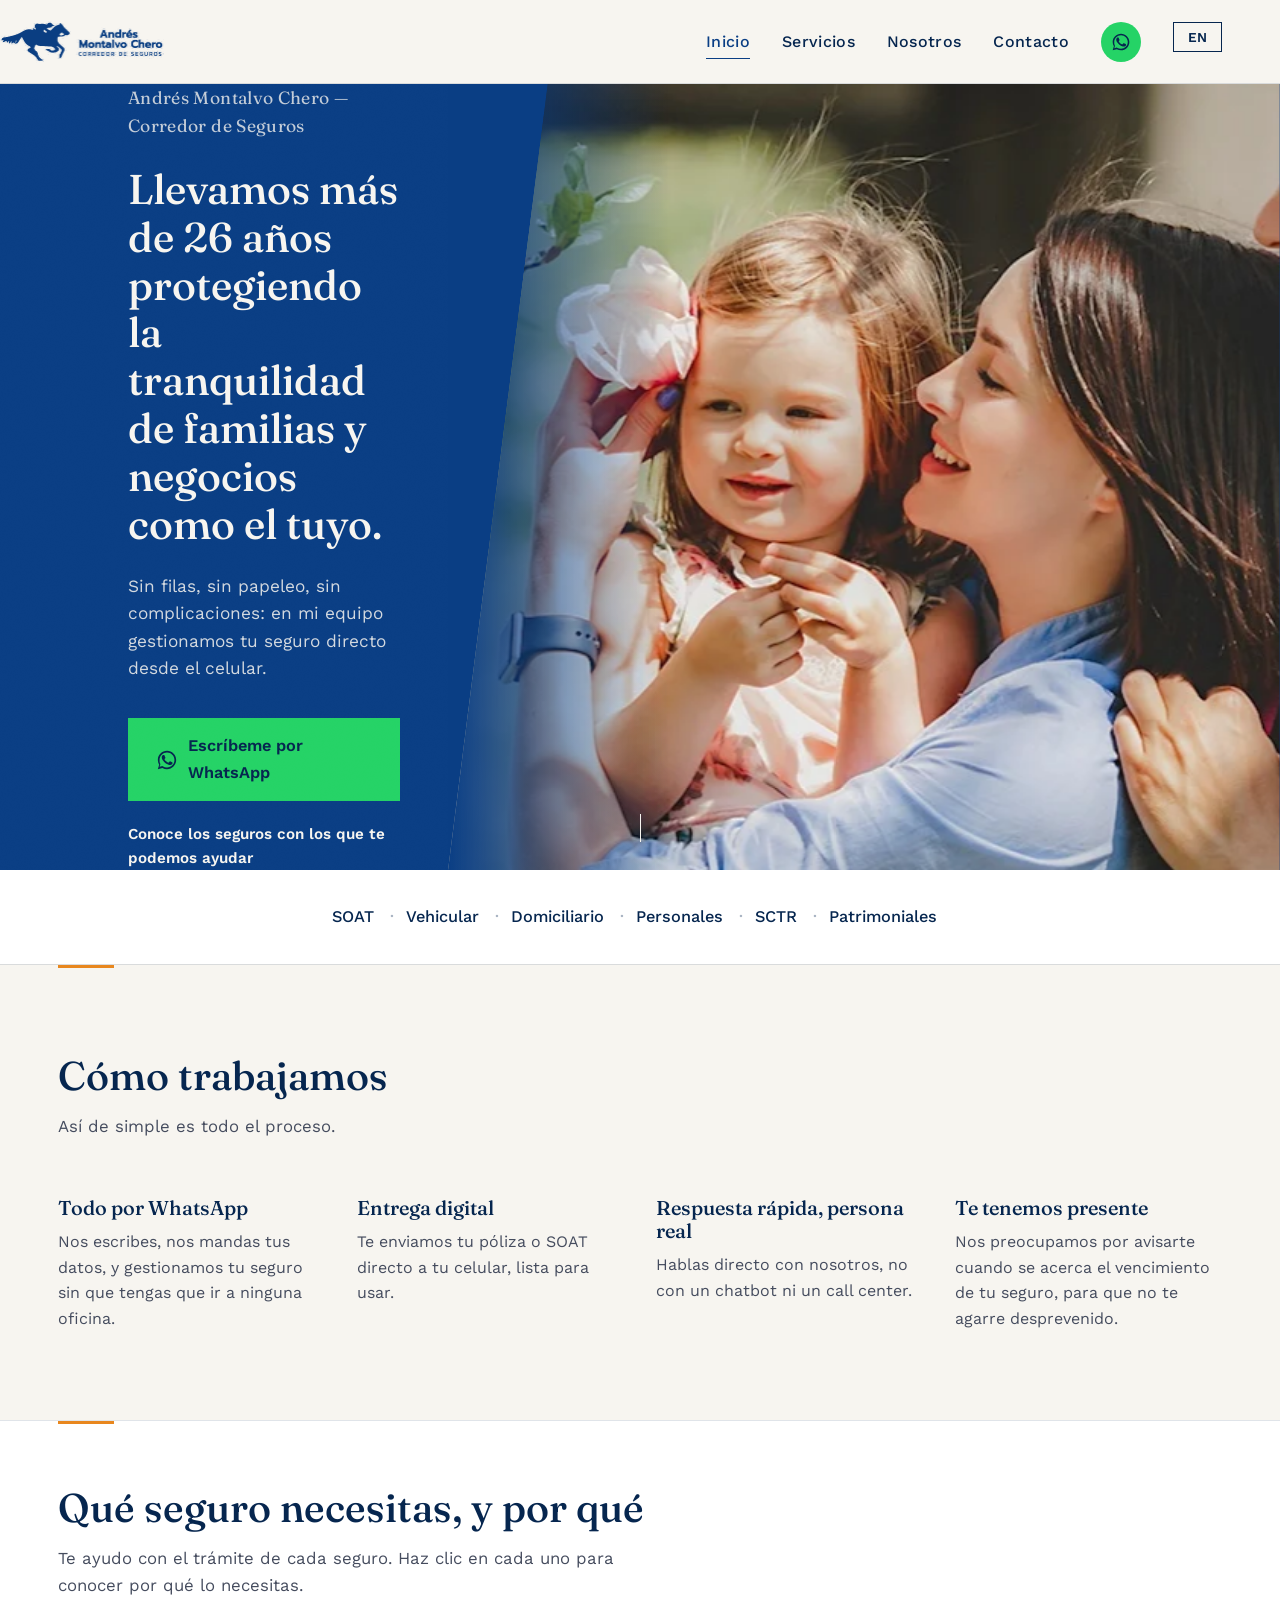
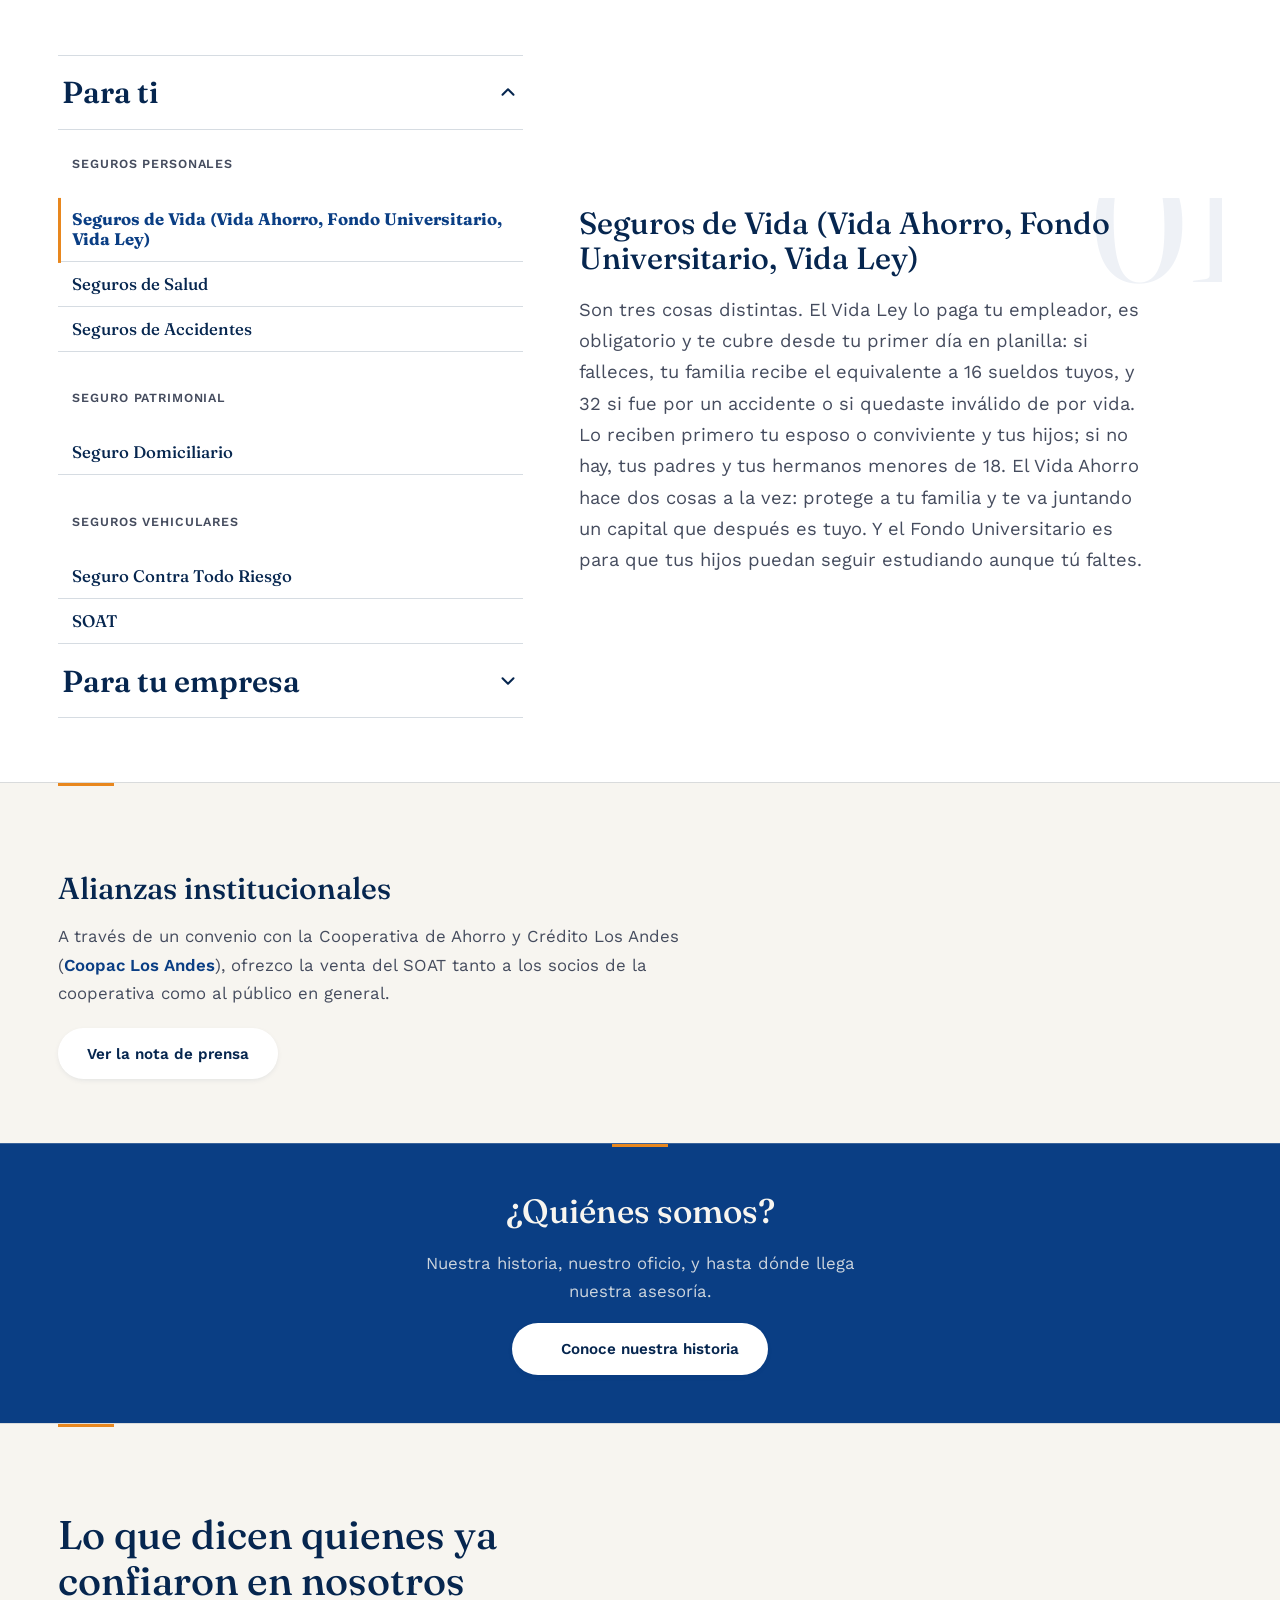
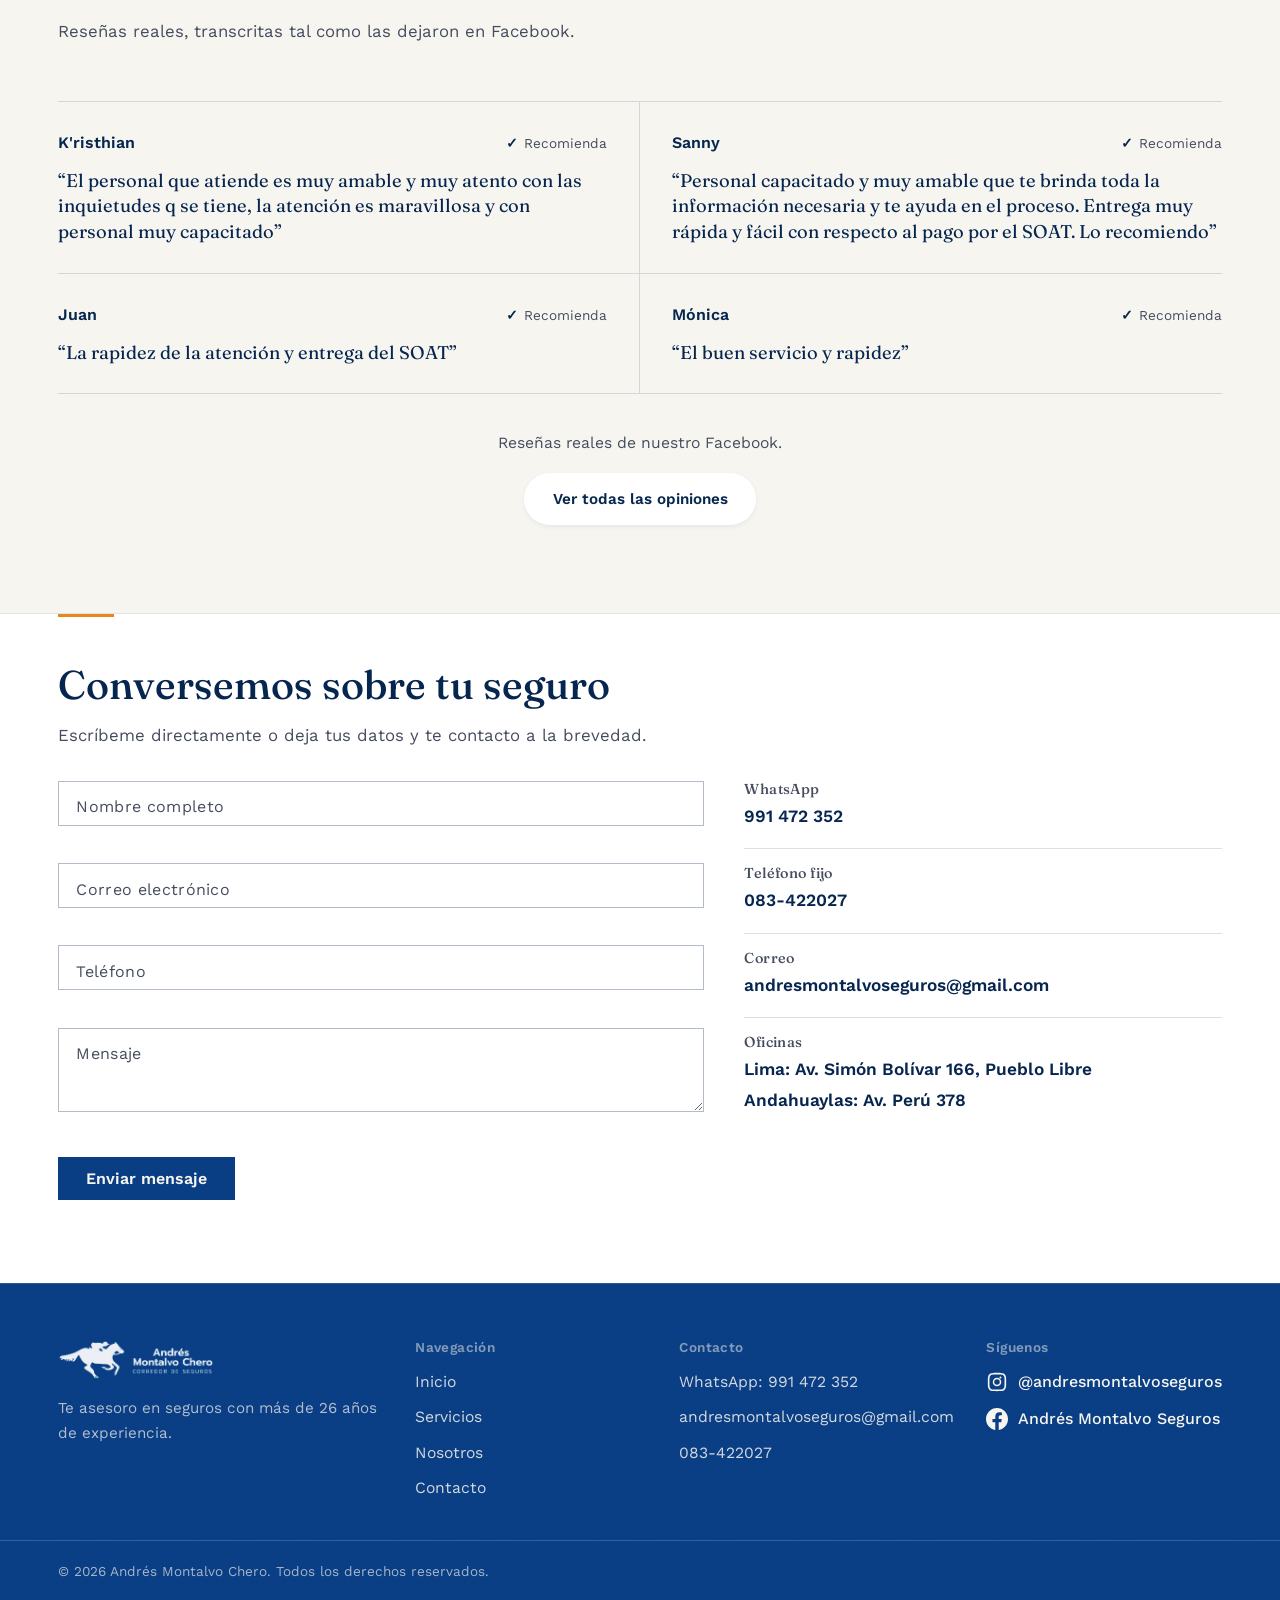
==== index.html @ 6efe5f75 "Ajusta copy de seguros, voz del hero y enlaces sociales Cambios de esta tanda: - Hero en plural: "Ll" ====
<!DOCTYPE html>
<html lang="es">
<head>
<meta charset="UTF-8">
<meta name="viewport" content="width=device-width, initial-scale=1.0">
<title>Andrés Montalvo Chero | Corredor de Seguros en Lima y Andahuaylas</title>
<meta name="description" content="Asesoría independiente en seguros con más de 26 años de experiencia: SOAT, seguro vehicular, seguros personales, patrimoniales y de ingeniería. Atención en Andahuaylas, Lima, Arequipa, Piura, Huancayo y Chiclayo.">
<meta name="theme-color" content="#0A3E84">

<meta property="og:type" content="website">
<meta property="og:title" content="Andrés Montalvo Chero | Corredor de Seguros">
<meta property="og:description" content="Asesoría cercana y personalizada en seguros: SOAT, seguro vehicular, seguros personales, patrimoniales y de ingeniería.">
<meta property="og:image" content="https://montalvoseguros.com.pe/assets/img/og-image.jpg">
<meta property="og:image:width" content="1200">
<meta property="og:image:height" content="630">
<meta property="og:url" content="https://montalvoseguros.com.pe/">
<meta property="og:locale" content="es_PE">

<link rel="icon" type="image/png" href="assets/img/icono-caballo-azul.png">
<link rel="apple-touch-icon" href="assets/img/icono-caballo-azul.png">

<link rel="preconnect" href="https://fonts.googleapis.com">
<link rel="preconnect" href="https://fonts.gstatic.com" crossorigin>
<link href="https://fonts.googleapis.com/css2?family=Fraunces:opsz,wght@9..144,400;9..144,500;9..144,600&family=Work+Sans:wght@400;500;600&display=swap" rel="stylesheet">

<link rel="stylesheet" href="assets/css/styles.css">
</head>
<body data-title-es="Andrés Montalvo Chero | Corredor de Seguros en Lima y Andahuaylas" data-title-en="Andrés Montalvo Chero | Insurance Broker in Lima &amp; Andahuaylas">

<a class="skip-link" href="#contenido" data-es="Saltar al contenido" data-en="Skip to content">Saltar al contenido</a>

<header class="site-header">
  <a href="#inicio" class="brand" aria-label="Andrés Montalvo Chero, corredor de seguros - ir al inicio">
    <img src="assets/img/logo-azul.png" alt="Andrés Montalvo Chero, corredor de seguros" class="brand-logo">
  </a>

  <div class="header-inner">
    <button class="nav-toggle" id="nav-toggle" aria-expanded="false" aria-controls="nav-menu" aria-label="Abrir menú de navegación">
      <span></span><span></span><span></span>
    </button>

    <nav class="nav-menu" id="nav-menu">
      <a href="#inicio" class="nav-link" data-section="inicio" data-es="Inicio" data-en="Home">Inicio</a>
      <a href="#servicios" class="nav-link" data-section="servicios" data-es="Servicios" data-en="Services">Servicios</a>
      <a href="sobre-nosotros.html" class="nav-link" data-section="nosotros" data-es="Nosotros" data-en="About">Nosotros</a>
      <a href="#contacto" class="nav-link" data-section="contacto" data-es="Contacto" data-en="Contact">Contacto</a>
      <a href="https://wa.me/51991472352" target="_blank" rel="noopener noreferrer" class="nav-cta" data-aria-es="Escríbeme por WhatsApp" data-aria-en="Message me on WhatsApp" aria-label="Escríbeme por WhatsApp">
        <span class="nav-cta-icon"><svg viewBox="0 0 24 24" aria-hidden="true"><path fill="currentColor" d="M17.47 14.38c-.29-.15-1.71-.84-1.97-.94-.27-.1-.46-.15-.66.15-.19.29-.75.94-.92 1.13-.17.19-.34.22-.63.07-.29-.15-1.22-.45-2.32-1.43-.86-.77-1.44-1.71-1.61-2-.17-.29-.02-.45.13-.6.13-.13.29-.34.44-.51.15-.17.19-.29.29-.48.1-.19.05-.36-.02-.51-.07-.15-.66-1.59-.9-2.18-.24-.57-.48-.49-.66-.5h-.56c-.19 0-.51.07-.78.36-.27.29-1.02 1-1.02 2.43 0 1.43 1.04 2.82 1.19 3.01.15.19 2.05 3.13 4.97 4.39.69.3 1.23.48 1.65.61.69.22 1.32.19 1.82.11.55-.08 1.71-.7 1.95-1.37.24-.68.24-1.26.17-1.38-.07-.12-.26-.19-.55-.34z"/><path fill="currentColor" d="M12.02 2C6.5 2 2.02 6.48 2.02 12c0 1.87.5 3.62 1.44 5.13L2 22l4.98-1.4A9.96 9.96 0 0 0 12.02 22C17.53 22 22 17.52 22 12S17.53 2 12.02 2zm0 18.11c-1.68 0-3.29-.46-4.69-1.32l-.34-.2-3 .84.8-2.94-.22-.35A8.1 8.1 0 0 1 3.9 12c0-4.48 3.65-8.12 8.12-8.12S20.14 7.52 20.14 12s-3.65 8.11-8.12 8.11z"/></svg></span>
        <span class="nav-cta-label" data-es="¡Hablemos!" data-en="Let's talk!">¡Hablemos!</span>
      </a>
      <button type="button" class="lang-toggle" id="lang-toggle" aria-label="Cambiar idioma / Switch language">EN</button>
    </nav>
  </div>
</header>

<main id="contenido">

  <section class="hero" id="inicio">
    <div class="hero-copy">
      <p class="hero-byline">
        <span data-es="Andrés Montalvo Chero — Corredor de Seguros" data-en="Andrés Montalvo Chero — Insurance Broker">Andrés Montalvo Chero — Corredor de Seguros</span>
      </p>
      <h1 class="hero-title" id="hero-title" data-es="Llevamos más de 26 años protegiendo la tranquilidad de familias y negocios como el tuyo." data-en="For more than 26 years, we've been protecting the peace of mind of families and businesses like yours.">Llevamos más de 26 años protegiendo la tranquilidad de familias y negocios como el tuyo.</h1>
      <p class="hero-subtitle" data-es="Sin filas, sin papeleo, sin complicaciones: en mi equipo gestionamos tu seguro directo desde el celular." data-en="No lines, no paperwork, no hassle — my team and I handle your insurance right from your phone.">Sin filas, sin papeleo, sin complicaciones: en mi equipo gestionamos tu seguro directo desde el celular.</p>
      <div class="hero-actions">
        <a href="https://wa.me/51991472352?text=Hola%20Andrés%2C%20quisiera%20información%20sobre%20un%20seguro" target="_blank" rel="noopener noreferrer" class="btn-whatsapp">
          <svg viewBox="0 0 24 24" class="icon-whatsapp" aria-hidden="true"><path fill="currentColor" d="M17.47 14.38c-.29-.15-1.71-.84-1.97-.94-.27-.1-.46-.15-.66.15-.19.29-.75.94-.92 1.13-.17.19-.34.22-.63.07-.29-.15-1.22-.45-2.32-1.43-.86-.77-1.44-1.71-1.61-2-.17-.29-.02-.45.13-.6.13-.13.29-.34.44-.51.15-.17.19-.29.29-.48.1-.19.05-.36-.02-.51-.07-.15-.66-1.59-.9-2.18-.24-.57-.48-.49-.66-.5h-.56c-.19 0-.51.07-.78.36-.27.29-1.02 1-1.02 2.43 0 1.43 1.04 2.82 1.19 3.01.15.19 2.05 3.13 4.97 4.39.69.3 1.23.48 1.65.61.69.22 1.32.19 1.82.11.55-.08 1.71-.7 1.95-1.37.24-.68.24-1.26.17-1.38-.07-.12-.26-.19-.55-.34z"/><path fill="currentColor" d="M12.02 2C6.5 2 2.02 6.48 2.02 12c0 1.87.5 3.62 1.44 5.13L2 22l4.98-1.4A9.96 9.96 0 0 0 12.02 22C17.53 22 22 17.52 22 12S17.53 2 12.02 2zm0 18.11c-1.68 0-3.29-.46-4.69-1.32l-.34-.2-3 .84.8-2.94-.22-.35A8.1 8.1 0 0 1 3.9 12c0-4.48 3.65-8.12 8.12-8.12S20.14 7.52 20.14 12s-3.65 8.11-8.12 8.11z"/></svg>
          <span data-es="Escríbeme por WhatsApp" data-en="Message me on WhatsApp">Escríbeme por WhatsApp</span>
        </a>
        <a href="#servicios" class="text-link hero-link" data-es="Conoce los seguros con los que te podemos ayudar" data-en="See the coverage we can help you with">Conoce los seguros con los que te podemos ayudar</a>
      </div>
    </div>
    <div class="hero-photo">
      <div class="hero-photo-inner">
        <img src="assets/img/hero-familia.webp" alt="Familia sonriendo al aire libre, protegida y tranquila" width="1280" height="854">
      </div>
    </div>
    <a href="#cobertura-resumen" class="hero-scroll-cue" data-aria-es="Bajar a la siguiente sección" data-aria-en="Scroll to next section" aria-label="Bajar a la siguiente sección">
      <span class="hero-scroll-cue-line" aria-hidden="true"></span>
    </a>
  </section>

  <section class="cobertura-resumen" id="cobertura-resumen">
    <div class="section-inner">
      <ul class="cobertura-resumen-list">
        <li data-es="SOAT" data-en="SOAT">SOAT</li>
        <li data-es="Vehicular" data-en="Vehicle">Vehicular</li>
        <li data-es="Domiciliario" data-en="Home">Domiciliario</li>
        <li data-es="Personales" data-en="Personal">Personales</li>
        <li data-es="SCTR" data-en="SCTR">SCTR</li>
        <li data-es="Patrimoniales" data-en="Property">Patrimoniales</li>
      </ul>
    </div>
  </section>

  <section class="como-trabajamos section-mark">
    <div class="section-inner">
      <div class="section-head">
        <h2 data-es="Cómo trabajamos" data-en="How we work">Cómo trabajamos</h2>
        <p data-es="Así de simple es todo el proceso." data-en="This is how simple the whole process is.">Así de simple es todo el proceso.</p>
      </div>

      <div class="como-trabajamos-grid">
        <div class="como-trabajamos-item">
          <h3 data-es="Todo por WhatsApp" data-en="Everything by WhatsApp">Todo por WhatsApp</h3>
          <p data-es="Nos escribes, nos mandas tus datos, y gestionamos tu seguro sin que tengas que ir a ninguna oficina." data-en="You message us, send us your details, and we handle your policy without you having to visit any office.">Nos escribes, nos mandas tus datos, y gestionamos tu seguro sin que tengas que ir a ninguna oficina.</p>
        </div>
        <div class="como-trabajamos-item">
          <h3 data-es="Entrega digital" data-en="Digital delivery">Entrega digital</h3>
          <p data-es="Te enviamos tu póliza o SOAT directo a tu celular, lista para usar." data-en="We send your policy or SOAT straight to your phone, ready to use.">Te enviamos tu póliza o SOAT directo a tu celular, lista para usar.</p>
        </div>
        <div class="como-trabajamos-item">
          <h3 data-es="Respuesta rápida, persona real" data-en="Real person, fast reply">Respuesta rápida, persona real</h3>
          <p data-es="Hablas directo con nosotros, no con un chatbot ni un call center." data-en="You talk directly with us, not a chatbot or a call center.">Hablas directo con nosotros, no con un chatbot ni un call center.</p>
        </div>
        <div class="como-trabajamos-item">
          <h3 data-es="Te tenemos presente" data-en="We keep you in mind">Te tenemos presente</h3>
          <p data-es="Nos preocupamos por avisarte cuando se acerca el vencimiento de tu seguro, para que no te agarre desprevenido." data-en="We make it a point to let you know as your policy's renewal date gets close, so it doesn't catch you off guard.">Nos preocupamos por avisarte cuando se acerca el vencimiento de tu seguro, para que no te agarre desprevenido.</p>
        </div>
      </div>
    </div>
  </section>

  <section class="servicios section-mark" id="servicios">
    <div class="section-inner">
      <div class="section-head">
        <h2 data-es="Qué seguro necesitas, y por qué" data-en="Which insurance you need, and why">Qué seguro necesitas, y por qué</h2>
        <p data-es="Te ayudo con el trámite de cada seguro. Haz clic en cada uno para conocer por qué lo necesitas." data-en="I'll help you through the paperwork for each policy. Click on each one to learn why you need it.">Te ayudo con el trámite de cada seguro. Haz clic en cada uno para conocer por qué lo necesitas.</p>
      </div>

      <div class="servicios-index" id="servicios-index">
        <div class="servicios-list-wrap">
          <span class="servicios-accent-bar" id="servicios-accent-bar" aria-hidden="true"></span>

          <div class="servicio-group is-open" data-group="personas">
            <button type="button" class="servicio-group-header" aria-expanded="true" aria-controls="servicio-group-panel-personas" id="servicio-group-trigger-personas">
              <span class="servicio-group-title" data-es="Para ti" data-en="For you">Para ti</span>
              <svg class="servicio-group-chevron" viewBox="0 0 16 16" aria-hidden="true"><path d="M4 6l4 4 4-4" fill="none" stroke="currentColor" stroke-width="1.5" stroke-linecap="round" stroke-linejoin="round"/></svg>
            </button>
            <div class="servicio-group-panel" id="servicio-group-panel-personas" role="region" aria-labelledby="servicio-group-trigger-personas">
              <div class="servicio-group-panel-inner">
                <h4 class="servicio-subheading" data-es="Seguros personales" data-en="Personal insurance">Seguros personales</h4>
                <ul class="servicio-group-list">
                  <li class="servicio-item" data-index="0">
                    <button type="button" class="servicio-trigger" aria-expanded="false" aria-controls="servicio-mobile-0" id="servicio-trigger-0">
                      <span class="servicio-name" data-es="Seguros de Vida (Vida Ahorro, Fondo Universitario, Vida Ley)" data-en="Life Insurance (Vida Ahorro, Fondo Universitario, Vida Ley)">Seguros de Vida (Vida Ahorro, Fondo Universitario, Vida Ley)</span>
                    </button>
                    <div class="servicio-panel-mobile" id="servicio-mobile-0" role="region" aria-labelledby="servicio-trigger-0" aria-hidden="true">
                      <div class="servicio-panel-mobile-inner">
                        <p data-es="Son tres cosas distintas. El Vida Ley lo paga tu empleador, es obligatorio y te cubre desde tu primer día en planilla: si falleces, tu familia recibe el equivalente a 16 sueldos tuyos, y 32 si fue por un accidente o si quedaste inválido de por vida. Lo reciben primero tu esposo o conviviente y tus hijos; si no hay, tus padres y tus hermanos menores de 18. El Vida Ahorro hace dos cosas a la vez: protege a tu familia y te va juntando un capital que después es tuyo. Y el Fondo Universitario es para que tus hijos puedan seguir estudiando aunque tú faltes." data-en="These are three different things. Vida Ley is paid by your employer, it is mandatory, and it covers you from your first day on the payroll: if you die, your family receives the equivalent of 16 of your salaries, or 32 if it was an accident or you were left permanently disabled. Your spouse or partner and your children get it first; if there are none, your parents and your siblings under 18. Vida Ahorro does two things at once: it protects your family and builds up savings that later belong to you. And Fondo Universitario is so your children can keep studying even if you are gone.">Son tres cosas distintas. El Vida Ley lo paga tu empleador, es obligatorio y te cubre desde tu primer día en planilla: si falleces, tu familia recibe el equivalente a 16 sueldos tuyos, y 32 si fue por un accidente o si quedaste inválido de por vida. Lo reciben primero tu esposo o conviviente y tus hijos; si no hay, tus padres y tus hermanos menores de 18. El Vida Ahorro hace dos cosas a la vez: protege a tu familia y te va juntando un capital que después es tuyo. Y el Fondo Universitario es para que tus hijos puedan seguir estudiando aunque tú faltes.</p>
                      </div>
                    </div>
                  </li>

                  <li class="servicio-item" data-index="1">
                    <button type="button" class="servicio-trigger" aria-expanded="false" aria-controls="servicio-mobile-1" id="servicio-trigger-1">
                      <span class="servicio-name" data-es="Seguros de Salud" data-en="Health Insurance">Seguros de Salud</span>
                    </button>
                    <div class="servicio-panel-mobile" id="servicio-mobile-1" role="region" aria-labelledby="servicio-trigger-1" aria-hidden="true">
                      <div class="servicio-panel-mobile-inner">
                        <p data-es="Es para atenderte en clínica privada sin que la cuenta te asuste. Cubre tus consultas con el doctor, los medicamentos, y si hay que operarte o quedarte internado, también. La idea es que cuando te enfermes pienses en curarte y no en cuánto va a costar. Te ayudo a ver qué plan te conviene según lo que de verdad vas a usar." data-en="This one is so you can get treated at a private clinic without the bill scaring you. It covers your doctor visits, your medication, and if you need surgery or a hospital stay, that too. The idea is that when you get sick you think about getting better, not about what it will cost. I will help you work out which plan makes sense for what you will actually use.">Es para atenderte en clínica privada sin que la cuenta te asuste. Cubre tus consultas con el doctor, los medicamentos, y si hay que operarte o quedarte internado, también. La idea es que cuando te enfermes pienses en curarte y no en cuánto va a costar. Te ayudo a ver qué plan te conviene según lo que de verdad vas a usar.</p>
                      </div>
                    </div>
                  </li>

                  <li class="servicio-item" data-index="2">
                    <button type="button" class="servicio-trigger" aria-expanded="false" aria-controls="servicio-mobile-2" id="servicio-trigger-2">
                      <span class="servicio-name" data-es="Seguros de Accidentes" data-en="Accident Insurance">Seguros de Accidentes</span>
                    </button>
                    <div class="servicio-panel-mobile" id="servicio-mobile-2" role="region" aria-labelledby="servicio-trigger-2" aria-hidden="true">
                      <div class="servicio-panel-mobile-inner">
                        <p data-es="Un accidente no avisa. Si tienes uno, este seguro paga los gastos médicos y te entrega un dinero si quedas inválido, sea para siempre o solo en parte. Si el accidente es fatal, ese dinero va a tu familia. Vale las 24 horas, todos los días: en el trabajo, en la calle o en tu propia casa." data-en="An accident gives you no warning. If you have one, this insurance pays the medical costs and hands you money if you are left disabled, whether permanently or only partly. If the accident is fatal, that money goes to your family. It applies 24 hours a day, every day: at work, on the street, or in your own home.">Un accidente no avisa. Si tienes uno, este seguro paga los gastos médicos y te entrega un dinero si quedas inválido, sea para siempre o solo en parte. Si el accidente es fatal, ese dinero va a tu familia. Vale las 24 horas, todos los días: en el trabajo, en la calle o en tu propia casa.</p>
                      </div>
                    </div>
                  </li>
                </ul>

                <h4 class="servicio-subheading" data-es="Seguro patrimonial" data-en="Property insurance">Seguro patrimonial</h4>
                <ul class="servicio-group-list">
                  <li class="servicio-item" data-index="3">
                    <button type="button" class="servicio-trigger" aria-expanded="false" aria-controls="servicio-mobile-3" id="servicio-trigger-3">
                      <span class="servicio-name" data-es="Seguro Domiciliario" data-en="Home Insurance">Seguro Domiciliario</span>
                    </button>
                    <div class="servicio-panel-mobile" id="servicio-mobile-3" role="region" aria-labelledby="servicio-trigger-3" aria-hidden="true">
                      <div class="servicio-panel-mobile-inner">
                        <p data-es="Tu casa es probablemente lo que más te ha costado en la vida. Este seguro la cubre si se incendia, si tiembla, si se inunda, si se rompe una tubería o si entran a robarte a la fuerza. También cubre el daño que le hagas a otro sin querer: si una fuga tuya termina malogrando el departamento del vecino, eso lo paga el seguro y no tu bolsillo." data-en="Your home is probably the most expensive thing you will ever own. This insurance covers it if there is a fire, an earthquake, a flood, a burst pipe, or if someone breaks in. It also covers damage you cause someone else by accident: if a leak at your place ends up ruining your neighbor's flat, the insurance pays for that, not you.">Tu casa es probablemente lo que más te ha costado en la vida. Este seguro la cubre si se incendia, si tiembla, si se inunda, si se rompe una tubería o si entran a robarte a la fuerza. También cubre el daño que le hagas a otro sin querer: si una fuga tuya termina malogrando el departamento del vecino, eso lo paga el seguro y no tu bolsillo.</p>
                      </div>
                    </div>
                  </li>
                </ul>

                <h4 class="servicio-subheading" data-es="Seguros vehiculares" data-en="Vehicle insurance">Seguros vehiculares</h4>
                <ul class="servicio-group-list">
                  <li class="servicio-item" data-index="4">
                    <button type="button" class="servicio-trigger" aria-expanded="false" aria-controls="servicio-mobile-4" id="servicio-trigger-4">
                      <span class="servicio-name" data-es="Seguro Contra Todo Riesgo" data-en="Comprehensive Vehicle Insurance">Seguro Contra Todo Riesgo</span>
                    </button>
                    <div class="servicio-panel-mobile" id="servicio-mobile-4" role="region" aria-labelledby="servicio-trigger-4" aria-hidden="true">
                      <div class="servicio-panel-mobile-inner">
                        <p data-es="Este es el que cubre tu carro. Si chocas, si te lo roban entero, si te roban una pieza, si te rompen una luna, si te lo rayan o si el clima lo malogra, entra. También cubre el daño que le hagas a otro carro o a una persona, y te manda grúa y auxilio mecánico si quedas varado. Ojo con esto: es distinto del SOAT, y lo ideal es tener los dos." data-en="This is the one that covers your car. If you crash, if it gets stolen whole, if someone takes a part off it, if a window gets smashed, if it gets keyed, or if the weather wrecks it, it is covered. It also covers damage you do to another car or to a person, and it sends a tow truck and roadside help if you break down. Careful with this one: it is not the same as SOAT, and ideally you have both.">Este es el que cubre tu carro. Si chocas, si te lo roban entero, si te roban una pieza, si te rompen una luna, si te lo rayan o si el clima lo malogra, entra. También cubre el daño que le hagas a otro carro o a una persona, y te manda grúa y auxilio mecánico si quedas varado. Ojo con esto: es distinto del SOAT, y lo ideal es tener los dos.</p>
                      </div>
                    </div>
                  </li>

                  <li class="servicio-item" data-index="5">
                    <button type="button" class="servicio-trigger" aria-expanded="false" aria-controls="servicio-mobile-5" id="servicio-trigger-5">
                      <span class="servicio-name">SOAT</span>
                    </button>
                    <div class="servicio-panel-mobile" id="servicio-mobile-5" role="region" aria-labelledby="servicio-trigger-5" aria-hidden="true">
                      <div class="servicio-panel-mobile-inner">
                        <p data-es="El SOAT es obligatorio: si manejas sin él, estás en falta. Sirve para una sola cosa, pero importante: si hay un accidente, paga la atención médica de los heridos. De todos, no solo tuya: los que iban contigo y también el peatón que se cruzó. Lo que no paga es tu carro abollado, y por eso no reemplaza al seguro vehicular. Te lo tramito y te llega al celular." data-en="SOAT is mandatory: drive without it and you are breaking the law. It does one thing, but an important one: if there is an accident, it pays for the medical care of anyone hurt. Everyone, not just you: whoever was riding with you and the pedestrian who stepped out too. What it does not pay for is your dented car, which is why it does not replace car insurance. I handle the paperwork and it reaches your phone.">El SOAT es obligatorio: si manejas sin él, estás en falta. Sirve para una sola cosa, pero importante: si hay un accidente, paga la atención médica de los heridos. De todos, no solo tuya: los que iban contigo y también el peatón que se cruzó. Lo que no paga es tu carro abollado, y por eso no reemplaza al seguro vehicular. Te lo tramito y te llega al celular.</p>
                      </div>
                    </div>
                  </li>
                </ul>
              </div>
            </div>
          </div>

          <div class="servicio-group" data-group="empresa">
            <button type="button" class="servicio-group-header" aria-expanded="false" aria-controls="servicio-group-panel-empresa" id="servicio-group-trigger-empresa">
              <span class="servicio-group-title" data-es="Para tu empresa" data-en="For your business">Para tu empresa</span>
              <svg class="servicio-group-chevron" viewBox="0 0 16 16" aria-hidden="true"><path d="M4 6l4 4 4-4" fill="none" stroke="currentColor" stroke-width="1.5" stroke-linecap="round" stroke-linejoin="round"/></svg>
            </button>
            <div class="servicio-group-panel" id="servicio-group-panel-empresa" role="region" aria-labelledby="servicio-group-trigger-empresa">
              <div class="servicio-group-panel-inner">
                <h4 class="servicio-subheading" data-es="Seguros patrimoniales" data-en="Property insurance">Seguros patrimoniales</h4>
                <ul class="servicio-group-list">
                  <li class="servicio-item" data-index="6">
                    <button type="button" class="servicio-trigger" aria-expanded="false" aria-controls="servicio-mobile-6" id="servicio-trigger-6">
                      <span class="servicio-name" data-es="Seguro para Oficinas" data-en="Office Insurance">Seguro para Oficinas</span>
                    </button>
                    <div class="servicio-panel-mobile" id="servicio-mobile-6" role="region" aria-labelledby="servicio-trigger-6" aria-hidden="true">
                      <div class="servicio-panel-mobile-inner">
                        <p data-es="Piensa en todo lo que hay dentro de tu oficina: computadoras, muebles, documentos. Este seguro los cubre si hay un incendio, si entran a robar, si se inunda o si tiembla. Y normalmente también cubre lo que le pase a la gente que entra: si un cliente se resbala y se lastima adentro, no lo terminas pagando tú." data-en="Think about everything inside your office: computers, furniture, paperwork. This insurance covers it if there is a fire, a break-in, a flood, or an earthquake. And it usually also covers what happens to the people who walk in: if a client slips and gets hurt on your premises, you are not the one left paying.">Piensa en todo lo que hay dentro de tu oficina: computadoras, muebles, documentos. Este seguro los cubre si hay un incendio, si entran a robar, si se inunda o si tiembla. Y normalmente también cubre lo que le pase a la gente que entra: si un cliente se resbala y se lastima adentro, no lo terminas pagando tú.</p>
                      </div>
                    </div>
                  </li>

                  <li class="servicio-item" data-index="7">
                    <button type="button" class="servicio-trigger" aria-expanded="false" aria-controls="servicio-mobile-7" id="servicio-trigger-7">
                      <span class="servicio-name" data-es="Seguro para Negocios" data-en="Business Insurance">Seguro para Negocios</span>
                    </button>
                    <div class="servicio-panel-mobile" id="servicio-mobile-7" role="region" aria-labelledby="servicio-trigger-7" aria-hidden="true">
                      <div class="servicio-panel-mobile-inner">
                        <p data-es="Es un seguro que junta varias protecciones en una sola. Cubre incendio, asalto o robo, sismo, inundación o tubería rota, lunas rotas, y también destrozos si hay disturbios en la calle. Incluye algo que pocos esperan: si un trabajador que maneja tu plata te roba, eso también está cubierto. Y si tu negocio le causa un daño a un cliente, el seguro responde. Cuéntame de qué es tu negocio y armo la cobertura que te sirve." data-en="This is one policy that bundles several protections together. It covers fire, robbery or theft, earthquake, flooding or a burst pipe, broken windows, and damage from riots in the street. It includes something most people do not expect: if an employee who handles your money steals from you, that is covered too. And if your business causes harm to a customer, the insurance responds. Tell me what your business does and I will put together the coverage that fits.">Es un seguro que junta varias protecciones en una sola. Cubre incendio, asalto o robo, sismo, inundación o tubería rota, lunas rotas, y también destrozos si hay disturbios en la calle. Incluye algo que pocos esperan: si un trabajador que maneja tu plata te roba, eso también está cubierto. Y si tu negocio le causa un daño a un cliente, el seguro responde. Cuéntame de qué es tu negocio y armo la cobertura que te sirve.</p>
                      </div>
                    </div>
                  </li>
                </ul>

                <h4 class="servicio-subheading" data-es="Seguros de ingeniería" data-en="Engineering insurance">Seguros de ingeniería</h4>
                <ul class="servicio-group-list">
                  <li class="servicio-item" data-index="8">
                    <button type="button" class="servicio-trigger" aria-expanded="false" aria-controls="servicio-mobile-8" id="servicio-trigger-8">
                      <span class="servicio-name">Seguro TREC</span>
                    </button>
                    <div class="servicio-panel-mobile" id="servicio-mobile-8" role="region" aria-labelledby="servicio-trigger-8" aria-hidden="true">
                      <div class="servicio-panel-mobile-inner">
                        <p data-es="Si trabajas con maquinaria pesada, como grúas o excavadoras, esto la cubre mientras está trabajando en obra: si se malogra por un accidente, si se incendia o si te la roban. Son máquinas caras, y sin seguro una sola pérdida te puede parar toda la obra." data-en="If you work with heavy machinery, things like cranes or excavators, this covers it while it is working on site: if it is damaged in an accident, if it catches fire, or if it gets stolen. These are expensive machines, and without insurance a single loss can bring your whole project to a stop.">Si trabajas con maquinaria pesada, como grúas o excavadoras, esto la cubre mientras está trabajando en obra: si se malogra por un accidente, si se incendia o si te la roban. Son máquinas caras, y sin seguro una sola pérdida te puede parar toda la obra.</p>
                      </div>
                    </div>
                  </li>

                  <li class="servicio-item" data-index="9">
                    <button type="button" class="servicio-trigger" aria-expanded="false" aria-controls="servicio-mobile-9" id="servicio-trigger-9">
                      <span class="servicio-name">Seguro CAR</span>
                    </button>
                    <div class="servicio-panel-mobile" id="servicio-mobile-9" role="region" aria-labelledby="servicio-trigger-9" aria-hidden="true">
                      <div class="servicio-panel-mobile-inner">
                        <p data-es="Es el seguro de la obra mientras se está construyendo. Cubre lo que ya levantaste, los materiales que tienes guardados en obra y las máquinas, si algo les pasa por accidente. Suma sismo, inundación, huelgas y terrorismo, y también responde si la obra le causa un daño a alguien de afuera. Es el que necesitas si eres contratista y estás construyendo." data-en="This is the insurance for a building project while it is going up. It covers what you have already built, the materials stored on site, and the machines, if something happens to them by accident. It adds earthquake, flooding, strikes, and terrorism, and it also responds if the project causes harm to someone outside it. This is the one you need if you are a contractor doing construction.">Es el seguro de la obra mientras se está construyendo. Cubre lo que ya levantaste, los materiales que tienes guardados en obra y las máquinas, si algo les pasa por accidente. Suma sismo, inundación, huelgas y terrorismo, y también responde si la obra le causa un daño a alguien de afuera. Es el que necesitas si eres contratista y estás construyendo.</p>
                      </div>
                    </div>
                  </li>

                  <li class="servicio-item" data-index="10">
                    <button type="button" class="servicio-trigger" aria-expanded="false" aria-controls="servicio-mobile-10" id="servicio-trigger-10">
                      <span class="servicio-name">Seguro EAR</span>
                    </button>
                    <div class="servicio-panel-mobile" id="servicio-mobile-10" role="region" aria-labelledby="servicio-trigger-10" aria-hidden="true">
                      <div class="servicio-panel-mobile-inner">
                        <p data-es="Es prácticamente lo mismo que el CAR, pero para cuando no estás levantando un edificio sino instalando o montando maquinaria y plantas industriales. Mucha gente contrata el CAR pensando que le cubre el montaje, y no es así. Si tu trabajo es montar equipos, este es el tuyo, y te ayudo a no contratar el equivocado." data-en="It is basically the same as CAR, but for when you are not putting up a building, you are installing or assembling machinery and industrial plants. Plenty of people buy CAR assuming it covers assembly work, and it does not. If your work is erecting equipment, this is yours, and I will make sure you do not buy the wrong one.">Es prácticamente lo mismo que el CAR, pero para cuando no estás levantando un edificio sino instalando o montando maquinaria y plantas industriales. Mucha gente contrata el CAR pensando que le cubre el montaje, y no es así. Si tu trabajo es montar equipos, este es el tuyo, y te ayudo a no contratar el equivocado.</p>
                      </div>
                    </div>
                  </li>

                  <li class="servicio-item" data-index="11">
                    <button type="button" class="servicio-trigger" aria-expanded="false" aria-controls="servicio-mobile-11" id="servicio-trigger-11">
                      <span class="servicio-name">Seguro SCTR</span>
                    </button>
                    <div class="servicio-panel-mobile" id="servicio-mobile-11" role="region" aria-labelledby="servicio-trigger-11" aria-hidden="true">
                      <div class="servicio-panel-mobile-inner">
                        <p data-es="Si tu empresa trabaja en algo riesgoso, como minería, construcción, maquinaria pesada, transporte de carga o pasajeros, agricultura, pesca o industria química, la ley te obliga a tener este seguro para tus trabajadores. Lo pagas tú como empleador y vale desde el primer día que entran. Son dos partes: una cubre la atención médica si alguien se accidenta o se enferma por el trabajo, sin tope de gasto; la otra le da una pensión si queda inválido, o a su familia si fallece, más los gastos del sepelio." data-en="If your company works in something risky, like mining, construction, heavy machinery, freight or passenger transport, farming, fishing, or chemicals, the law requires you to carry this insurance for your workers. You pay for it as the employer and it applies from their first day. It comes in two parts: one covers medical care if someone is hurt or falls ill because of the job, with no spending cap; the other pays them a pension if they are left disabled, or pays their family if they die, plus funeral costs.">Si tu empresa trabaja en algo riesgoso, como minería, construcción, maquinaria pesada, transporte de carga o pasajeros, agricultura, pesca o industria química, la ley te obliga a tener este seguro para tus trabajadores. Lo pagas tú como empleador y vale desde el primer día que entran. Son dos partes: una cubre la atención médica si alguien se accidenta o se enferma por el trabajo, sin tope de gasto; la otra le da una pensión si queda inválido, o a su familia si fallece, más los gastos del sepelio.</p>
                      </div>
                    </div>
                  </li>
                </ul>
              </div>
            </div>
          </div>
        </div>

        <div class="servicios-reading" id="servicios-reading">
          <span class="servicios-reading-number" id="servicios-reading-number" aria-hidden="true">01</span>
          <div class="servicios-reading-content" id="servicios-reading-content" aria-live="polite"></div>
        </div>
      </div>
    </div>
  </section>

  <section class="alianzas section-mark">
    <div class="section-inner">
      <div class="alianzas-content">
        <h2 data-es="Alianzas institucionales" data-en="Institutional partnerships">Alianzas institucionales</h2>
        <p><span data-es="A través de un convenio con la Cooperativa de Ahorro y Crédito Los Andes (" data-en="Through an agreement with Cooperativa de Ahorro y Crédito Los Andes (">A través de un convenio con la Cooperativa de Ahorro y Crédito Los Andes (</span><span class="alianzas-nombre">Coopac Los Andes</span><span data-es="), ofrezco la venta del SOAT tanto a los socios de la cooperativa como al público en general." data-en="), I offer SOAT sales to both the cooperative's members and the general public.">), ofrezco la venta del SOAT tanto a los socios de la cooperativa como al público en general.</span></p>
        <a href="https://cooperativalosandes.com.pe/coopac-los-andes-firma-convenio-para-ofrecer-el-servicio-de-venta-de-del-seguro-obligatorio-de-accidentes-de-tr-nsito-8211-soat" target="_blank" rel="noopener noreferrer" class="btn-pill">
          <span class="btn-pill-inner">
            <span data-es="Ver la nota de prensa" data-en="See the press release">Ver la nota de prensa</span>
          </span>
        </a>
      </div>
    </div>
  </section>

  <section class="about-teaser section-mark section-mark-dark">
    <div class="section-inner about-teaser-inner">
      <h2 data-es="¿Quiénes somos?" data-en="Who we are">¿Quiénes somos?</h2>
      <p data-es="Nuestra historia, nuestro oficio, y hasta dónde llega nuestra asesoría." data-en="Our story, our craft, and how far our advisory work reaches.">Nuestra historia, nuestro oficio, y hasta dónde llega nuestra asesoría.</p>
      <a href="sobre-nosotros.html" class="btn-pill btn-caballo">
        <span class="btn-pill-inner">
          <span class="btn-caballo-icon" aria-hidden="true"><img src="assets/img/icono-caballo-azul.png" alt=""></span>
          <span data-es="Conoce nuestra historia" data-en="Learn our story">Conoce nuestra historia</span>
        </span>
      </a>
    </div>
  </section>

  <section class="testimonios section-mark">
    <div class="section-inner">
      <div class="section-head">
        <h2 data-es="Lo que dicen quienes ya confiaron en nosotros" data-en="What people who already trusted us have to say">Lo que dicen quienes ya confiaron en nosotros</h2>
        <p data-es="Reseñas reales, transcritas tal como las dejaron en Facebook." data-en="Real reviews, transcribed exactly as people left them on Facebook.">Reseñas reales, transcritas tal como las dejaron en Facebook.</p>
      </div>

      <!-- Las citas van siempre en español: son transcripción literal de lo que
           cada persona escribió en Facebook, no contenido editorial del sitio,
           así que no se traducen al cambiar de idioma. Facebook no usa un
           sistema de estrellas para este tipo de reseña ("recomienda" es
           binario), así que aquí tampoco se inventan estrellas: solo el
           check que replica ese "recomienda" real. -->

      <!-- Reemplaza estos hrefs con el link real a cada reseña o a la página de Facebook -->
      <div class="testimonios-grid">
        <figure class="testimonio-card">
          <figcaption class="testimonio-card-head">
            <span class="testimonio-name">K'risthian</span>
            <span class="testimonio-badge"><span class="testimonio-check" aria-hidden="true">&check;</span><span data-es="Recomienda" data-en="Recommends">Recomienda</span></span>
          </figcaption>
          <blockquote>
            <p>&ldquo;El personal que atiende es muy amable y muy atento con las inquietudes q se tiene, la atención es maravillosa y con personal muy capacitado&rdquo;</p>
          </blockquote>
        </figure>

        <figure class="testimonio-card">
          <figcaption class="testimonio-card-head">
            <span class="testimonio-name">Sanny</span>
            <span class="testimonio-badge"><span class="testimonio-check" aria-hidden="true">&check;</span><span data-es="Recomienda" data-en="Recommends">Recomienda</span></span>
          </figcaption>
          <blockquote>
            <p>&ldquo;Personal capacitado y muy amable que te brinda toda la información necesaria y te ayuda en el proceso. Entrega muy rápida y fácil con respecto al pago por el SOAT. Lo recomiendo&rdquo;</p>
          </blockquote>
        </figure>

        <figure class="testimonio-card">
          <figcaption class="testimonio-card-head">
            <span class="testimonio-name">Juan</span>
            <span class="testimonio-badge"><span class="testimonio-check" aria-hidden="true">&check;</span><span data-es="Recomienda" data-en="Recommends">Recomienda</span></span>
          </figcaption>
          <blockquote>
            <p>&ldquo;La rapidez de la atención y entrega del SOAT&rdquo;</p>
          </blockquote>
        </figure>

        <figure class="testimonio-card">
          <figcaption class="testimonio-card-head">
            <span class="testimonio-name">Mónica</span>
            <span class="testimonio-badge"><span class="testimonio-check" aria-hidden="true">&check;</span><span data-es="Recomienda" data-en="Recommends">Recomienda</span></span>
          </figcaption>
          <blockquote>
            <p>&ldquo;El buen servicio y rapidez&rdquo;</p>
          </blockquote>
        </figure>
      </div>

      <!-- Reemplaza este href con el link real a la página de Facebook -->
      <div class="testimonios-footer">
        <p><span data-es="Reseñas reales de nuestro Facebook." data-en="Real reviews from our Facebook.">Reseñas reales de nuestro Facebook.</span></p>
        <a href="https://www.facebook.com/andresmontalvoseguros" target="_blank" rel="noopener noreferrer" class="btn-pill">
          <span class="btn-pill-inner">
            <span data-es="Ver todas las opiniones" data-en="See all reviews">Ver todas las opiniones</span>
          </span>
        </a>
      </div>
    </div>
  </section>

  <section class="contacto section-mark" id="contacto">
    <div class="section-inner">
      <div class="section-head">
        <h2 data-es="Conversemos sobre tu seguro" data-en="Let's talk about your insurance">Conversemos sobre tu seguro</h2>
        <p data-es="Escríbeme directamente o deja tus datos y te contacto a la brevedad." data-en="Message me directly, or leave your details and I'll get back to you shortly.">Escríbeme directamente o deja tus datos y te contacto a la brevedad.</p>
      </div>

      <div class="contacto-grid">
        <form class="contact-form" id="contact-form" novalidate>
          <input type="hidden" name="subject" value="Nuevo contacto desde montalvoseguros.com.pe">
          <input type="hidden" name="from_name" value="Formulario Web - Montalvo Seguros">
          <!--
            El access_key de Web3Forms está diseñado para ser público: solo
            autoriza el envío de formularios hacia esta cuenta, no otorga
            lectura ni control sobre ella. Reemplaza el valor por tu access_key
            real de https://web3forms.com antes de publicar el sitio.
          -->
          <input type="hidden" name="access_key" value="TU_ACCESS_KEY_DE_WEB3FORMS">

          <div class="form-field">
            <input type="text" id="nombre" name="nombre" autocomplete="name" placeholder=" " required>
            <label for="nombre" data-es="Nombre completo" data-en="Full name">Nombre completo</label>
            <span class="field-error" id="error-nombre" role="alert"></span>
          </div>

          <div class="form-field">
            <input type="email" id="email" name="email" autocomplete="email" placeholder=" " required>
            <label for="email" data-es="Correo electrónico" data-en="Email address">Correo electrónico</label>
            <span class="field-error" id="error-email" role="alert"></span>
          </div>

          <div class="form-field">
            <input type="tel" id="telefono" name="telefono" autocomplete="tel" placeholder=" " required>
            <label for="telefono" data-es="Teléfono" data-en="Phone number">Teléfono</label>
            <span class="field-error" id="error-telefono" role="alert"></span>
          </div>

          <div class="form-field">
            <textarea id="mensaje" name="mensaje" rows="3" placeholder=" " required></textarea>
            <label for="mensaje" data-es="Mensaje" data-en="Message">Mensaje</label>
            <span class="field-error" id="error-mensaje" role="alert"></span>
          </div>

          <div class="honeypot-field" aria-hidden="true">
            <label for="empresa_web">No llenar este campo</label>
            <input type="text" id="empresa_web" name="empresa_web" tabindex="-1" autocomplete="off">
          </div>

          <button type="submit" class="btn-submit" id="btn-submit" data-es="Enviar mensaje" data-en="Send message">Enviar mensaje</button>
          <p class="form-status" id="form-status" role="status" aria-live="polite"></p>
        </form>

        <div class="contact-direct">
          <div class="direct-info">
            <h3>WhatsApp</h3>
            <p><a href="https://wa.me/51991472352" target="_blank" rel="noopener noreferrer">991 472 352</a></p>
          </div>

          <div class="direct-info">
            <h3 data-es="Teléfono fijo" data-en="Landline">Teléfono fijo</h3>
            <p><a href="tel:0834422027">083-422027</a></p>
          </div>

          <div class="direct-info">
            <h3 data-es="Correo" data-en="Email">Correo</h3>
            <p><a href="mailto:andresmontalvoseguros@gmail.com">andresmontalvoseguros@gmail.com</a></p>
          </div>

          <div class="direct-info">
            <h3 data-es="Oficinas" data-en="Offices">Oficinas</h3>
            <p>Lima: Av. Simón Bolívar 166, Pueblo Libre</p>
            <p>Andahuaylas: Av. Perú 378</p>
          </div>
        </div>
      </div>
    </div>
  </section>

</main>

<footer class="site-footer">
  <div class="section-inner footer-columns">
    <div class="footer-col footer-col-brand">
      <img src="assets/img/logo-blanco.png" alt="Andrés Montalvo Chero, corredor de seguros" class="footer-logo" loading="lazy">
      <p class="footer-tagline" data-es="Te asesoro en seguros con más de 26 años de experiencia." data-en="I've been advising on insurance for more than 26 years.">Te asesoro en seguros con más de 26 años de experiencia.</p>
    </div>

    <nav class="footer-col" aria-label="Navegación">
      <h3 class="footer-col-title" data-es="Navegación" data-en="Navigation">Navegación</h3>
      <div class="footer-links">
        <a href="#inicio" data-es="Inicio" data-en="Home">Inicio</a>
        <a href="#servicios" data-es="Servicios" data-en="Services">Servicios</a>
        <a href="sobre-nosotros.html" data-es="Nosotros" data-en="About">Nosotros</a>
        <a href="#contacto" data-es="Contacto" data-en="Contact">Contacto</a>
      </div>
    </nav>

    <div class="footer-col">
      <h3 class="footer-col-title" data-es="Contacto" data-en="Contact">Contacto</h3>
      <div class="footer-links">
        <a href="https://wa.me/51991472352" target="_blank" rel="noopener noreferrer">WhatsApp: 991 472 352</a>
        <a href="mailto:andresmontalvoseguros@gmail.com">andresmontalvoseguros@gmail.com</a>
        <a href="tel:0834422027">083-422027</a>
      </div>
    </div>

    <div class="footer-col">
      <h3 class="footer-col-title" data-es="Síguenos" data-en="Follow">Síguenos</h3>
      <div class="footer-socials">
        <a href="https://instagram.com/andresmontalvoseguros" target="_blank" rel="noopener noreferrer" class="footer-social" aria-label="Andrés Montalvo Chero en Instagram">
          <svg viewBox="0 0 24 24" aria-hidden="true"><path fill="currentColor" d="M12 2c-2.72 0-3.06.01-4.12.06-1.06.05-1.79.22-2.43.47-.66.26-1.22.6-1.77 1.15-.55.55-.9 1.11-1.15 1.77-.25.64-.42 1.37-.47 2.43C2.01 8.94 2 9.28 2 12s.01 3.06.06 4.12c.05 1.06.22 1.79.47 2.43.26.66.6 1.22 1.15 1.77.55.55 1.11.9 1.77 1.15.64.25 1.37.42 2.43.47C8.94 21.99 9.28 22 12 22s3.06-.01 4.12-.06c1.06-.05 1.79-.22 2.43-.47.66-.26 1.22-.6 1.77-1.15.55-.55.9-1.11 1.15-1.77.25-.64.42-1.37.47-2.43.05-1.06.06-1.4.06-4.12s-.01-3.06-.06-4.12c-.05-1.06-.22-1.79-.47-2.43a4.9 4.9 0 0 0-1.15-1.77 4.9 4.9 0 0 0-1.77-1.15c-.64-.25-1.37-.42-2.43-.47C15.06 2.01 14.72 2 12 2zm0 1.8c2.67 0 2.99.01 4.04.06.98.04 1.5.21 1.86.35.47.18.8.4 1.15.75.35.35.57.68.75 1.15.14.36.31.88.35 1.86.05 1.05.06 1.37.06 4.04s-.01 2.99-.06 4.04c-.04.98-.21 1.5-.35 1.86-.18.47-.4.8-.75 1.15-.35.35-.68.57-1.15.75-.36.14-.88.31-1.86.35-1.05.05-1.37.06-4.04.06s-2.99-.01-4.04-.06c-.98-.04-1.5-.21-1.86-.35a3.1 3.1 0 0 1-1.15-.75 3.1 3.1 0 0 1-.75-1.15c-.14-.36-.31-.88-.35-1.86-.05-1.05-.06-1.37-.06-4.04s.01-2.99.06-4.04c.04-.98.21-1.5.35-1.86.18-.47.4-.8.75-1.15.35-.35.68-.57 1.15-.75.36-.14.88-.31 1.86-.35 1.05-.05 1.37-.06 4.04-.06z"/><path fill="currentColor" d="M12 7.35A4.65 4.65 0 1 0 16.65 12 4.65 4.65 0 0 0 12 7.35zm0 7.65a3 3 0 1 1 3-3 3 3 0 0 1-3 3zm4.84-7.84a1.09 1.09 0 1 1-1.09-1.09 1.09 1.09 0 0 1 1.09 1.09z"/></svg>
          <span>@andresmontalvoseguros</span>
        </a>
        <a href="https://www.facebook.com/andresmontalvoseguros" target="_blank" rel="noopener noreferrer" class="footer-social" aria-label="Andrés Montalvo Chero en Facebook">
          <svg viewBox="0 0 24 24" aria-hidden="true"><path fill="currentColor" d="M24 12.07C24 5.4 18.63 0 12 0S0 5.4 0 12.07C0 18.1 4.39 23.09 10.13 24v-8.44H7.08v-3.49h3.05V9.41c0-3.02 1.79-4.69 4.53-4.69 1.31 0 2.68.24 2.68.24v2.96h-1.51c-1.49 0-1.96.93-1.96 1.89v2.26h3.33l-.53 3.49h-2.8V24C19.61 23.09 24 18.1 24 12.07z"/></svg>
          <span>Andrés Montalvo Seguros</span>
        </a>
      </div>
    </div>
  </div>

  <div class="footer-bottom">
    <p>&copy; <span id="year"></span> Andrés Montalvo Chero. <span data-es="Todos los derechos reservados." data-en="All rights reserved.">Todos los derechos reservados.</span></p>
  </div>
</footer>

<script src="assets/js/script.js"></script>
</body>
</html>
---- assets/css/styles.css ----
/* ==========================================================================
   Andrés Montalvo Chero — Corredor de Seguros
   Editorial corporativo: bloques de color sólido alternados, retícula
   asimétrica, líneas divisorias finas. Sin tarjetas, sin flechas, sin
   precios, sin estadísticas aisladas. Animaciones con intención, no
   decorativas: se respetan bajo prefers-reduced-motion.
   ========================================================================== */

:root {
  /* Paleta de marca */
  --azul-marca: #0A3E84;
  --azul-marino: #06264F;
  --hueso: #F7F5F0;
  --blanco: #FFFFFF;
  --verde-whatsapp: #25D366;
  --verde-whatsapp-hover: #1EBE59;
  --naranja-marca: #E8871E;
  --texto-oscuro: #1F2430;
  --error: #B3261E;

  /* Gris auxiliar para texto secundario sobre fondo claro (no forma parte
     de la paleta de marca, evita usar negro puro en párrafos largos) */
  --texto-muted: #454C5E;

  /* Tipografía */
  --font-titulares: 'Fraunces', Georgia, serif;
  --font-cuerpo: 'Work Sans', Arial, sans-serif;

  /* Layout */
  --container-max: 1220px;
  --container-pad: 1.75rem;
  --header-height: 84px;
  --ease: cubic-bezier(0.4, 0, 0.2, 1);
}

/* --------------------------------------------------------------------------
   Reset y base
   -------------------------------------------------------------------------- */

*,
*::before,
*::after {
  box-sizing: border-box;
}

html {
  scroll-behavior: smooth;
  scroll-padding-top: var(--header-height);
}

body {
  margin: 0;
  font-family: var(--font-cuerpo);
  color: var(--texto-oscuro);
  background: var(--hueso);
  line-height: 1.6;
  -webkit-font-smoothing: antialiased;
  transition: opacity 0.2s var(--ease);
}

body.is-leaving {
  opacity: 0;
}

img {
  max-width: 100%;
  display: block;
}

a {
  color: inherit;
  text-decoration: none;
}

ul {
  margin: 0;
  padding: 0;
  list-style: none;
}

h1,
h2,
h3 {
  font-family: var(--font-titulares);
  font-weight: 500;
  margin: 0;
  line-height: 1.15;
}

p {
  margin: 0;
}

button {
  font-family: inherit;
  cursor: pointer;
}

.skip-link {
  position: absolute;
  left: -9999px;
  top: 0;
  background: var(--azul-marca);
  color: var(--hueso);
  padding: 0.75rem 1.25rem;
  z-index: 200;
}

.skip-link:focus {
  left: 1rem;
  top: 1rem;
}

:focus-visible {
  outline: 2px solid var(--azul-marca);
  outline-offset: 2px;
}

::selection {
  background: var(--naranja-marca);
  color: var(--blanco);
}

/* Sobre fondos oscuros, el foco en azul-marca no es legible: se cambia a
   hueso, que mantiene un contraste alto en ambas direcciones. */
.hero-copy :focus-visible,
.site-footer :focus-visible,
.about-masthead :focus-visible,
.notfound :focus-visible {
  outline-color: var(--hueso);
}

/* .nav-menu solo tiene fondo azul-marino (y por lo tanto necesita foco
   claro) cuando actúa como panel de pantalla completa en mobile. En
   desktop se aplana a "background: none" sobre el header claro, así que
   el foco debe volver a azul-marca ahí; de lo contrario un foco hueso
   quedaría invisible sobre el header hueso. */
@media (max-width: 859.98px) {
  .nav-menu :focus-visible {
    outline-color: var(--hueso);
  }
}

/* Transición breve al cambiar de idioma: el contenido se desvanece,
   el texto se reemplaza mientras es invisible, y vuelve a aparecer.
   Se omite bajo prefers-reduced-motion (el cambio es instantáneo). */
body.lang-fade {
  opacity: 0;
  transition: opacity 0.15s ease;
}

/* Barra de progreso de scroll: se inyecta desde script.js, por encima
   del header (que tiene z-index:100) pero sin formar parte de él, así
   que sigue visible incluso cuando el header se oculta al bajar. */
.scroll-progress {
  position: fixed;
  top: 0;
  left: 0;
  width: 100%;
  height: 3px;
  background: var(--naranja-marca);
  transform: scaleX(0);
  transform-origin: left;
  z-index: 150;
  pointer-events: none;
}

/* Grano sutil sobre los bloques de color sólido (azul-marca / azul-marino).
   SVG de ruido (feTurbulence) como pseudo-elemento, con mix-blend-mode para
   que se perciba como textura de superficie y no como una capa aparte.
   pointer-events: none es obligatorio porque estos bloques contienen
   botones y links reales. */
.hero-copy,
.site-footer,
.about-masthead,
.notfound {
  position: relative;
}

.hero-copy::after,
.nav-menu::after,
.site-footer::after,
.about-masthead::after,
.notfound::after {
  content: '';
  position: absolute;
  inset: 0;
  z-index: 1;
  pointer-events: none;
  opacity: 0.025;
  mix-blend-mode: overlay;
  background-image: url("data:image/svg+xml,%3Csvg xmlns='http://www.w3.org/2000/svg' width='200' height='200'%3E%3Cfilter id='n'%3E%3CfeTurbulence type='fractalNoise' baseFrequency='0.85' numOctaves='2' stitchTiles='stitch'/%3E%3CfeColorMatrix type='saturate' values='0'/%3E%3C/filter%3E%3Crect width='100%25' height='100%25' filter='url(%23n)'/%3E%3C/svg%3E");
}

.section-inner {
  max-width: var(--container-max);
  margin: 0 auto;
  padding: 5.5rem var(--container-pad);
}

/* Separación entre secciones. El corte se marca en tres capas que se
   refuerzan entre sí, porque el contraste blanco/hueso por sí solo es
   demasiado sutil para leerse como "acá empieza otra cosa":
   1. Los fondos alternan sin repetirse nunca entre secciones vecinas
      (blanco → hueso → blanco...), con el azul de marca puntuando el
      hero, el teaser de "¿Quiénes somos?" y el footer.
   2. Una línea fina cruza el ancho del contenedor al inicio de cada
      sección marcada.
   3. Sobre esa línea, una barra naranja corta reusa el mismo vocabulario
      visual que la barra de acento del índice de servicios, para que el
      corte se lea como parte del sistema del sitio y no como un
      separador genérico.
   .section-mark-dark es la misma marca sobre fondo azul, donde la línea
   tiene que aclararse en vez de oscurecerse. */
.section-mark {
  border-top: 1px solid rgba(6, 38, 79, 0.12);
}

.section-mark-dark {
  border-top-color: rgba(247, 245, 240, 0.2);
}

.section-mark > .section-inner {
  position: relative;
}

.section-mark > .section-inner::before {
  content: '';
  position: absolute;
  top: 0;
  left: var(--container-pad);
  width: 56px;
  height: 3px;
  background: var(--naranja-marca);
}

.section-head {
  max-width: 38rem;
  margin-bottom: 3.5rem;
}

.section-head h2 {
  font-size: clamp(1.9rem, 4vw, 2.5rem);
  color: var(--azul-marino);
  margin-bottom: 0.9rem;
}

.section-head p {
  font-size: 1.05rem;
  color: var(--texto-muted);
}

/* Link de texto con subrayado que se dibuja de izquierda a derecha */
.text-link {
  position: relative;
  display: inline-block;
  font-weight: 600;
  font-size: 0.95rem;
  color: var(--azul-marca);
  width: fit-content;
}

.text-link::after {
  content: '';
  position: absolute;
  left: 0;
  bottom: -3px;
  width: 100%;
  height: 1px;
  background: currentColor;
  transform: scaleX(0);
  transform-origin: left;
  transition: transform 0.3s var(--ease);
}

.text-link:hover::after,
.text-link:focus-visible::after {
  transform: scaleX(1);
}

.text-link-light {
  color: var(--hueso);
}

/* Pastilla reutilizable para CTAs secundarios (alianzas, testimonios,
   teaser de "quiénes somos"). La sombra vive en el elemento de afuera y el
   recorte en el envoltorio interno: si ambos vivieran en el mismo
   elemento, su propio overflow:hidden recortaría también la sombra (el
   mismo reparto de responsabilidades que .servicio-group-panel/-inner).
   Va siempre en blanco: las tres secciones donde vive (alianzas,
   testimonios y el teaser) tienen fondo hueso o azul, así que el blanco es
   el único tono que le da contraste en las tres por igual. */
.btn-pill {
  position: relative;
  display: inline-flex;
  border-radius: 999px;
  background: var(--blanco);
  color: var(--azul-marino);
  box-shadow: 0 2px 6px -2px rgba(6, 38, 79, 0.12);
  transition: box-shadow 0.2s var(--ease), transform 0.2s var(--ease);
}

.btn-pill:hover,
.btn-pill:focus-visible {
  box-shadow: 0 10px 20px -8px rgba(6, 38, 79, 0.28);
  transform: translateY(-2px);
}

.btn-pill-inner {
  position: relative;
  display: flex;
  align-items: center;
  overflow: hidden;
  border-radius: inherit;
  padding: 0.85rem 1.8rem;
  font-weight: 600;
  font-size: 0.95rem;
}

/* Modificador "caballo": el caballito vive oculto fuera del borde
   izquierdo (recortado por el overflow del inner) y entra galopando hacia
   la izquierda del texto al hacer hover. El padding-left extra reserva su
   sitio de antemano, para que el texto no se corra cuando el ícono entra.
   Este modificador se usa en un solo lugar del sitio -el teaser de
   "¿Quiénes somos?"-, a propósito: el caballo es la marca de esa sección,
   no un adorno repetido en cada botón. */
.btn-caballo .btn-pill-inner {
  padding-left: 3.1rem;
}

.btn-caballo-icon {
  position: absolute;
  left: -2.75rem;
  top: 50%;
  width: 22px;
  height: 22px;
  transform: translateY(-50%);
  pointer-events: none;
}

.btn-caballo-icon img {
  width: 100%;
  height: 100%;
  object-fit: contain;
  display: block;
}

@media (prefers-reduced-motion: no-preference) {
  .btn-caballo-icon {
    transition: left 0.53s cubic-bezier(0.3, 0.9, 0.4, 1);
  }
}

.btn-caballo:hover .btn-caballo-icon,
.btn-caballo:focus-visible .btn-caballo-icon {
  left: 1rem;
}

/* --------------------------------------------------------------------------
   Header
   -------------------------------------------------------------------------- */

.site-header {
  position: sticky;
  top: 0;
  z-index: 100;
  height: var(--header-height);
  display: flex;
  align-items: center;
  background: rgba(247, 245, 240, 0.98);
  border-bottom: 1px solid rgba(6, 38, 79, 0.12);
  transition: transform 0.28s var(--ease);
}

.site-header.header-hidden {
  transform: translateY(-100%);
}

/* El logo vive fuera de .header-inner a propósito: .header-inner está
   centrado con max-width y padding a ambos lados (igual que el resto de
   secciones), así que cualquier elemento dentro de él hereda ese espacio
   en blanco a la izquierda. El logo necesita ignorar esa regla y tocar
   x=0 del viewport sin importar el ancho de pantalla, así que se
   posiciona de forma absoluta contra .site-header (que ya es la caja
   contenedora por ser position:sticky) en vez de vivir en el flujo del
   contenedor centrado. */
.brand {
  position: absolute;
  left: 0;
  top: 0;
  height: 100%;
  display: flex;
  align-items: center;
  padding-left: 0;
  margin-left: 0;
}

.brand-logo {
  height: 42px;
  width: auto;
  display: block;
}

.header-inner {
  width: 100%;
  max-width: var(--container-max);
  margin: 0 auto;
  padding-right: var(--container-pad);
  display: flex;
  align-items: center;
  justify-content: flex-end;
  gap: 1rem;
}

.nav-toggle {
  display: flex;
  flex-direction: column;
  justify-content: center;
  gap: 5px;
  width: 42px;
  height: 42px;
  background: none;
  border: none;
  padding: 0;
  z-index: 110;
}

.nav-toggle span {
  display: block;
  height: 2px;
  width: 26px;
  margin: 0 auto;
  background: var(--azul-marino);
  transition: transform 0.25s var(--ease), opacity 0.2s var(--ease);
}

.nav-toggle[aria-expanded="true"] span:nth-child(1) {
  transform: translateY(7px) rotate(45deg);
}

.nav-toggle[aria-expanded="true"] span:nth-child(2) {
  opacity: 0;
}

.nav-toggle[aria-expanded="true"] span:nth-child(3) {
  transform: translateY(-7px) rotate(-45deg);
}

.nav-menu {
  position: fixed;
  inset: 0;
  background: var(--azul-marino);
  display: flex;
  flex-direction: column;
  align-items: flex-start;
  justify-content: center;
  gap: 1.75rem;
  padding: 2rem 2rem;
  transform: translateX(100%);
  transition: transform 0.35s var(--ease);
  z-index: 105;
}

.nav-menu.is-open {
  transform: translateX(0);
}

.nav-link {
  position: relative;
  font-size: 1.5rem;
  font-family: var(--font-titulares);
  color: var(--hueso);
  letter-spacing: 0.02em;
}

.nav-link[aria-current="page"],
.nav-link.is-active {
  color: var(--naranja-marca);
}

/* Botón de idioma: mismo tratamiento tipográfico que el resto del panel
   de navegación, pero como control secundario (borde, no relleno). */
.lang-toggle {
  align-self: flex-start;
  margin-top: 0.5rem;
  border: 1.5px solid var(--hueso);
  background: none;
  color: var(--hueso);
  font-family: var(--font-cuerpo);
  font-weight: 600;
  font-size: 0.95rem;
  letter-spacing: 0.03em;
  padding: 0.5rem 1rem;
  transition: background-color 0.2s var(--ease), color 0.2s var(--ease);
}

.lang-toggle:hover {
  background: var(--hueso);
  color: var(--azul-marino);
}

/* En mobile vive suelto dentro del panel de navegación a pantalla
   completa, con aire de sobra, así que arranca siempre expandido con su
   texto visible (no depende de hover, que no existe en touch). En
   desktop (ver media query de 860px) arranca como solo-ícono y se
   expande con la misma técnica de "cortina" que el resto del sitio, pero
   en el eje horizontal (grid-template-columns 0fr → 1fr) en vez de
   vertical: así el ancho del botón se anima limpio hasta su tamaño de
   contenido real, sin importar cuánto más larga sea la traducción al
   inglés. */
.nav-cta {
  position: relative;
  margin-top: 1rem;
  display: inline-grid;
  grid-template-columns: 44px auto;
  align-items: center;
  height: 44px;
  background: var(--verde-whatsapp);
  color: var(--azul-marino);
  border-radius: 999px;
  flex-shrink: 0;
  overflow: hidden;
  box-shadow: 0 2px 6px -2px rgba(6, 38, 79, 0);
  transition: background 0.2s var(--ease), transform 0.2s var(--ease), box-shadow 0.2s var(--ease);
}

.nav-cta:hover {
  background: var(--verde-whatsapp-hover);
  transform: translateY(-2px);
  box-shadow: 0 8px 16px -8px rgba(6, 38, 79, 0.35);
}

.nav-cta-icon {
  display: flex;
  align-items: center;
  justify-content: center;
  width: 44px;
  height: 44px;
}

.nav-cta-icon svg {
  width: 22px;
  height: 22px;
}

.nav-cta-label {
  min-width: 0;
  padding-right: 1.1rem;
  font-family: var(--font-cuerpo);
  font-weight: 600;
  font-size: 0.95rem;
  white-space: nowrap;
}

@media (prefers-reduced-motion: no-preference) {
  .nav-cta-label {
    transition: padding-right 0.3s var(--ease);
  }
}

/* --------------------------------------------------------------------------
   Hero — split-screen: bloque de texto sólido + fotografía a sangre
   -------------------------------------------------------------------------- */

.hero {
  position: relative;
  display: grid;
  grid-template-columns: 1fr;
  /* El azul vive acá (no en .hero-copy) para que, en desktop, el recorte
     diagonal de .hero-photo deje ver este mismo fondo en la muesca en
     vez de dejar un hueco. */
  background: var(--azul-marca);
}

.hero-copy {
  padding: 4.5rem var(--container-pad) 3.5rem calc(var(--container-pad) + 1rem);
  display: flex;
  flex-direction: column;
  align-items: flex-start;
}

.hero-byline {
  display: flex;
  align-items: center;
  gap: 0.55rem;
  font-family: var(--font-titulares);
  font-size: 1.1rem;
  letter-spacing: 0.02em;
  color: rgba(247, 245, 240, 0.78);
  margin-bottom: 1.6rem;
  max-width: 26rem;
}

.hero-title {
  font-size: clamp(2.1rem, 4.4vw, 2.6rem);
  font-weight: 500;
  color: var(--hueso);
  margin-bottom: 1.5rem;
  max-width: 24rem;
}

.hero-title-line {
  display: block;
}

.hero-subtitle {
  font-size: 1.08rem;
  color: rgba(247, 245, 240, 0.85);
  max-width: 26rem;
  margin-bottom: 2.2rem;
}

.hero-actions {
  display: flex;
  flex-direction: column;
  align-items: flex-start;
  gap: 1.3rem;
}

.hero-link {
  color: var(--hueso);
}

.btn-whatsapp {
  display: inline-flex;
  align-items: center;
  gap: 0.65rem;
  background: var(--verde-whatsapp);
  color: var(--azul-marino);
  font-weight: 600;
  font-size: 1.02rem;
  padding: 0.95rem 1.75rem;
  box-shadow: 0 2px 6px -2px rgba(6, 38, 79, 0);
  transition: background 0.2s var(--ease), transform 0.2s var(--ease), box-shadow 0.2s var(--ease);
}

.btn-whatsapp:hover {
  background: var(--verde-whatsapp-hover);
  transform: translateY(-3px);
  box-shadow: 0 10px 20px -8px rgba(6, 38, 79, 0.35);
}

.icon-whatsapp {
  width: 22px;
  height: 22px;
  flex-shrink: 0;
}

.hero-photo {
  height: 46vh;
  min-height: 280px;
  overflow: hidden;
  position: relative;
}

/* Envoltorio interno con holgura extra (116% de alto, centrado) para que
   el Ken Burns (zoom) y el parallax de scroll tengan margen de sobra para
   moverse sin dejar ver los bordes de la imagen. El recorte diagonal en
   desktop vive en .hero-photo (el "marco" estable); el zoom y el
   parallax se aplican a elementos distintos dentro de ese marco para que
   ninguna de las dos animaciones se pisen (ambas tocarían "transform"
   del mismo elemento si no se separaran). */
.hero-photo-inner {
  position: absolute;
  top: -8%;
  left: 0;
  right: 0;
  height: 116%;
  will-change: transform;
}

.hero-photo-inner img {
  width: 100%;
  height: 100%;
  object-fit: cover;
  object-position: center 32%;
  display: block;
}

/* Transición suave entre el bloque de texto y la foto: en mobile el hero
   se apila (texto arriba, foto abajo), así que el degradado es vertical,
   en la unión superior de la foto. En desktop pasa a horizontal, en el
   borde izquierdo, donde la foto se junta con la columna de texto, y
   sigue el mismo corte diagonal que .hero-photo (al ser un pseudo-
   elemento suyo, el clip-path del padre también lo recorta). */
.hero-photo::before {
  content: '';
  position: absolute;
  z-index: 1;
  top: 0;
  left: 0;
  right: 0;
  height: 150px;
  background: linear-gradient(to bottom, var(--azul-marca), transparent);
  pointer-events: none;
}

/* Indicador de scroll: línea delgada centrada al pie del hero. Es un
   link real a #cobertura-resumen (no JS) para heredar automáticamente
   el scroll-behavior:smooth global y su respeto por
   prefers-reduced-motion a nivel de navegador. El drop-shadow oscuro
   mantiene la línea clara legible sin importar qué tan clara sea la
   zona de la foto que quede detrás. */
.hero-scroll-cue {
  position: absolute;
  left: 50%;
  bottom: 1.6rem;
  transform: translateX(-50%);
  width: 34px;
  height: 34px;
  display: flex;
  align-items: center;
  justify-content: center;
  z-index: 2;
}

.hero-scroll-cue-line {
  width: 1px;
  height: 28px;
  background: var(--hueso);
  filter: drop-shadow(0 1px 3px rgba(6, 38, 79, 0.55));
}

@media (prefers-reduced-motion: no-preference) {
  .hero-scroll-cue-line {
    animation: respirar 2s ease-in-out infinite;
  }
}

@keyframes respirar {
  0%, 100% {
    opacity: 0.45;
    transform: translateY(0);
  }
  50% {
    opacity: 1;
    transform: translateY(4px);
  }
}

/* Entrada orquestada del hero: un solo momento, al cargar la página. El
   titular entra línea por línea (cada .hero-title-line con su propio
   delay, ~90ms de diferencia) y el subtítulo/botón esperan a que esa
   secuencia esté en marcha antes de aparecer. */
@media (prefers-reduced-motion: no-preference) {
  .hero-byline,
  .hero-title-line,
  .hero-subtitle,
  .hero-actions {
    opacity: 0;
    animation: subir 0.7s var(--ease) forwards;
  }

  /* .hero-title-line no lleva animation-delay fijo acá: script.js divide
     el titular en sus líneas visuales reales (dependen del idioma y del
     ancho de columna) y asigna el desfase de cada una por JS, además de
     empujar el delay de subtítulo/botón según cuántas líneas resultaron.
     Los valores de acá son solo el respaldo por si JS no llega a correr. */
  .hero-byline { animation-delay: 0.05s; }
  .hero-subtitle { animation-delay: 0.34s; }
  .hero-actions { animation-delay: 0.46s; }

  /* Aparición al cargar (opacidad) y Ken Burns (zoom continuo) viven en
     elementos distintos (ver comentario de .hero-photo-inner arriba), así
     que no compiten por la propiedad transform. */
  .hero-photo-inner img {
    opacity: 0;
    animation-name: aparecer, kenburns;
    animation-duration: 0.9s, 23s;
    animation-timing-function: var(--ease), ease-in-out;
    animation-delay: 0.2s, 0s;
    animation-iteration-count: 1, infinite;
    animation-direction: normal, alternate;
    animation-fill-mode: forwards, none;
  }
}

@keyframes subir {
  from {
    opacity: 0;
    transform: translateY(14px);
  }
  to {
    opacity: 1;
    transform: translateY(0);
  }
}

@keyframes kenburns {
  from {
    transform: scale(1);
  }
  to {
    transform: scale(1.06);
  }
}

@keyframes aparecer {
  from {
    opacity: 0;
  }
  to {
    opacity: 1;
  }
}

/* --------------------------------------------------------------------------
   Franja de resumen de coberturas — puramente informativa, sin clic. Los
   8 servicios en una sola línea de texto para que se entienda de un
   vistazo qué se cubre, sin tener que interactuar con el índice de abajo.
   -------------------------------------------------------------------------- */

.cobertura-resumen {
  background: var(--blanco);
}

.cobertura-resumen .section-inner {
  padding-top: 1.75rem;
  padding-bottom: 1.75rem;
}

.cobertura-resumen-list {
  display: flex;
  flex-wrap: wrap;
  justify-content: center;
  font-family: var(--font-cuerpo);
  font-size: 1.02rem;
  font-weight: 500;
  color: var(--azul-marino);
}

.cobertura-resumen-list li {
  position: relative;
  padding: 0.35rem 1rem;
}

.cobertura-resumen-list li:first-child {
  padding-left: 0.35rem;
}

.cobertura-resumen-list li:not(:first-child)::before {
  content: '\00B7';
  position: absolute;
  left: -0.05rem;
  color: rgba(6, 38, 79, 0.35);
}

/* --------------------------------------------------------------------------
   Cómo trabajamos — 4 puntos concretos, sin cajas ni sombras.
   -------------------------------------------------------------------------- */

.como-trabajamos {
  background: var(--hueso);
}

.como-trabajamos-grid {
  display: grid;
  grid-template-columns: 1fr;
  gap: 2.5rem;
}

.como-trabajamos-item h3 {
  font-family: var(--font-titulares);
  font-size: 1.25rem;
  color: var(--azul-marino);
  margin-bottom: 0.65rem;
}

.como-trabajamos-item p {
  font-size: 1rem;
  line-height: 1.6;
  color: var(--texto-muted);
}

/* --------------------------------------------------------------------------
   Servicios — editorial, retícula asimétrica, contenido educativo
   -------------------------------------------------------------------------- */

.servicios {
  background: var(--blanco);
}

.servicios .section-inner {
  padding-top: 4rem;
  padding-bottom: 4rem;
}

/* Índice + panel de lectura, estilo editorial (Aon-like). En mobile la
   lista se comporta como acordeón simple (un panel se despliega justo
   debajo de su nombre, técnica grid-template-rows). En desktop, el
   nombre seleccionado solo cambia de color/peso y el panel de la
   derecha muestra su contenido con un fundido suave. */

/* Contenedor de posicionamiento para la barra de acento deslizante (ver
   .servicios-accent-bar): JS mueve la barra con translateY según la
   posición real del item activo dentro de esta caja. */
.servicios-list-wrap {
  position: relative;
  border-top: 1px solid rgba(6, 38, 79, 0.16);
}

/* Los 8 servicios se agrupan en dos categorías plegables ("Para ti" /
   "Para tu empresa") para que la lista no abrume de entrada: la mayoría
   de visitantes solo necesita la primera, así que arranca abierta,
   mientras la de empresa arranca cerrada. Reusa la misma técnica de
   "cortina" (grid-template-rows 0fr → 1fr) que ya usa el acordeón móvil
   de cada servicio individual, así que ambos niveles de colapso se
   sienten consistentes entre sí.
   El borde inferior del encabezado (no uno por grupo) separa cada
   categoría de lo que sigue tanto abierta como cerrada, sin duplicarse
   con el borde del último item cuando el grupo está expandido. */
.servicio-group-header {
  display: flex;
  align-items: center;
  justify-content: space-between;
  width: 100%;
  padding: 1.1rem 0.25rem;
  background: none;
  border: none;
  border-bottom: 1px solid rgba(6, 38, 79, 0.16);
  text-align: left;
  cursor: pointer;
}

/* El encabezado de categoría es el elemento más prominente de la lista
   -Fraunces, tamaño grande- porque es el nivel jerárquico "padre"; los
   nombres de servicio individuales (.servicio-name) son notoriamente más
   chicos y van indentados, para que se lean como "hijos" de esta
   categoría y no como elementos del mismo nivel. */
.servicio-group-title {
  font-family: var(--font-titulares);
  font-size: clamp(1.55rem, 2.4vw, 1.9rem);
  font-weight: 600;
  color: var(--azul-marino);
}

.servicio-group-chevron {
  width: 22px;
  height: 22px;
  flex-shrink: 0;
  color: var(--azul-marino);
  transition: transform 0.25s var(--ease);
}

.servicio-group-header[aria-expanded="true"] .servicio-group-chevron {
  transform: rotate(180deg);
}

.servicio-group-panel {
  display: grid;
  grid-template-rows: 0fr;
}

@media (prefers-reduced-motion: no-preference) {
  .servicio-group-panel {
    transition: grid-template-rows 0.3s var(--ease);
  }
}

.servicio-group.is-open .servicio-group-panel {
  grid-template-rows: 1fr;
}

.servicio-group-panel-inner {
  overflow: hidden;
  opacity: 0;
}

@media (prefers-reduced-motion: no-preference) {
  .servicio-group-panel-inner {
    transition: opacity 0.3s var(--ease);
  }
}

.servicio-group.is-open .servicio-group-panel-inner {
  opacity: 1;
}

/* Subtítulo de categoría dentro de un grupo (p.ej. "Seguros personales"
   dentro de "Para ti"): marca visualmente los sub-bloques de servicios
   sin introducir un tercer nivel de acordeón, solo un rótulo. */
.servicio-subheading {
  font-family: var(--font-cuerpo);
  font-size: 0.78rem;
  font-weight: 600;
  letter-spacing: 0.07em;
  text-transform: uppercase;
  color: var(--texto-muted);
  padding: 1.25rem 0.25rem 0.35rem 0.9rem;
}

.servicio-subheading:first-child {
  padding-top: 0.5rem;
}

.servicio-item {
  border-bottom: 1px solid rgba(6, 38, 79, 0.16);
}

.servicio-trigger {
  display: flex;
  align-items: baseline;
  width: 100%;
  /* Antes 1.15rem: la lista de 8 servicios ocupaba casi toda la
     pantalla. La barra de acento ya marca la selección por sí sola, así
     que no hace falta tanto aire para que se lea como un índice.
     padding-left mayor que el del encabezado de categoría (0.25rem):
     ese desnivel es lo que hace que el servicio se perciba como hijo
     indentado bajo su categoría, no como un elemento del mismo nivel. */
  padding: 0.75rem 0.25rem 0.75rem 0.9rem;
  background: none;
  border: none;
  text-align: left;
  cursor: pointer;
}

.servicio-name {
  font-family: var(--font-titulares);
  font-size: clamp(1.05rem, 1.3vw, 1.2rem);
  font-weight: 500;
  color: var(--azul-marino);
  transition: color 0.2s var(--ease);
}

.servicio-trigger:hover .servicio-name,
.servicio-trigger:focus-visible .servicio-name {
  color: var(--azul-marca);
}

.servicio-item.is-active .servicio-name {
  color: var(--azul-marca);
  font-weight: 700;
}

/* Barra de acento: un solo elemento compartido (no uno por item) para
   que JS pueda animarlo con translateY entre posiciones — así se ve
   como un indicador que se desliza, no que aparece/desaparece. Solo
   tiene sentido en desktop, donde vive junto al panel de lectura (ver
   media query de 860px). */
.servicios-accent-bar {
  display: none;
  position: absolute;
  left: 0;
  top: 0;
  width: 3px;
  height: 0;
  background: var(--naranja-marca);
  pointer-events: none;
}

@media (prefers-reduced-motion: no-preference) {
  .servicios-accent-bar {
    transition: transform 0.3s var(--ease), height 0.3s var(--ease);
  }
}

/* Panel inline: solo se usa en mobile (ver media query de 860px, donde
   se desactiva a favor del panel de lectura compartido). */
.servicio-panel-mobile {
  display: grid;
  grid-template-rows: 0fr;
}

@media (prefers-reduced-motion: no-preference) {
  .servicio-panel-mobile {
    transition: grid-template-rows 0.3s var(--ease);
  }
}

.servicio-item.is-open .servicio-panel-mobile {
  grid-template-rows: 1fr;
}

.servicio-panel-mobile-inner {
  overflow: hidden;
}

.servicio-panel-mobile-inner p {
  padding: 0 0.25rem 1.5rem;
  color: var(--texto-muted);
  font-size: 1.02rem;
  line-height: 1.6;
  max-width: 38rem;
}

/* Panel de lectura compartido (solo desktop, ver media query). */
.servicios-reading {
  display: none;
  position: relative;
  /* Recorta el número gigante de fondo para que nunca se salga del
     panel ni pise contenido de otras secciones. */
  overflow: hidden;
}

/* Número gigante de fondo: puramente decorativo, nunca debe competir
   con el texto real (por eso vive detrás, con z-index bajo, opacidad
   mínima, y aria-hidden). Cambia junto con .servicios-reading-content
   porque ambos son hijos directos del mismo panel: al desvanecerse
   .servicios-reading entero (.is-fading), el número se desvanece con el
   resto, y el valor ya está actualizado cuando reaparece. */
.servicios-reading-number {
  position: absolute;
  top: -0.35em;
  right: -0.15em;
  z-index: 0;
  font-family: var(--font-titulares);
  font-size: clamp(120px, 13vw, 190px);
  line-height: 1;
  color: rgba(10, 62, 132, 0.07);
  pointer-events: none;
  user-select: none;
}

.servicios-reading-content {
  position: relative;
  z-index: 1;
}

.servicios-reading-name {
  font-family: var(--font-titulares);
  font-size: clamp(1.6rem, 2.4vw, 2.1rem);
  color: var(--azul-marino);
  margin: 0 0 1.1rem;
}

.servicios-reading-text {
  font-size: 1.15rem;
  line-height: 1.7;
  color: var(--texto-muted);
  max-width: 36rem;
  margin: 0;
}

/* --------------------------------------------------------------------------
   Alianzas institucionales — nota breve, no una sección mayor. Antes era
   blanca, para leerse como cierre de la lista de servicios; ahora es hueso
   porque la prioridad pasó a ser que cada sección se distinga claramente
   de la siguiente (ver "Separación entre secciones" más arriba), y
   servicios ya es blanco. La línea fina que la separaba de servicios
   tampoco hace falta: ese corte ahora lo marcan el cambio de fondo y la
   marca naranja de inicio de sección.
   -------------------------------------------------------------------------- */

.alianzas {
  background: var(--hueso);
}

.alianzas .section-inner {
  padding-bottom: 4rem;
}

.alianzas-content {
  max-width: 42rem;
}

.alianzas-content h2 {
  font-family: var(--font-titulares);
  font-size: clamp(1.5rem, 2.6vw, 1.9rem);
  color: var(--azul-marino);
  margin: 0 0 1rem;
}

.alianzas-content p {
  font-size: 1.05rem;
  line-height: 1.7;
  color: var(--texto-muted);
  margin: 0 0 1.25rem;
}

.alianzas-nombre {
  font-weight: 600;
  color: var(--azul-marca);
}

/* --------------------------------------------------------------------------
   Teaser de "¿Quiénes somos?" — puente breve hacia sobre-nosotros.html.
   Va en azul de marca, no en un tono claro más: es el único bloque oscuro
   entre el hero y el footer, así que corta la página por la mitad y actúa
   como el punto de respiro del recorrido. Eso además le da al caballito
   -que solo aparece acá- un fondo propio donde destacar.
   -------------------------------------------------------------------------- */

.about-teaser {
  background: var(--azul-marca);
}

/* El contenido de esta sección va centrado (a diferencia del resto, que
   se alinea a la izquierda), así que su marca de inicio se centra también
   en vez de quedar colgada al borde de la columna. */
.about-teaser > .section-inner::before {
  left: 50%;
  transform: translateX(-50%);
}

.about-teaser-inner {
  max-width: 34rem;
  text-align: center;
  display: flex;
  flex-direction: column;
  align-items: center;
  gap: 1.1rem;
  padding-top: 3rem;
  padding-bottom: 3rem;
  margin: 0 auto;
}

.about-teaser-inner h2 {
  font-size: clamp(1.6rem, 2.8vw, 2.1rem);
  color: var(--hueso);
}

.about-teaser-inner p {
  font-size: 1.05rem;
  line-height: 1.7;
  color: rgba(247, 245, 240, 0.82);
}

/* --------------------------------------------------------------------------
   Testimonios — texto editorial, no capturas de pantalla. Las citas son
   transcripción literal de reseñas reales de Facebook; el único adorno
   es la tipografía. Mismo lenguaje visual que la sección de servicios:
   líneas finas entre elementos, sin cajas ni sombras.
   -------------------------------------------------------------------------- */

/* Hueso (servicios ahora es blanco) para que el cambio de sección se
   perciba claramente al hacer scroll, en vez de que ambas se lean como
   un solo bloque continuo. */
.testimonios {
  background: var(--hueso);
}

.testimonios blockquote,
.testimonios figure {
  margin: 0;
}

/* Matriz 2x2: 1 columna en mobile, 2 columnas x 2 filas desde tablet,
   con líneas finas como únicos separadores (sin cajas, sin sombras). */
.testimonios-grid {
  display: grid;
  grid-template-columns: 1fr;
  border-top: 1px solid rgba(6, 38, 79, 0.14);
  margin-bottom: 2.25rem;
}

.testimonio-card {
  padding: 1.75rem 0;
  border-bottom: 1px solid rgba(6, 38, 79, 0.14);
}

.testimonio-card-head {
  display: flex;
  align-items: baseline;
  justify-content: space-between;
  flex-wrap: wrap;
  gap: 0.4rem 1rem;
  margin-bottom: 0.75rem;
}

.testimonio-name {
  font-weight: 600;
  color: var(--azul-marino);
}

/* Facebook no usa estrellas para este tipo de reseña ("recomienda" es
   binario): el check replica exactamente ese dato real, nada inventado. */
.testimonio-badge {
  display: inline-flex;
  align-items: center;
  gap: 0.35rem;
  font-size: 0.85rem;
  color: var(--texto-muted);
  white-space: nowrap;
}

.testimonio-check {
  color: var(--azul-marino);
  font-weight: 700;
}

.testimonio-card blockquote p {
  font-family: var(--font-titulares);
  font-size: 1.15rem;
  line-height: 1.4;
  color: var(--azul-marino);
  margin: 0;
}

.testimonios-footer {
  text-align: center;
  color: var(--texto-muted);
  font-size: 0.98rem;
}

.testimonios-footer p {
  margin: 0 0 1.1rem;
}

/* --------------------------------------------------------------------------
   Botón naranja — reutilizado por el botón "Volver al inicio" de 404.html.
   -------------------------------------------------------------------------- */

.btn-naranja {
  display: inline-flex;
  align-items: center;
  background: var(--naranja-marca);
  color: var(--azul-marino);
  font-weight: 600;
  font-size: 1.02rem;
  padding: 0.95rem 1.75rem;
  box-shadow: 0 2px 6px -2px rgba(6, 38, 79, 0);
  transition: filter 0.2s var(--ease), transform 0.2s var(--ease), box-shadow 0.2s var(--ease);
}

.btn-naranja:hover {
  filter: brightness(0.92);
  transform: translateY(-3px);
  box-shadow: 0 10px 20px -8px rgba(6, 38, 79, 0.35);
}

/* El foco en hueso (heredado de .notfound :focus-visible en 404.html) no
   es legible sobre el propio fondo naranja del botón: aquí se necesita
   azul-marino. */
.btn-naranja:focus-visible {
  outline-color: var(--azul-marino);
}

/* --------------------------------------------------------------------------
   Contacto — formulario con floating labels
   -------------------------------------------------------------------------- */

.contacto {
  background: var(--blanco);
}

.contacto .section-inner {
  padding-top: 3rem;
  padding-bottom: 3rem;
}

.contacto .section-head {
  margin-bottom: 2rem;
}

.contacto-grid {
  display: grid;
  grid-template-columns: 1fr;
  gap: 2.5rem;
}

.contact-form {
  display: flex;
  flex-direction: column;
  gap: 1rem;
}

.form-field {
  position: relative;
}

.form-field input,
.form-field textarea {
  width: 100%;
  font-family: var(--font-cuerpo);
  font-size: 1rem;
  padding: 1.1rem 0.9rem 0.4rem;
  border: 1px solid rgba(6, 38, 79, 0.3);
  background: var(--blanco);
  color: var(--texto-oscuro);
  transition: border-color 0.2s var(--ease);
}

.form-field textarea {
  padding-top: 1.2rem;
  resize: vertical;
  min-height: 4rem;
}

.form-field label {
  position: absolute;
  left: 0.95rem;
  top: 0.85rem;
  font-size: 1rem;
  letter-spacing: 0.02em;
  color: var(--texto-muted);
  pointer-events: none;
  transform-origin: left top;
  transition: transform 0.2s var(--ease), color 0.2s var(--ease), top 0.2s var(--ease);
  background: var(--blanco);
  padding: 0 0.2rem;
}

.form-field input:focus,
.form-field textarea:focus {
  border-color: var(--azul-marca);
}

.form-field input:focus + label,
.form-field input:not(:placeholder-shown) + label,
.form-field textarea:focus + label,
.form-field textarea:not(:placeholder-shown) + label {
  top: -0.5rem;
  font-size: 0.75rem;
  color: var(--azul-marca);
}

.form-field.has-error input,
.form-field.has-error textarea {
  border-color: var(--error);
}

.field-error {
  display: block;
  color: var(--error);
  font-size: 0.85rem;
  margin-top: 0.4rem;
  min-height: 1.1em;
}

.honeypot-field {
  position: absolute;
  left: -9999px;
  width: 1px;
  height: 1px;
  overflow: hidden;
}

.btn-submit {
  align-self: flex-start;
  background: var(--azul-marca);
  color: var(--hueso);
  font-weight: 600;
  font-size: 1rem;
  padding: 0.75rem 1.75rem;
  border: none;
  box-shadow: 0 2px 6px -2px rgba(6, 38, 79, 0);
  transition: background 0.2s var(--ease), transform 0.2s var(--ease), box-shadow 0.2s var(--ease);
}

.btn-submit:hover {
  background: var(--azul-marino);
  transform: translateY(-3px);
  box-shadow: 0 10px 20px -8px rgba(6, 38, 79, 0.35);
}

.btn-submit:disabled {
  opacity: 0.6;
  cursor: not-allowed;
}

.form-status {
  font-size: 0.95rem;
  min-height: 1.2em;
}

.form-status.is-success {
  color: #1E7A3D;
}

.form-status.is-error {
  color: var(--error);
}

.contact-direct {
  display: flex;
  flex-direction: column;
  gap: 1.1rem;
}

.direct-info {
  padding-top: 1rem;
  border-top: 1px solid rgba(6, 38, 79, 0.14);
}

.direct-info:first-child {
  border-top: none;
  padding-top: 0;
}

.direct-info h3 {
  font-size: 0.9rem;
  letter-spacing: 0.03em;
  color: var(--texto-muted);
  font-weight: 500;
  margin-bottom: 0.35rem;
}

.direct-info p {
  font-size: 1.08rem;
  color: var(--azul-marino);
  font-weight: 600;
}

.direct-info p + p {
  margin-top: 0.2rem;
}

.direct-info a:hover {
  color: var(--azul-marca);
}

/* --------------------------------------------------------------------------
   Footer
   -------------------------------------------------------------------------- */

.site-footer {
  background: var(--azul-marca);
  color: var(--hueso);
  border-top: 1px solid rgba(247, 245, 240, 0.15);
}

.footer-columns {
  display: grid;
  grid-template-columns: 1fr;
  gap: 2.5rem;
  padding-top: 3.5rem;
  padding-bottom: 2.5rem;
}

.footer-col {
  display: flex;
  flex-direction: column;
  align-items: flex-start;
  gap: 0.85rem;
}

.footer-logo {
  height: 40px;
  width: auto;
  margin-bottom: 0.2rem;
}

.footer-tagline {
  font-size: 0.95rem;
  color: rgba(247, 245, 240, 0.7);
  max-width: 22rem;
}

.footer-col-title {
  font-family: var(--font-cuerpo);
  font-size: 0.85rem;
  font-weight: 600;
  letter-spacing: 0.03em;
  color: rgba(247, 245, 240, 0.5);
}

.footer-links {
  display: flex;
  flex-direction: column;
  gap: 0.65rem;
}

.footer-links a {
  color: rgba(247, 245, 240, 0.85);
  font-size: 0.98rem;
}

.footer-links a:hover {
  color: var(--hueso);
}

.footer-socials {
  display: flex;
  flex-direction: column;
  align-items: flex-start;
  gap: 0.75rem;
}

.footer-social {
  display: flex;
  align-items: center;
  gap: 0.6rem;
  color: var(--hueso);
  font-weight: 500;
}

.footer-social:hover {
  color: rgba(247, 245, 240, 0.8);
}

.footer-social svg {
  width: 22px;
  height: 22px;
}

.footer-bottom {
  border-top: 1px solid rgba(247, 245, 240, 0.18);
}

.footer-bottom p {
  max-width: var(--container-max);
  margin: 0 auto;
  padding: 1.25rem var(--container-pad);
  font-size: 0.85rem;
  color: rgba(247, 245, 240, 0.65);
}

/* --------------------------------------------------------------------------
   Sobre nosotros — masthead + navegación lateral numerada
   -------------------------------------------------------------------------- */

.about-masthead {
  background: var(--azul-marca);
  color: var(--hueso);
}

.about-masthead .section-inner {
  padding-bottom: 3.5rem;
}

.about-masthead h1 {
  font-size: clamp(2.4rem, 6vw, 3.4rem);
  color: var(--hueso);
  margin-bottom: 1rem;
}

.about-masthead p {
  font-size: 1.1rem;
  color: rgba(247, 245, 240, 0.85);
  max-width: 32rem;
}

.about-body {
  background: var(--hueso);
}

.about-layout {
  display: grid;
  grid-template-columns: 1fr;
  gap: 3rem;
}

.about-nav {
  display: flex;
  flex-direction: column;
  gap: 0.9rem;
}

.about-nav a {
  display: flex;
  align-items: baseline;
  gap: 0.7rem;
  font-size: 0.98rem;
  color: var(--texto-muted);
  font-weight: 500;
  transition: color 0.2s var(--ease);
}

.about-nav-number {
  font-family: var(--font-titulares);
  font-size: 0.85rem;
  color: rgba(6, 38, 79, 0.4);
}

.about-nav a:hover,
.about-nav a.is-active {
  color: var(--azul-marca);
}

.about-nav a.is-active .about-nav-number {
  color: var(--azul-marca);
}

.about-sections {
  display: flex;
  flex-direction: column;
  gap: 4rem;
}

.about-section {
  scroll-margin-top: calc(var(--header-height) + 1.5rem);
  padding-top: 2.5rem;
  border-top: 1px solid rgba(6, 38, 79, 0.14);
}

.about-section:first-child {
  border-top: none;
  padding-top: 0;
}

.about-section h2 {
  display: flex;
  align-items: baseline;
  gap: 0.9rem;
  font-size: clamp(1.5rem, 3.5vw, 1.9rem);
  color: var(--azul-marino);
  margin-bottom: 1.3rem;
}

.about-section-number {
  font-size: 0.95rem;
  color: var(--naranja-marca);
}

.about-section p {
  font-size: 1.05rem;
  color: var(--texto-muted);
  max-width: 42rem;
}

.about-section p + p {
  margin-top: 1.1rem;
}

.counter {
  font-family: var(--font-titulares);
  font-weight: 600;
  color: var(--azul-marino);
  font-variant-numeric: tabular-nums;
}

.about-reasons {
  display: flex;
  flex-direction: column;
  gap: 1.6rem;
}

.about-reason h3 {
  font-size: 1.1rem;
  color: var(--azul-marino);
  margin-bottom: 0.4rem;
}

.about-reason p {
  font-size: 1.02rem;
  color: var(--texto-muted);
  max-width: 40rem;
}

.coverage-list {
  margin-top: 1.4rem;
  font-family: var(--font-titulares);
  font-size: 1.1rem;
  color: var(--azul-marino);
  letter-spacing: 0.01em;
}

.coverage-list span {
  color: var(--naranja-marca);
  margin: 0 0.3rem;
}

/* --------------------------------------------------------------------------
   Página 404
   -------------------------------------------------------------------------- */

.notfound {
  background: var(--azul-marca);
  color: var(--hueso);
  min-height: 60vh;
  display: flex;
  align-items: center;
}

.notfound-inner {
  max-width: 32rem;
  margin: 0 auto;
  display: flex;
  flex-direction: column;
  align-items: center;
  text-align: center;
}

.notfound-eyebrow {
  font-size: 1rem;
  color: rgba(247, 245, 240, 0.65);
  margin-bottom: 1.2rem;
}

.notfound-title {
  font-size: clamp(2.1rem, 5vw, 2.9rem);
  color: var(--hueso);
  margin-bottom: 1.2rem;
}

.notfound-text {
  font-size: 1.08rem;
  color: rgba(247, 245, 240, 0.85);
  margin-bottom: 2rem;
}

/* --------------------------------------------------------------------------
   Media queries
   -------------------------------------------------------------------------- */

@media (min-width: 700px) {
  .como-trabajamos-grid {
    grid-template-columns: 1fr 1fr;
    column-gap: 2.5rem;
  }

  .contacto-grid {
    grid-template-columns: 1.15fr 0.85fr;
  }

  .footer-columns {
    grid-template-columns: 1.4fr 1fr 1fr 1fr;
    gap: 2rem;
  }

  .testimonios-grid {
    grid-template-columns: 1fr 1fr;
  }

  .testimonio-card:nth-child(odd) {
    padding-right: 2rem;
    border-right: 1px solid rgba(6, 38, 79, 0.14);
  }

  .testimonio-card:nth-child(even) {
    padding-left: 2rem;
  }

  .about-reasons {
    flex-direction: row;
  }

  .about-reason {
    flex: 1;
    padding-right: 1.5rem;
  }
}

@media (min-width: 860px) {
  .como-trabajamos-grid {
    grid-template-columns: repeat(4, 1fr);
    column-gap: 2rem;
  }

  .nav-toggle {
    display: none;
  }

  .nav-menu {
    position: static;
    background: none;
    flex-direction: row;
    align-items: center;
    padding: 0;
    transform: none;
    gap: 2rem;
  }

  /* El grano solo tiene sentido sobre el panel azul-marino a pantalla
     completa de mobile; en desktop el nav queda transparente en línea. */
  .nav-menu::after {
    display: none;
  }

  .nav-link {
    font-size: 1rem;
    font-family: var(--font-cuerpo);
    font-weight: 500;
    color: var(--azul-marino);
  }

  .nav-link::after {
    content: '';
    position: absolute;
    left: 0;
    bottom: -5px;
    width: 100%;
    height: 1px;
    background: currentColor;
    transform: scaleX(0);
    transform-origin: left;
    transition: transform 0.25s var(--ease);
  }

  .nav-link:hover::after,
  .nav-link[aria-current="page"]::after,
  .nav-link.is-active::after {
    transform: scaleX(1);
  }

  .nav-link:hover {
    color: var(--azul-marca);
  }

  .nav-link[aria-current="page"],
  .nav-link.is-active {
    color: var(--azul-marca);
  }

  .nav-cta {
    margin-top: 0;
    grid-template-columns: 40px 0fr;
    height: 40px;
  }

  .nav-cta-icon {
    width: 40px;
    height: 40px;
  }

  .nav-cta-icon svg {
    width: 20px;
    height: 20px;
  }

  .nav-cta-label {
    padding-right: 0;
  }

  @media (hover: hover) {
    .nav-cta:hover,
    .nav-cta:focus-visible {
      grid-template-columns: 40px 1fr;
    }

    .nav-cta:hover .nav-cta-label,
    .nav-cta:focus-visible .nav-cta-label {
      padding-right: 1.1rem;
    }
  }

  @media (prefers-reduced-motion: no-preference) {
    .nav-cta {
      transition: background 0.2s var(--ease), transform 0.2s var(--ease), box-shadow 0.2s var(--ease), grid-template-columns 0.3s var(--ease);
    }
  }

  .lang-toggle {
    margin-top: 0;
    border-color: var(--azul-marino);
    color: var(--azul-marino);
    padding: 0.4rem 0.85rem;
    font-size: 0.85rem;
  }

  .lang-toggle:hover {
    background: var(--azul-marino);
    color: var(--hueso);
  }

  .hero {
    grid-template-columns: 35% 65%;
    min-height: 620px;
  }

  .hero-copy {
    padding: 0 3rem 0 8rem;
    justify-content: center;
  }

  .hero-photo {
    height: 100%;
    min-height: 620px;
    /* Corte en ángulo (~10°) en vez de la división recta: el borde
       izquierdo arranca más adentro arriba y llega a x=0 abajo. Al ser
       un clip-path sobre .hero-photo, también recorta su ::before (el
       degradado) y a .hero-photo-inner, así que foto, degradado y zoom
       quedan contenidos dentro del mismo corte diagonal. */
    clip-path: polygon(12% 0, 100% 0, 100% 100%, 0 100%);
  }

  .hero-photo::before {
    top: 0;
    bottom: 0;
    right: auto;
    left: 0;
    width: 220px;
    height: auto;
    background: linear-gradient(to right, var(--azul-marca), transparent);
  }

  .servicios-index {
    display: grid;
    /* fr, no %: 42%+58% ya suma el 100% del contenedor, y en CSS Grid el
       gap se suma ENCIMA de esas pistas (no se resta de ellas) — con
       porcentajes eso desbordaba el grid exactamente por el ancho del
       gap (3.5rem), empujando el panel de lectura (y su texto) fuera del
       viewport en pantallas angostas (~860-1024px). fr sí reparte el
       espacio disponible DESPUÉS de descontar el gap, así que nunca
       desborda, con la misma proporción 42:58. */
    grid-template-columns: 42fr 58fr;
    gap: 3.5rem;
    /* La lista de 8 nombres es naturalmente más alta que el texto del
       servicio seleccionado (que puede ser un solo párrafo corto). Con
       "start" ese desnivel se veía como un vacío enorme debajo del
       panel; centrando ambas columnas, el panel queda a media altura de
       la lista en vez de pegado arriba con aire muerto abajo. */
    align-items: center;
  }

  /* En desktop el nombre seleccionado ya se distingue en la lista (color +
     peso), así que el panel inline dentro de cada item queda apagado a
     favor del panel de lectura compartido de la derecha. */
  .servicio-panel-mobile {
    display: none;
  }

  .servicios-accent-bar {
    display: block;
  }

  .servicios-reading {
    display: block;
    /* Amortigua el salto de altura entre servicios cortos (una sola
       oración) y largos, sin forzar que el panel intente igualar el
       alto completo de la lista de 8 nombres. */
    min-height: 11rem;
    padding-top: 0.5rem;
    opacity: 1;
    transform: translateY(0);
  }

  @media (prefers-reduced-motion: no-preference) {
    .servicios-reading {
      transition: opacity 0.15s ease, transform 0.15s ease;
    }
  }

  .servicios-reading.is-fading {
    opacity: 0;
    transform: translateY(8px);
  }

  .about-layout {
    grid-template-columns: 200px 1fr;
    align-items: start;
  }

  .about-nav {
    position: sticky;
    top: calc(var(--header-height) + 2.5rem);
  }
}
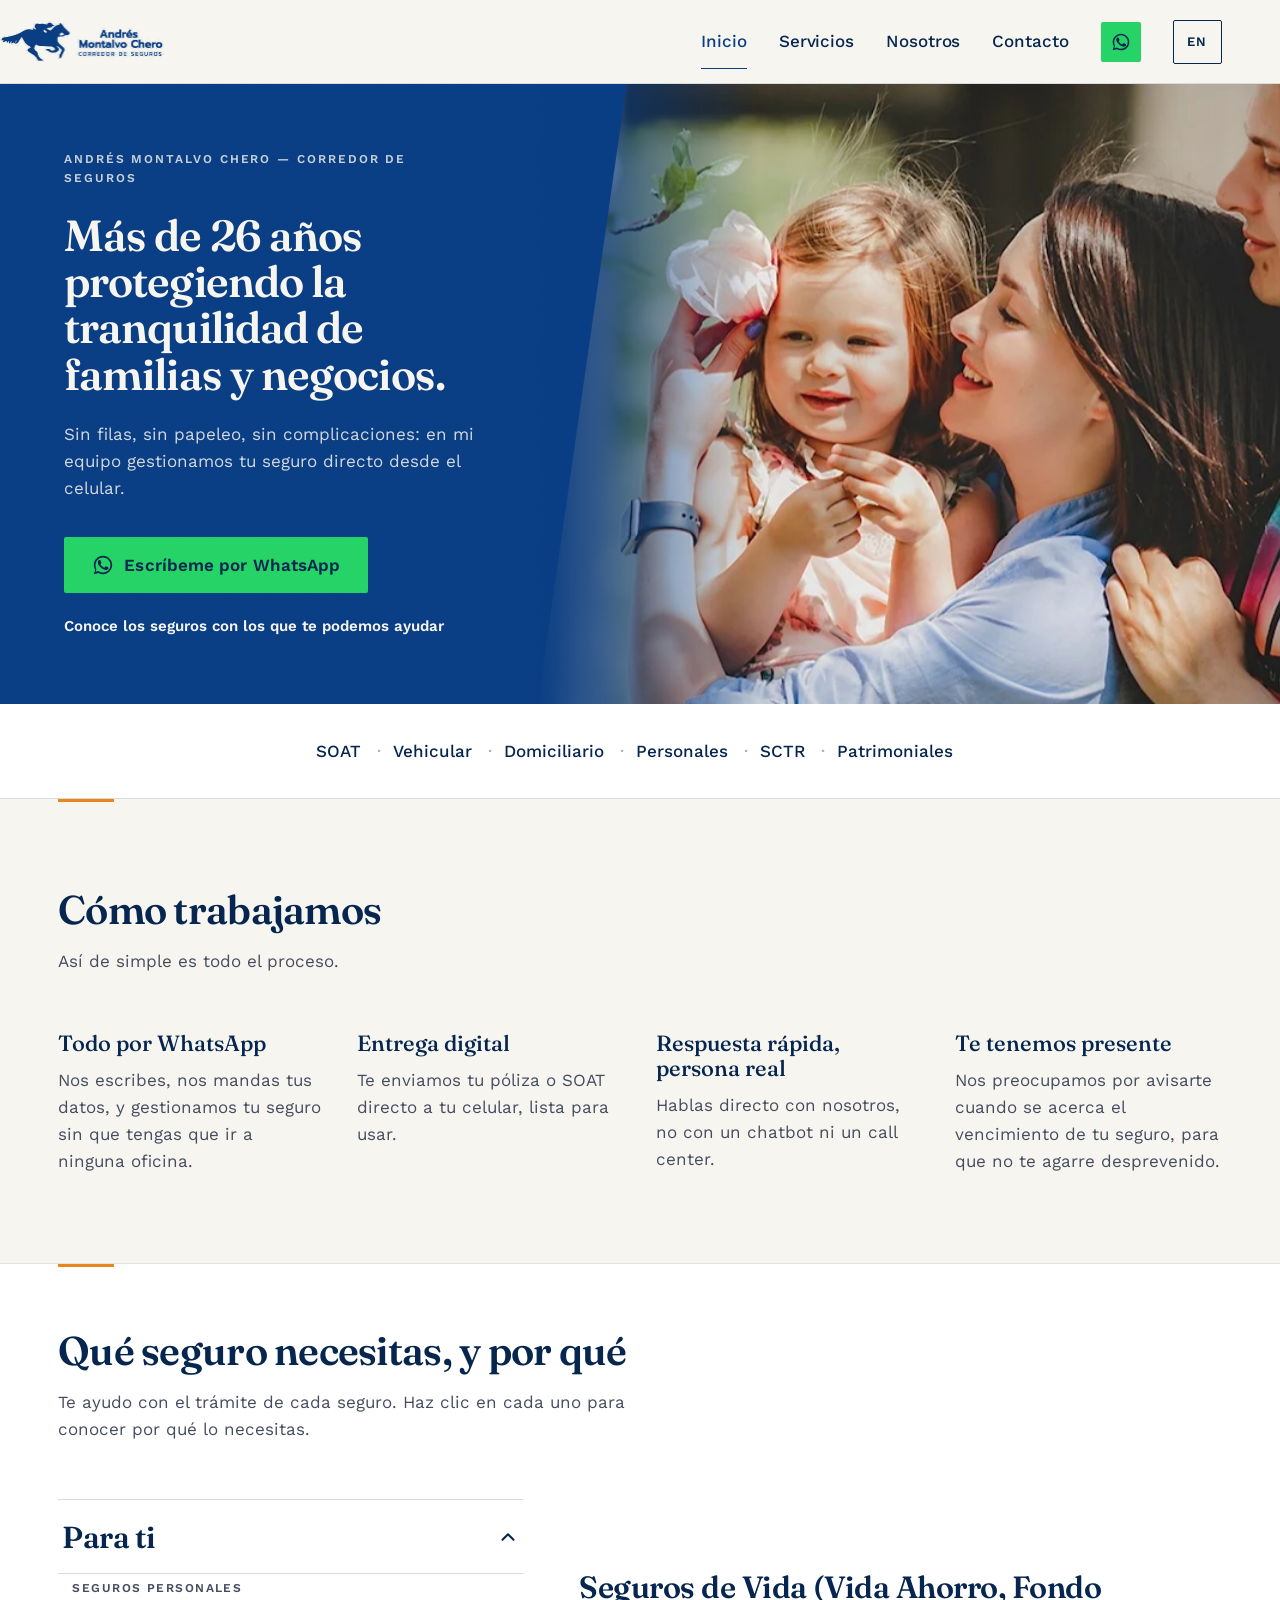
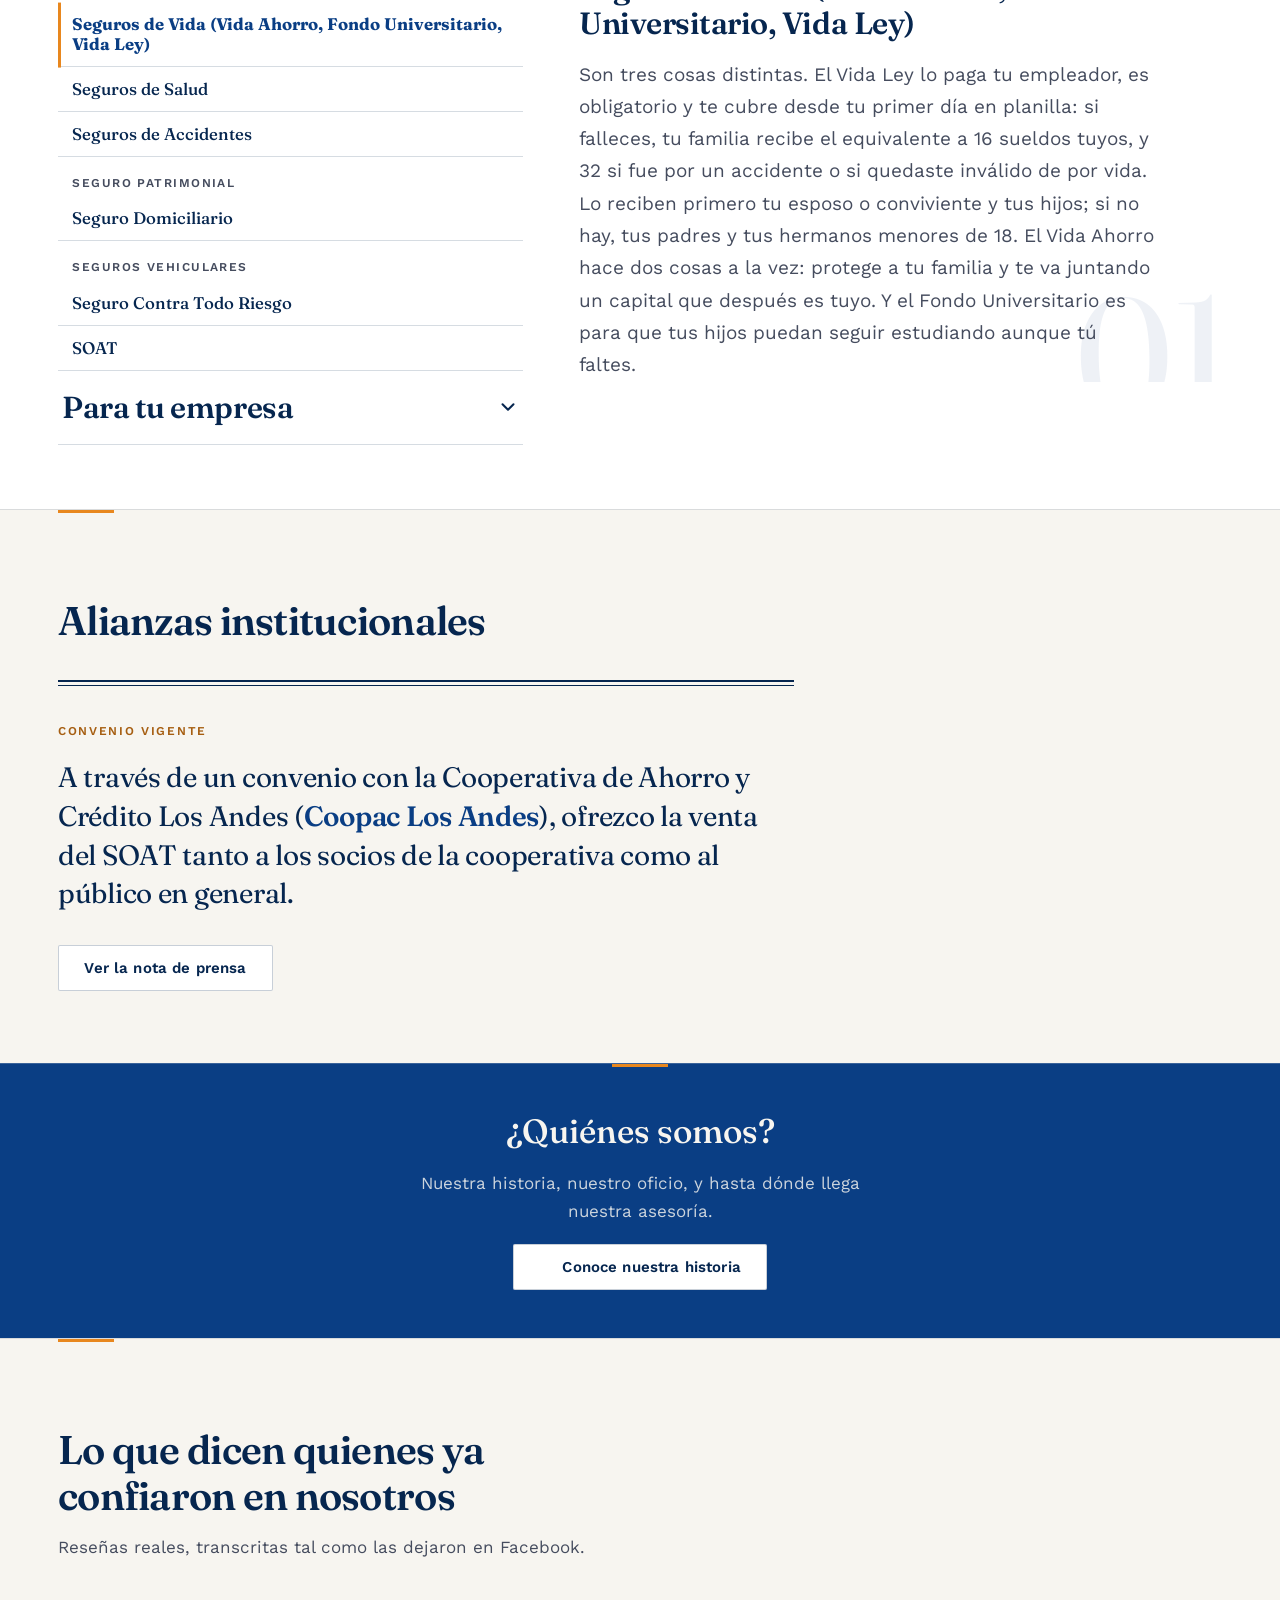
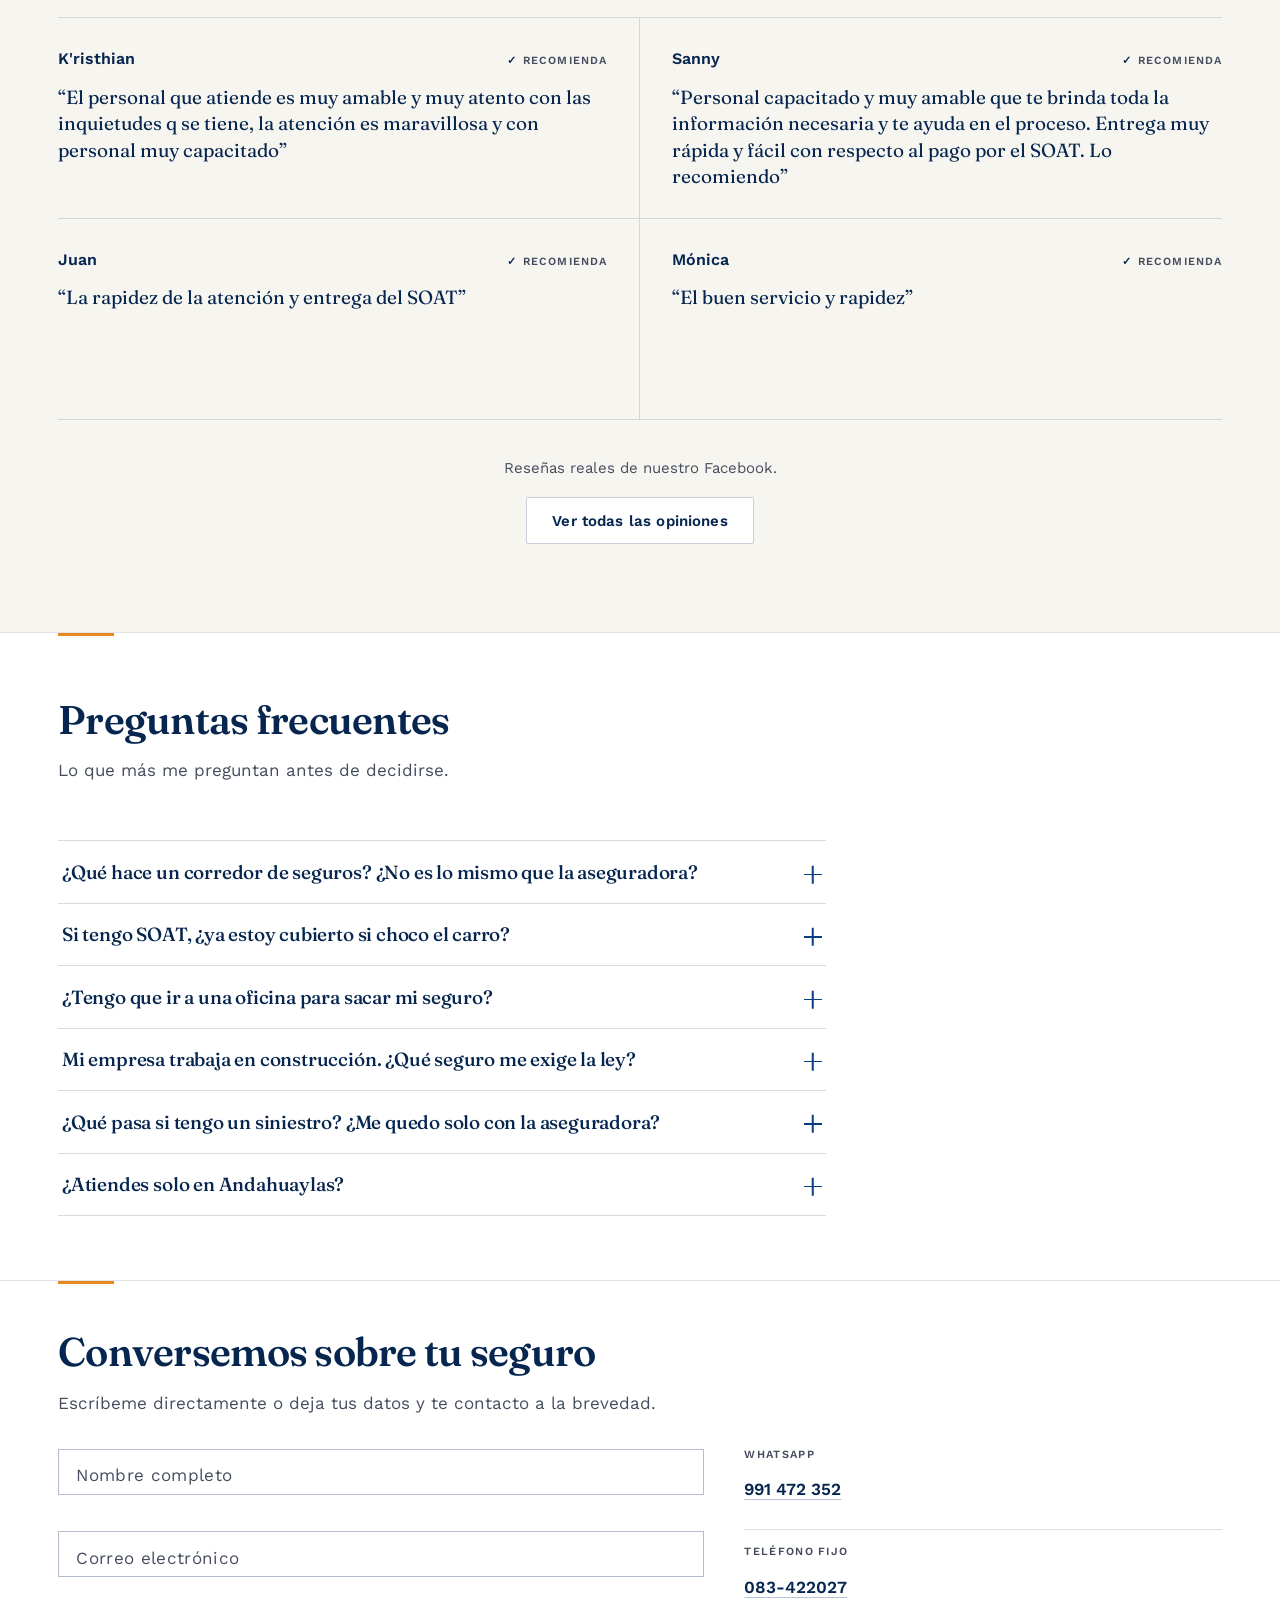
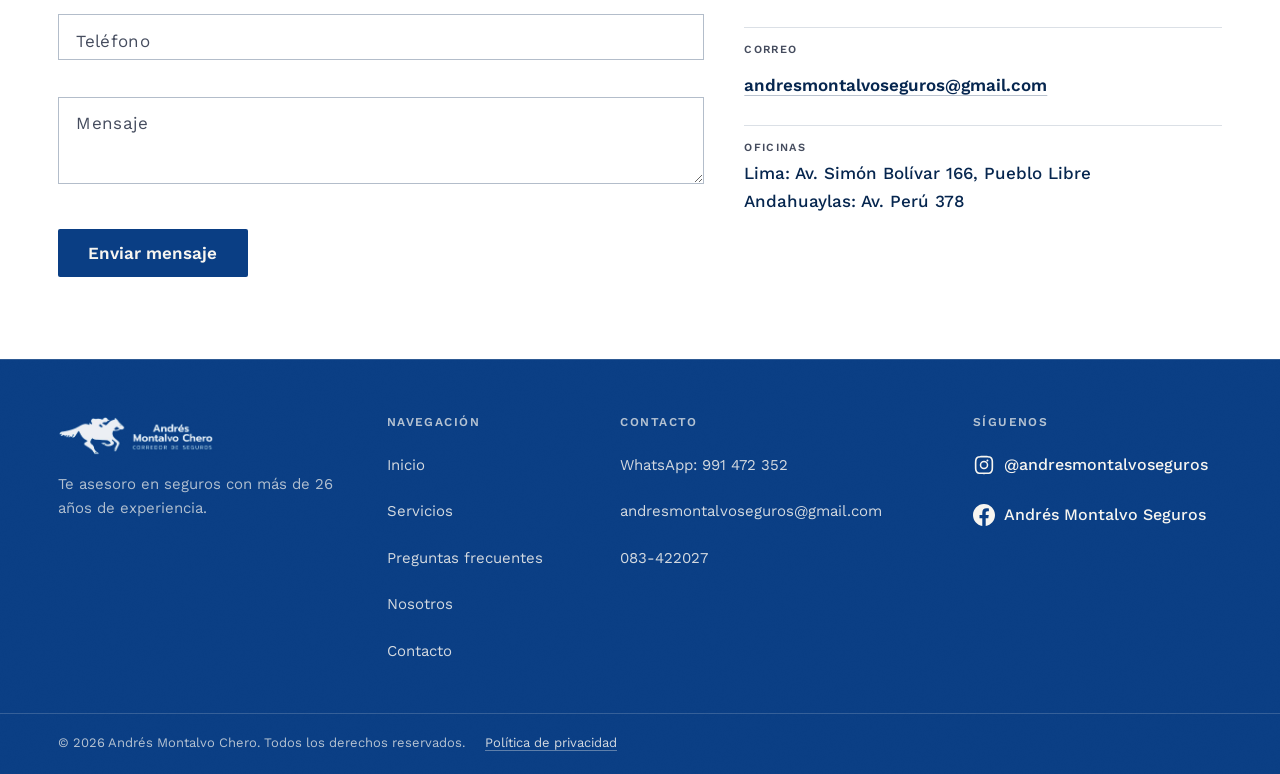
==== commit 6734c073: "QA y pulido final: bugs críticos, dirección visual, SEO y páginas nuevas Pase de QA completo sobre l" ====
--- a/index.html
+++ b/index.html
@@ -4,24 +4,34 @@
 <meta charset="UTF-8">
 <meta name="viewport" content="width=device-width, initial-scale=1.0">
 <title>Andrés Montalvo Chero | Corredor de Seguros en Lima y Andahuaylas</title>
-<meta name="description" content="Asesoría independiente en seguros con más de 26 años de experiencia: SOAT, seguro vehicular, seguros personales, patrimoniales y de ingeniería. Atención en Andahuaylas, Lima, Arequipa, Piura, Huancayo y Chiclayo.">
+<meta name="description" content="Corredor de seguros con más de 26 años de experiencia: SOAT, vehicular, personales, patrimoniales y de ingeniería. Andahuaylas, Lima y todo el Perú.">
 <meta name="theme-color" content="#0A3E84">
 
+<link rel="canonical" href="https://montalvoseguros.com.pe/">
+
 <meta property="og:type" content="website">
+<meta property="og:site_name" content="Andrés Montalvo Chero — Corredor de Seguros">
 <meta property="og:title" content="Andrés Montalvo Chero | Corredor de Seguros">
 <meta property="og:description" content="Asesoría cercana y personalizada en seguros: SOAT, seguro vehicular, seguros personales, patrimoniales y de ingeniería.">
 <meta property="og:image" content="https://montalvoseguros.com.pe/assets/img/og-image.jpg">
 <meta property="og:image:width" content="1200">
 <meta property="og:image:height" content="630">
+<meta property="og:image:alt" content="Andrés Montalvo Chero, corredor de seguros en Andahuaylas y Lima">
 <meta property="og:url" content="https://montalvoseguros.com.pe/">
 <meta property="og:locale" content="es_PE">
 
+<meta name="twitter:card" content="summary_large_image">
+<meta name="twitter:title" content="Andrés Montalvo Chero | Corredor de Seguros">
+<meta name="twitter:description" content="Asesoría cercana y personalizada en seguros: SOAT, seguro vehicular, seguros personales, patrimoniales y de ingeniería.">
+<meta name="twitter:image" content="https://montalvoseguros.com.pe/assets/img/og-image.jpg">
+<meta name="twitter:image:alt" content="Andrés Montalvo Chero, corredor de seguros en Andahuaylas y Lima">
+
 <link rel="icon" type="image/png" href="assets/img/icono-caballo-azul.png">
 <link rel="apple-touch-icon" href="assets/img/icono-caballo-azul.png">
 
 <link rel="preconnect" href="https://fonts.googleapis.com">
 <link rel="preconnect" href="https://fonts.gstatic.com" crossorigin>
-<link href="https://fonts.googleapis.com/css2?family=Fraunces:opsz,wght@9..144,400;9..144,500;9..144,600&family=Work+Sans:wght@400;500;600&display=swap" rel="stylesheet">
+<link href="https://fonts.googleapis.com/css2?family=Fraunces:SOFT,WONK,opsz,wght@0..100,0..1,9..144,300..700&family=Work+Sans:wght@400;500;600&display=swap" rel="stylesheet">
 
 <link rel="stylesheet" href="assets/css/styles.css">
 </head>
@@ -60,7 +70,7 @@
       <p class="hero-byline">
         <span data-es="Andrés Montalvo Chero — Corredor de Seguros" data-en="Andrés Montalvo Chero — Insurance Broker">Andrés Montalvo Chero — Corredor de Seguros</span>
       </p>
-      <h1 class="hero-title" id="hero-title" data-es="Llevamos más de 26 años protegiendo la tranquilidad de familias y negocios como el tuyo." data-en="For more than 26 years, we've been protecting the peace of mind of families and businesses like yours.">Llevamos más de 26 años protegiendo la tranquilidad de familias y negocios como el tuyo.</h1>
+      <h1 class="hero-title" id="hero-title" data-es="Más de 26 años protegiendo la tranquilidad de familias y negocios." data-en="More than 26 years protecting the peace of mind of families and businesses.">Más de 26 años protegiendo la tranquilidad de familias y negocios.</h1>
       <p class="hero-subtitle" data-es="Sin filas, sin papeleo, sin complicaciones: en mi equipo gestionamos tu seguro directo desde el celular." data-en="No lines, no paperwork, no hassle — my team and I handle your insurance right from your phone.">Sin filas, sin papeleo, sin complicaciones: en mi equipo gestionamos tu seguro directo desde el celular.</p>
       <div class="hero-actions">
         <a href="https://wa.me/51991472352?text=Hola%20Andrés%2C%20quisiera%20información%20sobre%20un%20seguro" target="_blank" rel="noopener noreferrer" class="btn-whatsapp">
@@ -72,12 +82,9 @@
     </div>
     <div class="hero-photo">
       <div class="hero-photo-inner">
-        <img src="assets/img/hero-familia.webp" alt="Familia sonriendo al aire libre, protegida y tranquila" width="1280" height="854">
-      </div>
-    </div>
-    <a href="#cobertura-resumen" class="hero-scroll-cue" data-aria-es="Bajar a la siguiente sección" data-aria-en="Scroll to next section" aria-label="Bajar a la siguiente sección">
-      <span class="hero-scroll-cue-line" aria-hidden="true"></span>
-    </a>
+        <img src="assets/img/hero-familia.webp" alt="Familia sonriendo al aire libre, protegida y tranquila" width="1280" height="600" fetchpriority="high" decoding="async">
+      </div>
+    </div>
   </section>
 
   <section class="cobertura-resumen" id="cobertura-resumen">
@@ -139,7 +146,7 @@
             </button>
             <div class="servicio-group-panel" id="servicio-group-panel-personas" role="region" aria-labelledby="servicio-group-trigger-personas">
               <div class="servicio-group-panel-inner">
-                <h4 class="servicio-subheading" data-es="Seguros personales" data-en="Personal insurance">Seguros personales</h4>
+                <h3 class="servicio-subheading" data-es="Seguros personales" data-en="Personal insurance">Seguros personales</h3>
                 <ul class="servicio-group-list">
                   <li class="servicio-item" data-index="0">
                     <button type="button" class="servicio-trigger" aria-expanded="false" aria-controls="servicio-mobile-0" id="servicio-trigger-0">
@@ -175,7 +182,7 @@
                   </li>
                 </ul>
 
-                <h4 class="servicio-subheading" data-es="Seguro patrimonial" data-en="Property insurance">Seguro patrimonial</h4>
+                <h3 class="servicio-subheading" data-es="Seguro patrimonial" data-en="Property insurance">Seguro patrimonial</h3>
                 <ul class="servicio-group-list">
                   <li class="servicio-item" data-index="3">
                     <button type="button" class="servicio-trigger" aria-expanded="false" aria-controls="servicio-mobile-3" id="servicio-trigger-3">
@@ -189,7 +196,7 @@
                   </li>
                 </ul>
 
-                <h4 class="servicio-subheading" data-es="Seguros vehiculares" data-en="Vehicle insurance">Seguros vehiculares</h4>
+                <h3 class="servicio-subheading" data-es="Seguros vehiculares" data-en="Vehicle insurance">Seguros vehiculares</h3>
                 <ul class="servicio-group-list">
                   <li class="servicio-item" data-index="4">
                     <button type="button" class="servicio-trigger" aria-expanded="false" aria-controls="servicio-mobile-4" id="servicio-trigger-4">
@@ -224,7 +231,7 @@
             </button>
             <div class="servicio-group-panel" id="servicio-group-panel-empresa" role="region" aria-labelledby="servicio-group-trigger-empresa">
               <div class="servicio-group-panel-inner">
-                <h4 class="servicio-subheading" data-es="Seguros patrimoniales" data-en="Property insurance">Seguros patrimoniales</h4>
+                <h3 class="servicio-subheading" data-es="Seguros patrimoniales" data-en="Property insurance">Seguros patrimoniales</h3>
                 <ul class="servicio-group-list">
                   <li class="servicio-item" data-index="6">
                     <button type="button" class="servicio-trigger" aria-expanded="false" aria-controls="servicio-mobile-6" id="servicio-trigger-6">
@@ -249,7 +256,7 @@
                   </li>
                 </ul>
 
-                <h4 class="servicio-subheading" data-es="Seguros de ingeniería" data-en="Engineering insurance">Seguros de ingeniería</h4>
+                <h3 class="servicio-subheading" data-es="Seguros de ingeniería" data-en="Engineering insurance">Seguros de ingeniería</h3>
                 <ul class="servicio-group-list">
                   <li class="servicio-item" data-index="8">
                     <button type="button" class="servicio-trigger" aria-expanded="false" aria-controls="servicio-mobile-8" id="servicio-trigger-8">
@@ -308,11 +315,22 @@
     </div>
   </section>
 
+  <!-- Alianzas: es el dato de credibilidad más fuerte del sitio (un convenio
+       institucional verificable, con nota de prensa pública), así que se
+       trata como tal y no como un párrafo al pie. El texto es el mismo que
+       ya estaba verificado; lo que cambia es la jerarquía con que se
+       presenta. -->
   <section class="alianzas section-mark">
     <div class="section-inner">
-      <div class="alianzas-content">
+      <div class="section-head">
         <h2 data-es="Alianzas institucionales" data-en="Institutional partnerships">Alianzas institucionales</h2>
-        <p><span data-es="A través de un convenio con la Cooperativa de Ahorro y Crédito Los Andes (" data-en="Through an agreement with Cooperativa de Ahorro y Crédito Los Andes (">A través de un convenio con la Cooperativa de Ahorro y Crédito Los Andes (</span><span class="alianzas-nombre">Coopac Los Andes</span><span data-es="), ofrezco la venta del SOAT tanto a los socios de la cooperativa como al público en general." data-en="), I offer SOAT sales to both the cooperative's members and the general public.">), ofrezco la venta del SOAT tanto a los socios de la cooperativa como al público en general.</span></p>
+      </div>
+
+      <div class="alianzas-constancia">
+        <p class="alianzas-eyebrow" data-es="Convenio vigente" data-en="Active agreement">Convenio vigente</p>
+
+        <p class="alianzas-statement"><span data-es="A través de un convenio con la Cooperativa de Ahorro y Crédito Los Andes (" data-en="Through an agreement with Cooperativa de Ahorro y Crédito Los Andes (">A través de un convenio con la Cooperativa de Ahorro y Crédito Los Andes (</span><span class="alianzas-nombre">Coopac Los Andes</span><span data-es="), ofrezco la venta del SOAT tanto a los socios de la cooperativa como al público en general." data-en="), I offer SOAT sales to both the cooperative's members and the general public.">), ofrezco la venta del SOAT tanto a los socios de la cooperativa como al público en general.</span></p>
+
         <a href="https://cooperativalosandes.com.pe/coopac-los-andes-firma-convenio-para-ofrecer-el-servicio-de-venta-de-del-seguro-obligatorio-de-accidentes-de-tr-nsito-8211-soat" target="_blank" rel="noopener noreferrer" class="btn-pill">
           <span class="btn-pill-inner">
             <span data-es="Ver la nota de prensa" data-en="See the press release">Ver la nota de prensa</span>
@@ -404,6 +422,105 @@
     </div>
   </section>
 
+  <!-- FAQ: cada respuesta se apoya únicamente en información que ya estaba
+       verificada en el sitio (las descripciones de los 12 seguros, "Cómo
+       trabajamos", y las secciones de sobre-nosotros.html). No se introduce
+       ninguna cobertura, cifra ni condición nueva. -->
+  <section class="faq section-mark" id="preguntas">
+    <div class="section-inner">
+      <div class="section-head">
+        <h2 data-es="Preguntas frecuentes" data-en="Frequent questions">Preguntas frecuentes</h2>
+        <p data-es="Lo que más me preguntan antes de decidirse." data-en="What people ask me most before deciding.">Lo que más me preguntan antes de decidirse.</p>
+      </div>
+
+      <div class="faq-list">
+        <div class="faq-item">
+          <h3 class="faq-question-heading">
+            <button type="button" class="faq-trigger" id="faq-trigger-1" aria-expanded="false" aria-controls="faq-panel-1">
+              <span class="faq-question" data-es="¿Qué hace un corredor de seguros? ¿No es lo mismo que la aseguradora?" data-en="What does an insurance broker do? Isn't that the same as the insurer?">¿Qué hace un corredor de seguros? ¿No es lo mismo que la aseguradora?</span>
+              <span class="faq-icon" aria-hidden="true"></span>
+            </button>
+          </h3>
+          <div class="faq-panel" id="faq-panel-1" role="region" aria-labelledby="faq-trigger-1">
+            <div class="faq-panel-inner">
+              <p data-es="No es lo mismo. La aseguradora es la compañía que emite la póliza; yo soy quien conoce el mercado completo —sus distintas compañías, coberturas y condiciones— y te asesora de forma imparcial para elegir entre varias opciones, no solo una. Un agente vinculado a una sola aseguradora solo puede ofrecerte lo que esa aseguradora vende." data-en="They are not the same. The insurer is the company that issues the policy; I am the one who knows the whole market — its different companies, coverages, and terms — and advises you impartially so you can choose among several options, not just one. An agent tied to a single insurer can only offer you what that insurer sells.">No es lo mismo. La aseguradora es la compañía que emite la póliza; yo soy quien conoce el mercado completo &mdash;sus distintas compañías, coberturas y condiciones&mdash; y te asesora de forma imparcial para elegir entre varias opciones, no solo una. Un agente vinculado a una sola aseguradora solo puede ofrecerte lo que esa aseguradora vende.</p>
+            </div>
+          </div>
+        </div>
+
+        <div class="faq-item">
+          <h3 class="faq-question-heading">
+            <button type="button" class="faq-trigger" id="faq-trigger-2" aria-expanded="false" aria-controls="faq-panel-2">
+              <span class="faq-question" data-es="Si tengo SOAT, ¿ya estoy cubierto si choco el carro?" data-en="If I have SOAT, am I already covered if I crash my car?">Si tengo SOAT, ¿ya estoy cubierto si choco el carro?</span>
+              <span class="faq-icon" aria-hidden="true"></span>
+            </button>
+          </h3>
+          <div class="faq-panel" id="faq-panel-2" role="region" aria-labelledby="faq-trigger-2">
+            <div class="faq-panel-inner">
+              <p data-es="No. El SOAT es obligatorio y sirve para una sola cosa, pero importante: si hay un accidente, paga la atención médica de los heridos, de todos, no solo tuya. Lo que no paga es tu carro abollado. Para eso está el Seguro Contra Todo Riesgo, que cubre choque, robo total o de piezas, lunas rotas, rayones y daños por clima. Son cosas distintas, y lo ideal es tener las dos." data-en="No. SOAT is mandatory and does one thing, but an important one: if there is an accident, it pays for the medical care of anyone hurt — everyone, not just you. What it does not pay for is your dented car. That is what Comprehensive Vehicle Insurance is for: it covers crashes, full or partial theft, smashed windows, scratches, and weather damage. They are different things, and ideally you have both.">No. El SOAT es obligatorio y sirve para una sola cosa, pero importante: si hay un accidente, paga la atención médica de los heridos, de todos, no solo tuya. Lo que no paga es tu carro abollado. Para eso está el Seguro Contra Todo Riesgo, que cubre choque, robo total o de piezas, lunas rotas, rayones y daños por clima. Son cosas distintas, y lo ideal es tener las dos.</p>
+            </div>
+          </div>
+        </div>
+
+        <div class="faq-item">
+          <h3 class="faq-question-heading">
+            <button type="button" class="faq-trigger" id="faq-trigger-3" aria-expanded="false" aria-controls="faq-panel-3">
+              <span class="faq-question" data-es="¿Tengo que ir a una oficina para sacar mi seguro?" data-en="Do I have to go to an office to get my insurance?">¿Tengo que ir a una oficina para sacar mi seguro?</span>
+              <span class="faq-icon" aria-hidden="true"></span>
+            </button>
+          </h3>
+          <div class="faq-panel" id="faq-panel-3" role="region" aria-labelledby="faq-trigger-3">
+            <div class="faq-panel-inner">
+              <p data-es="No hace falta. Me escribes, me mandas tus datos, y gestionamos tu seguro sin que tengas que ir a ninguna oficina. Tu póliza o tu SOAT te llegan al celular, listos para usar. Y hablas directo conmigo y con mi equipo, no con un chatbot ni un call center." data-en="You do not need to. You message me, send me your details, and we handle your policy without you having to visit any office. Your policy or SOAT reaches your phone, ready to use. And you talk directly with me and my team, not a chatbot or a call center.">No hace falta. Me escribes, me mandas tus datos, y gestionamos tu seguro sin que tengas que ir a ninguna oficina. Tu póliza o tu SOAT te llegan al celular, listos para usar. Y hablas directo conmigo y con mi equipo, no con un chatbot ni un call center.</p>
+            </div>
+          </div>
+        </div>
+
+        <div class="faq-item">
+          <h3 class="faq-question-heading">
+            <button type="button" class="faq-trigger" id="faq-trigger-4" aria-expanded="false" aria-controls="faq-panel-4">
+              <span class="faq-question" data-es="Mi empresa trabaja en construcción. ¿Qué seguro me exige la ley?" data-en="My company works in construction. What insurance does the law require?">Mi empresa trabaja en construcción. ¿Qué seguro me exige la ley?</span>
+              <span class="faq-icon" aria-hidden="true"></span>
+            </button>
+          </h3>
+          <div class="faq-panel" id="faq-panel-4" role="region" aria-labelledby="faq-trigger-4">
+            <div class="faq-panel-inner">
+              <p data-es="El SCTR. Si tu empresa trabaja en algo riesgoso —minería, construcción, maquinaria pesada, transporte de carga o pasajeros, agricultura, pesca o industria química— la ley te obliga a tener este seguro para tus trabajadores. Lo pagas tú como empleador y vale desde el primer día que entran. Son dos partes: una cubre la atención médica si alguien se accidenta o se enferma por el trabajo, sin tope de gasto; la otra le da una pensión si queda inválido, o a su familia si fallece, más los gastos del sepelio." data-en="SCTR. If your company works in something risky — mining, construction, heavy machinery, freight or passenger transport, farming, fishing, or chemicals — the law requires you to carry this insurance for your workers. You pay for it as the employer and it applies from their first day. It comes in two parts: one covers medical care if someone is hurt or falls ill because of the job, with no spending cap; the other pays them a pension if they are left disabled, or pays their family if they die, plus funeral costs.">El SCTR. Si tu empresa trabaja en algo riesgoso &mdash;minería, construcción, maquinaria pesada, transporte de carga o pasajeros, agricultura, pesca o industria química&mdash; la ley te obliga a tener este seguro para tus trabajadores. Lo pagas tú como empleador y vale desde el primer día que entran. Son dos partes: una cubre la atención médica si alguien se accidenta o se enferma por el trabajo, sin tope de gasto; la otra le da una pensión si queda inválido, o a su familia si fallece, más los gastos del sepelio.</p>
+            </div>
+          </div>
+        </div>
+
+        <div class="faq-item">
+          <h3 class="faq-question-heading">
+            <button type="button" class="faq-trigger" id="faq-trigger-5" aria-expanded="false" aria-controls="faq-panel-5">
+              <span class="faq-question" data-es="¿Qué pasa si tengo un siniestro? ¿Me quedo solo con la aseguradora?" data-en="What happens if I have a claim? Am I left alone with the insurer?">¿Qué pasa si tengo un siniestro? ¿Me quedo solo con la aseguradora?</span>
+              <span class="faq-icon" aria-hidden="true"></span>
+            </button>
+          </h3>
+          <div class="faq-panel" id="faq-panel-5" role="region" aria-labelledby="faq-trigger-5">
+            <div class="faq-panel-inner">
+              <p data-es="No. El momento más importante de un seguro no es la compra, es el reclamo, y ahí es justamente cuando estoy contigo: conozco el proceso, conozco a la aseguradora, y te acompaño de cerca hasta que tu caso se resuelve. Mi trabajo empieza antes de la firma y continúa durante toda la vigencia de tu póliza." data-en="No. The most important moment in insurance is not the purchase, it is the claim — and that is exactly when I am there with you: I know the process, I know the insurer, and I stay close until your case is resolved. My work starts before you sign and continues throughout the life of your policy.">No. El momento más importante de un seguro no es la compra, es el reclamo, y ahí es justamente cuando estoy contigo: conozco el proceso, conozco a la aseguradora, y te acompaño de cerca hasta que tu caso se resuelve. Mi trabajo empieza antes de la firma y continúa durante toda la vigencia de tu póliza.</p>
+            </div>
+          </div>
+        </div>
+
+        <div class="faq-item">
+          <h3 class="faq-question-heading">
+            <button type="button" class="faq-trigger" id="faq-trigger-6" aria-expanded="false" aria-controls="faq-panel-6">
+              <span class="faq-question" data-es="¿Atiendes solo en Andahuaylas?" data-en="Do you only serve Andahuaylas?">¿Atiendes solo en Andahuaylas?</span>
+              <span class="faq-icon" aria-hidden="true"></span>
+            </button>
+          </h3>
+          <div class="faq-panel" id="faq-panel-6" role="region" aria-labelledby="faq-trigger-6">
+            <div class="faq-panel-inner">
+              <p data-es="Andahuaylas es mi base de operaciones, pero mi asesoría no se queda ahí: atiendo también en Lima, Arequipa, Piura, Huancayo y Chiclayo, de forma presencial y remota, con el mismo seguimiento cercano sin importar la distancia. Tengo oficinas en Lima (Av. Simón Bolívar 166, Pueblo Libre) y en Andahuaylas (Av. Perú 378)." data-en="Andahuaylas is my home base, but my advisory work does not stop there: I also serve Lima, Arequipa, Piura, Huancayo, and Chiclayo, both in person and remotely, with the same close follow-up regardless of distance. I have offices in Lima (Av. Simón Bolívar 166, Pueblo Libre) and in Andahuaylas (Av. Perú 378).">Andahuaylas es mi base de operaciones, pero mi asesoría no se queda ahí: atiendo también en Lima, Arequipa, Piura, Huancayo y Chiclayo, de forma presencial y remota, con el mismo seguimiento cercano sin importar la distancia. Tengo oficinas en Lima (Av. Simón Bolívar 166, Pueblo Libre) y en Andahuaylas (Av. Perú 378).</p>
+            </div>
+          </div>
+        </div>
+      </div>
+    </div>
+  </section>
+
   <section class="contacto section-mark" id="contacto">
     <div class="section-inner">
       <div class="section-head">
@@ -464,7 +581,7 @@
 
           <div class="direct-info">
             <h3 data-es="Teléfono fijo" data-en="Landline">Teléfono fijo</h3>
-            <p><a href="tel:0834422027">083-422027</a></p>
+            <p><a href="tel:+5183422027">083-422027</a></p>
           </div>
 
           <div class="direct-info">
@@ -496,6 +613,7 @@
       <div class="footer-links">
         <a href="#inicio" data-es="Inicio" data-en="Home">Inicio</a>
         <a href="#servicios" data-es="Servicios" data-en="Services">Servicios</a>
+        <a href="#preguntas" data-es="Preguntas frecuentes" data-en="Frequent questions">Preguntas frecuentes</a>
         <a href="sobre-nosotros.html" data-es="Nosotros" data-en="About">Nosotros</a>
         <a href="#contacto" data-es="Contacto" data-en="Contact">Contacto</a>
       </div>
@@ -506,7 +624,7 @@
       <div class="footer-links">
         <a href="https://wa.me/51991472352" target="_blank" rel="noopener noreferrer">WhatsApp: 991 472 352</a>
         <a href="mailto:andresmontalvoseguros@gmail.com">andresmontalvoseguros@gmail.com</a>
-        <a href="tel:0834422027">083-422027</a>
+        <a href="tel:+5183422027">083-422027</a>
       </div>
     </div>
 
@@ -526,7 +644,7 @@
   </div>
 
   <div class="footer-bottom">
-    <p>&copy; <span id="year"></span> Andrés Montalvo Chero. <span data-es="Todos los derechos reservados." data-en="All rights reserved.">Todos los derechos reservados.</span></p>
+    <p><span class="footer-copy">&copy; <span id="year"></span> Andrés Montalvo Chero. <span data-es="Todos los derechos reservados." data-en="All rights reserved.">Todos los derechos reservados.</span></span><a class="footer-legal-link" href="privacidad.html" data-es="Política de privacidad" data-en="Privacy policy">Política de privacidad</a></p>
   </div>
 </footer>
 
--- a/assets/css/styles.css
+++ b/assets/css/styles.css
@@ -18,6 +18,15 @@
   --texto-oscuro: #1F2430;
   --error: #B3261E;
 
+  /* El naranja de marca es un color de superficie, no de texto: sobre
+     hueso da 2.43:1 y sobre blanco 2.65:1, muy por debajo del 4.5:1 que
+     pide AA. Esta es la misma tinta -idéntico tono (31°) y saturación
+     (81%), solo más oscura- que sí pasa: 4.56:1 sobre hueso y 4.96:1
+     sobre blanco. Se usa únicamente donde el naranja es TEXTO; las
+     superficies (marca de sección, botón del 404, link activo sobre
+     azul) siguen con --naranja-marca, que ahí sí contrasta de sobra. */
+  --naranja-texto: #A65E11;
+
   /* Gris auxiliar para texto secundario sobre fondo claro (no forma parte
      de la paleta de marca, evita usar negro puro en párrafos largos) */
   --texto-muted: #454C5E;
@@ -25,12 +34,51 @@
   /* Tipografía */
   --font-titulares: 'Fraunces', Georgia, serif;
   --font-cuerpo: 'Work Sans', Arial, sans-serif;
+
+  /* Escala tipográfica. Seis pasos, y nada fuera de ellos salvo los
+     titulares de display (que usan clamp propio). Antes había catorce
+     tamaños distintos -0.78, 0.85, 0.9, 0.95, 0.98, 1, 1.02, 1.05, 1.08,
+     1.1, 1.15, 1.25rem...- sin relación entre sí: diferencias de medio
+     píxel que no se leen como jerarquía, solo como descuido. */
+  --fs-3xs: 0.6875rem;  /* 11px — rótulos en versalita */
+  --fs-2xs: 0.75rem;    /* 12px — rótulos, metadatos */
+  --fs-xs: 0.8125rem;   /* 13px — pies, créditos */
+  --fs-sm: 0.9375rem;   /* 15px — texto de apoyo, links de navegación */
+  --fs-md: 1.0625rem;   /* 17px — base de lectura */
+  --fs-lg: 1.1875rem;   /* 19px — párrafo destacado */
+  --fs-xl: 1.375rem;    /* 22px — subtítulo */
+
+  /* Un solo radio en todo el sitio. Casi recto, como un sello o un
+     documento impreso: ni esquinas vivas (duras para un sitio que habla
+     de cercanía) ni pastillas de 999px (el gesto SaaS que este negocio
+     justamente no es). */
+  --radio: 2px;
 
   /* Layout */
   --container-max: 1220px;
   --container-pad: 1.75rem;
   --header-height: 84px;
   --ease: cubic-bezier(0.4, 0, 0.2, 1);
+}
+
+/* Fraunces es una variable font con dos ejes propios que el sitio no
+   estaba pidiendo: SOFT (redondeo de los terminales) y WONK (alternativas
+   "torcidas" de g, y, f). Con WONK en 0 -el default- Fraunces se ve como
+   cualquier serif de transición; con WONK en 1 aparece la voz que hace
+   que el titular se lea como tipografía elegida y no como la serif que
+   venía puesta. Se aplica solo en tamaños de display, que es donde el
+   detalle se alcanza a ver. */
+.hero-title,
+.about-masthead h1,
+.notfound-title,
+.section-head h2,
+.servicio-group-title,
+.servicios-reading-name,
+.alianzas-statement,
+.about-teaser-inner h2,
+.about-section h2 {
+  font-variation-settings: 'SOFT' 0, 'WONK' 1;
+  font-optical-sizing: auto;
 }
 
 /* --------------------------------------------------------------------------
@@ -147,22 +195,6 @@
 body.lang-fade {
   opacity: 0;
   transition: opacity 0.15s ease;
-}
-
-/* Barra de progreso de scroll: se inyecta desde script.js, por encima
-   del header (que tiene z-index:100) pero sin formar parte de él, así
-   que sigue visible incluso cuando el header se oculta al bajar. */
-.scroll-progress {
-  position: fixed;
-  top: 0;
-  left: 0;
-  width: 100%;
-  height: 3px;
-  background: var(--naranja-marca);
-  transform: scaleX(0);
-  transform-origin: left;
-  z-index: 150;
-  pointer-events: none;
 }
 
 /* Grano sutil sobre los bloques de color sólido (azul-marca / azul-marino).
@@ -239,14 +271,20 @@
   margin-bottom: 3.5rem;
 }
 
+/* A tamaño de display el espaciado por defecto de Fraunces se ve suelto;
+   el tracking negativo lo compacta y es lo que hace que un titular se lea
+   como compuesto y no como texto agrandado. La regla del sitio: negativo
+   en display, cero en cuerpo, positivo abierto en versalitas. */
 .section-head h2 {
   font-size: clamp(1.9rem, 4vw, 2.5rem);
+  font-weight: 600;
+  letter-spacing: -0.018em;
   color: var(--azul-marino);
   margin-bottom: 0.9rem;
 }
 
 .section-head p {
-  font-size: 1.05rem;
+  font-size: var(--fs-md);
   color: var(--texto-muted);
 }
 
@@ -255,7 +293,7 @@
   position: relative;
   display: inline-block;
   font-weight: 600;
-  font-size: 0.95rem;
+  font-size: var(--fs-sm);
   color: var(--azul-marca);
   width: fit-content;
 }
@@ -278,9 +316,6 @@
   transform: scaleX(1);
 }
 
-.text-link-light {
-  color: var(--hueso);
-}
 
 /* Pastilla reutilizable para CTAs secundarios (alianzas, testimonios,
    teaser de "quiénes somos"). La sombra vive en el elemento de afuera y el
@@ -290,20 +325,30 @@
    Va siempre en blanco: las tres secciones donde vive (alianzas,
    testimonios y el teaser) tienen fondo hueso o azul, así que el blanco es
    el único tono que le da contraste en las tres por igual. */
+/* Botón secundario. Antes era una pastilla blanca de 999px flotando con
+   sombra difusa: el gesto exacto de una landing de SaaS, que es justo lo
+   que este negocio no es. Ahora es un rectángulo casi recto con filete
+   fino -vocabulario de documento impreso, no de interfaz-, y el relleno
+   sólido llega en el hover en vez de una sombra que crece.
+   La sombra vive en el elemento de afuera y el recorte en el envoltorio
+   interno: si ambos vivieran en el mismo elemento, su propio
+   overflow:hidden recortaría también la sombra (el mismo reparto de
+   responsabilidades que .servicio-group-panel/-inner). */
 .btn-pill {
   position: relative;
   display: inline-flex;
-  border-radius: 999px;
+  border-radius: var(--radio);
   background: var(--blanco);
   color: var(--azul-marino);
-  box-shadow: 0 2px 6px -2px rgba(6, 38, 79, 0.12);
-  transition: box-shadow 0.2s var(--ease), transform 0.2s var(--ease);
+  box-shadow: inset 0 0 0 1px rgba(6, 38, 79, 0.22);
+  transition: background-color 0.2s var(--ease), color 0.2s var(--ease), box-shadow 0.2s var(--ease);
 }
 
 .btn-pill:hover,
 .btn-pill:focus-visible {
-  box-shadow: 0 10px 20px -8px rgba(6, 38, 79, 0.28);
-  transform: translateY(-2px);
+  background: var(--azul-marino);
+  color: var(--hueso);
+  box-shadow: inset 0 0 0 1px var(--azul-marino);
 }
 
 .btn-pill-inner {
@@ -312,9 +357,13 @@
   align-items: center;
   overflow: hidden;
   border-radius: inherit;
-  padding: 0.85rem 1.8rem;
-  font-weight: 600;
-  font-size: 0.95rem;
+  /* min-height cumple el mínimo de 44px de área de toque aunque el texto
+     sea corto; el padding vertical por sí solo se quedaba en 43px. */
+  min-height: 44px;
+  padding: 0.7rem 1.65rem;
+  font-weight: 600;
+  font-size: var(--fs-sm);
+  letter-spacing: 0.01em;
 }
 
 /* Modificador "caballo": el caballito vive oculto fuera del borde
@@ -338,11 +387,22 @@
   pointer-events: none;
 }
 
+/* El caballito del logo es azul, y el botón secundario ahora se rellena de
+   azul-marino al hacer hover: sin esto el ícono entraría galopando para
+   volverse invisible contra el fondo. brightness(0) lo aplana a negro e
+   invert(1) lo vuelve blanco, conservando la silueta y el canal alfa, así
+   que no hace falta un segundo archivo ni hay parpadeo al intercambiar
+   imágenes a mitad de la animación. */
 .btn-caballo-icon img {
   width: 100%;
   height: 100%;
   object-fit: contain;
   display: block;
+}
+
+.btn-caballo:hover .btn-caballo-icon img,
+.btn-caballo:focus-visible .btn-caballo-icon img {
+  filter: brightness(0) invert(1);
 }
 
 @media (prefers-reduced-motion: no-preference) {
@@ -417,8 +477,9 @@
   flex-direction: column;
   justify-content: center;
   gap: 5px;
-  width: 42px;
-  height: 42px;
+  /* 44x44: se quedaba en 42x42, dos píxeles por debajo del mínimo. */
+  width: 44px;
+  height: 44px;
   background: none;
   border: none;
   padding: 0;
@@ -431,7 +492,16 @@
   width: 26px;
   margin: 0 auto;
   background: var(--azul-marino);
-  transition: transform 0.25s var(--ease), opacity 0.2s var(--ease);
+  transition: transform 0.25s var(--ease), opacity 0.2s var(--ease), background-color 0.2s var(--ease);
+}
+
+/* Con el menú abierto, el panel a pantalla completa es azul-marino y las
+   barras del botón también eran azul-marino: la X de cerrar quedaba
+   literalmente invisible sobre su propio fondo. El botón seguía siendo
+   clickeable, pero no había nada que indicara dónde. Abierto, las barras
+   pasan a hueso. */
+.nav-toggle[aria-expanded="true"] span {
+  background: var(--hueso);
 }
 
 .nav-toggle[aria-expanded="true"] span:nth-child(1) {
@@ -467,10 +537,15 @@
 
 .nav-link {
   position: relative;
+  display: flex;
+  align-items: center;
+  /* 44px de área de toque en el panel móvil: el texto solo daba 38px. */
+  min-height: 44px;
   font-size: 1.5rem;
   font-family: var(--font-titulares);
+  font-weight: 500;
   color: var(--hueso);
-  letter-spacing: 0.02em;
+  letter-spacing: -0.005em;
 }
 
 .nav-link[aria-current="page"],
@@ -484,13 +559,17 @@
   align-self: flex-start;
   margin-top: 0.5rem;
   border: 1.5px solid var(--hueso);
+  border-radius: var(--radio);
   background: none;
   color: var(--hueso);
   font-family: var(--font-cuerpo);
   font-weight: 600;
-  font-size: 0.95rem;
-  letter-spacing: 0.03em;
-  padding: 0.5rem 1rem;
+  font-size: var(--fs-sm);
+  letter-spacing: 0.08em;
+  /* 44x44 mínimos: antes medía 56x36. */
+  min-height: 44px;
+  min-width: 44px;
+  padding: 0.5rem 1.1rem;
   transition: background-color 0.2s var(--ease), color 0.2s var(--ease);
 }
 
@@ -517,17 +596,14 @@
   height: 44px;
   background: var(--verde-whatsapp);
   color: var(--azul-marino);
-  border-radius: 999px;
+  border-radius: var(--radio);
   flex-shrink: 0;
   overflow: hidden;
-  box-shadow: 0 2px 6px -2px rgba(6, 38, 79, 0);
-  transition: background 0.2s var(--ease), transform 0.2s var(--ease), box-shadow 0.2s var(--ease);
+  transition: background-color 0.2s var(--ease);
 }
 
 .nav-cta:hover {
   background: var(--verde-whatsapp-hover);
-  transform: translateY(-2px);
-  box-shadow: 0 8px 16px -8px rgba(6, 38, 79, 0.35);
 }
 
 .nav-cta-icon {
@@ -548,7 +624,7 @@
   padding-right: 1.1rem;
   font-family: var(--font-cuerpo);
   font-weight: 600;
-  font-size: 0.95rem;
+  font-size: var(--fs-sm);
   white-space: nowrap;
 }
 
@@ -573,30 +649,43 @@
 }
 
 .hero-copy {
-  padding: 4.5rem var(--container-pad) 3.5rem calc(var(--container-pad) + 1rem);
+  padding: 3.25rem var(--container-pad) 3rem calc(var(--container-pad) + 1rem);
   display: flex;
   flex-direction: column;
   align-items: flex-start;
 }
 
+/* La firma va en versalita sans, no en serif al mismo tamaño que el
+   subtítulo: así queda claro que es el rótulo de quién habla y no una
+   segunda línea del mensaje, y deja de competir con el titular. */
 .hero-byline {
   display: flex;
   align-items: center;
   gap: 0.55rem;
-  font-family: var(--font-titulares);
-  font-size: 1.1rem;
-  letter-spacing: 0.02em;
-  color: rgba(247, 245, 240, 0.78);
-  margin-bottom: 1.6rem;
+  font-family: var(--font-cuerpo);
+  font-size: var(--fs-2xs);
+  font-weight: 600;
+  letter-spacing: 0.16em;
+  text-transform: uppercase;
+  color: rgba(247, 245, 240, 0.8);
+  margin-bottom: 1.5rem;
   max-width: 26rem;
 }
 
+/* El titular es lo primero y más grande que se ve, así que es donde el
+   tratamiento tiene que notarse: peso 600 (no 500), tracking negativo
+   -a tamaño de display el espaciado por defecto se ve suelto- y una
+   interlínea de 1.06, más cerrada que la global de 1.15, para que las
+   líneas se lean como un bloque compacto y no como renglones sueltos. */
 .hero-title {
-  font-size: clamp(2.1rem, 4.4vw, 2.6rem);
-  font-weight: 500;
+  font-size: clamp(2.2rem, 3.4vw, 3.15rem);
+  font-weight: 600;
+  line-height: 1.06;
+  letter-spacing: -0.021em;
   color: var(--hueso);
   margin-bottom: 1.5rem;
-  max-width: 24rem;
+  /* Sin tope en mobile: ahí el ancho de la columna ya es el límite. El
+     tope real se fija en la media query de desktop. */
 }
 
 .hero-title-line {
@@ -604,7 +693,7 @@
 }
 
 .hero-subtitle {
-  font-size: 1.08rem;
+  font-size: var(--fs-md);
   color: rgba(247, 245, 240, 0.85);
   max-width: 26rem;
   margin-bottom: 2.2rem;
@@ -628,16 +717,16 @@
   background: var(--verde-whatsapp);
   color: var(--azul-marino);
   font-weight: 600;
-  font-size: 1.02rem;
-  padding: 0.95rem 1.75rem;
-  box-shadow: 0 2px 6px -2px rgba(6, 38, 79, 0);
-  transition: background 0.2s var(--ease), transform 0.2s var(--ease), box-shadow 0.2s var(--ease);
+  font-size: var(--fs-md);
+  min-height: 52px;
+  padding: 0.9rem 1.75rem;
+  border-radius: var(--radio);
+  letter-spacing: 0.005em;
+  transition: background-color 0.2s var(--ease);
 }
 
 .btn-whatsapp:hover {
   background: var(--verde-whatsapp-hover);
-  transform: translateY(-3px);
-  box-shadow: 0 10px 20px -8px rgba(6, 38, 79, 0.35);
 }
 
 .icon-whatsapp {
@@ -695,49 +784,6 @@
   pointer-events: none;
 }
 
-/* Indicador de scroll: línea delgada centrada al pie del hero. Es un
-   link real a #cobertura-resumen (no JS) para heredar automáticamente
-   el scroll-behavior:smooth global y su respeto por
-   prefers-reduced-motion a nivel de navegador. El drop-shadow oscuro
-   mantiene la línea clara legible sin importar qué tan clara sea la
-   zona de la foto que quede detrás. */
-.hero-scroll-cue {
-  position: absolute;
-  left: 50%;
-  bottom: 1.6rem;
-  transform: translateX(-50%);
-  width: 34px;
-  height: 34px;
-  display: flex;
-  align-items: center;
-  justify-content: center;
-  z-index: 2;
-}
-
-.hero-scroll-cue-line {
-  width: 1px;
-  height: 28px;
-  background: var(--hueso);
-  filter: drop-shadow(0 1px 3px rgba(6, 38, 79, 0.55));
-}
-
-@media (prefers-reduced-motion: no-preference) {
-  .hero-scroll-cue-line {
-    animation: respirar 2s ease-in-out infinite;
-  }
-}
-
-@keyframes respirar {
-  0%, 100% {
-    opacity: 0.45;
-    transform: translateY(0);
-  }
-  50% {
-    opacity: 1;
-    transform: translateY(4px);
-  }
-}
-
 /* Entrada orquestada del hero: un solo momento, al cargar la página. El
    titular entra línea por línea (cada .hero-title-line con su propio
    delay, ~90ms de diferencia) y el subtítulo/botón esperan a que esa
@@ -760,18 +806,15 @@
   .hero-subtitle { animation-delay: 0.34s; }
   .hero-actions { animation-delay: 0.46s; }
 
-  /* Aparición al cargar (opacidad) y Ken Burns (zoom continuo) viven en
-     elementos distintos (ver comentario de .hero-photo-inner arriba), así
-     que no compiten por la propiedad transform. */
+  /* Antes la foto también llevaba un Ken Burns (zoom perpetuo de 23s en
+     bucle infinito). Se retiró: es el gesto exacto de "foto de stock con
+     movimiento lento", corría para siempre gastando GPU en mobile, y se
+     superponía con el parallax de scroll sobre la misma imagen. Queda
+     solo la aparición al cargar; el movimiento de la foto ahora responde
+     al scroll del usuario y no a un temporizador. */
   .hero-photo-inner img {
     opacity: 0;
-    animation-name: aparecer, kenburns;
-    animation-duration: 0.9s, 23s;
-    animation-timing-function: var(--ease), ease-in-out;
-    animation-delay: 0.2s, 0s;
-    animation-iteration-count: 1, infinite;
-    animation-direction: normal, alternate;
-    animation-fill-mode: forwards, none;
+    animation: aparecer 0.9s var(--ease) 0.2s forwards;
   }
 }
 
@@ -786,14 +829,6 @@
   }
 }
 
-@keyframes kenburns {
-  from {
-    transform: scale(1);
-  }
-  to {
-    transform: scale(1.06);
-  }
-}
 
 @keyframes aparecer {
   from {
@@ -806,7 +841,7 @@
 
 /* --------------------------------------------------------------------------
    Franja de resumen de coberturas — puramente informativa, sin clic. Los
-   8 servicios en una sola línea de texto para que se entienda de un
+   6 seguros más consultados en una sola línea de texto para que se entienda de un
    vistazo qué se cubre, sin tener que interactuar con el índice de abajo.
    -------------------------------------------------------------------------- */
 
@@ -824,7 +859,7 @@
   flex-wrap: wrap;
   justify-content: center;
   font-family: var(--font-cuerpo);
-  font-size: 1.02rem;
+  font-size: var(--fs-md);
   font-weight: 500;
   color: var(--azul-marino);
 }
@@ -861,13 +896,13 @@
 
 .como-trabajamos-item h3 {
   font-family: var(--font-titulares);
-  font-size: 1.25rem;
+  font-size: var(--fs-xl);
   color: var(--azul-marino);
   margin-bottom: 0.65rem;
 }
 
 .como-trabajamos-item p {
-  font-size: 1rem;
+  font-size: var(--fs-md);
   line-height: 1.6;
   color: var(--texto-muted);
 }
@@ -899,7 +934,7 @@
   border-top: 1px solid rgba(6, 38, 79, 0.16);
 }
 
-/* Los 8 servicios se agrupan en dos categorías plegables ("Para ti" /
+/* Los 12 servicios se agrupan en dos categorías plegables ("Para ti" /
    "Para tu empresa") para que la lista no abrume de entrada: la mayoría
    de visitantes solo necesita la primera, así que arranca abierta,
    mientras la de empresa arranca cerrada. Reusa la misma técnica de
@@ -931,6 +966,7 @@
   font-family: var(--font-titulares);
   font-size: clamp(1.55rem, 2.4vw, 1.9rem);
   font-weight: 600;
+  letter-spacing: -0.015em;
   color: var(--azul-marino);
 }
 
@@ -981,9 +1017,9 @@
    sin introducir un tercer nivel de acordeón, solo un rótulo. */
 .servicio-subheading {
   font-family: var(--font-cuerpo);
-  font-size: 0.78rem;
-  font-weight: 600;
-  letter-spacing: 0.07em;
+  font-size: var(--fs-2xs);
+  font-weight: 600;
+  letter-spacing: 0.12em;
   text-transform: uppercase;
   color: var(--texto-muted);
   padding: 1.25rem 0.25rem 0.35rem 0.9rem;
@@ -1001,7 +1037,7 @@
   display: flex;
   align-items: baseline;
   width: 100%;
-  /* Antes 1.15rem: la lista de 8 servicios ocupaba casi toda la
+  /* Antes 1.15rem: la lista de servicios ocupaba casi toda la
      pantalla. La barra de acento ya marca la selección por sí sola, así
      que no hace falta tanto aire para que se lea como un índice.
      padding-left mayor que el del encabezado de categoría (0.25rem):
@@ -1078,7 +1114,7 @@
 .servicio-panel-mobile-inner p {
   padding: 0 0.25rem 1.5rem;
   color: var(--texto-muted);
-  font-size: 1.02rem;
+  font-size: var(--fs-md);
   line-height: 1.6;
   max-width: 38rem;
 }
@@ -1100,8 +1136,12 @@
    resto, y el valor ya está actualizado cuando reaparece. */
 .servicios-reading-number {
   position: absolute;
-  top: -0.35em;
-  right: -0.15em;
+  /* Antes iba arriba a la derecha y se cruzaba por detrás del título del
+     servicio: dos cosas compitiendo en el mismo sitio. Abajo a la derecha
+     el número queda como folio al pie -que es de donde viene el gesto-
+     y no pisa ninguna línea de texto. */
+  bottom: -0.34em;
+  right: -0.06em;
   z-index: 0;
   font-family: var(--font-titulares);
   font-size: clamp(120px, 13vw, 190px);
@@ -1119,12 +1159,15 @@
 .servicios-reading-name {
   font-family: var(--font-titulares);
   font-size: clamp(1.6rem, 2.4vw, 2.1rem);
+  font-weight: 600;
+  letter-spacing: -0.016em;
+  line-height: 1.15;
   color: var(--azul-marino);
   margin: 0 0 1.1rem;
 }
 
 .servicios-reading-text {
-  font-size: 1.15rem;
+  font-size: var(--fs-lg);
   line-height: 1.7;
   color: var(--texto-muted);
   max-width: 36rem;
@@ -1146,31 +1189,69 @@
 }
 
 .alianzas .section-inner {
-  padding-bottom: 4rem;
-}
-
-.alianzas-content {
-  max-width: 42rem;
-}
-
-.alianzas-content h2 {
+  padding-bottom: 4.5rem;
+}
+
+.alianzas .section-head {
+  margin-bottom: 2.25rem;
+}
+
+/* Bloque de constancia. La referencia deliberada es un documento
+   institucional -filete doble arriba, rótulo en versalita, declaración a
+   cuerpo de titular- y no una tarjeta de interfaz: nada de sombra, nada
+   de fondo flotante, solo filetes sobre el mismo hueso de la sección. El
+   filete superior es doble (2px + 1px separados) porque es el gesto que
+   distingue un certificado de un simple separador.
+   Acá llegó a haber un caballito del logo como sello al margen: a 54px
+   quedaba ilegible y, apoyado contra el filete, se leía como un caballo
+   corriendo sobre un cable. El motivo se queda donde sí funciona -el
+   botón de "¿Quiénes somos?"-, que además era el punto: usarlo una vez,
+   no repetirlo. */
+.alianzas-constancia {
+  position: relative;
+  max-width: 46rem;
+  padding: 2.5rem 0 0;
+  border-top: 2px solid var(--azul-marino);
+}
+
+.alianzas-constancia::before {
+  content: '';
+  position: absolute;
+  top: 3px;
+  left: 0;
+  right: 0;
+  height: 1px;
+  background: var(--azul-marino);
+}
+
+.alianzas-eyebrow {
+  font-family: var(--font-cuerpo);
+  font-size: var(--fs-2xs);
+  font-weight: 600;
+  letter-spacing: 0.14em;
+  text-transform: uppercase;
+  color: var(--naranja-texto);
+  margin: 0 0 1.1rem;
+}
+
+/* El convenio se lee a tamaño de titular, no de párrafo: es el dato con
+   más peso institucional del sitio y antes iba al mismo cuerpo que
+   cualquier otro texto de apoyo. */
+.alianzas-statement {
   font-family: var(--font-titulares);
-  font-size: clamp(1.5rem, 2.6vw, 1.9rem);
+  font-size: clamp(1.35rem, 2.5vw, 1.75rem);
+  font-weight: 400;
+  line-height: 1.38;
+  letter-spacing: -0.01em;
   color: var(--azul-marino);
-  margin: 0 0 1rem;
-}
-
-.alianzas-content p {
-  font-size: 1.05rem;
-  line-height: 1.7;
-  color: var(--texto-muted);
-  margin: 0 0 1.25rem;
+  margin: 0 0 2rem;
 }
 
 .alianzas-nombre {
   font-weight: 600;
   color: var(--azul-marca);
 }
+
 
 /* --------------------------------------------------------------------------
    Teaser de "¿Quiénes somos?" — puente breve hacia sobre-nosotros.html.
@@ -1210,7 +1291,7 @@
 }
 
 .about-teaser-inner p {
-  font-size: 1.05rem;
+  font-size: var(--fs-md);
   line-height: 1.7;
   color: rgba(247, 245, 240, 0.82);
 }
@@ -1236,14 +1317,23 @@
 
 /* Matriz 2x2: 1 columna en mobile, 2 columnas x 2 filas desde tablet,
    con líneas finas como únicos separadores (sin cajas, sin sombras). */
+/* grid-auto-rows: 1fr empareja las filas. Las cuatro reseñas son reales y
+   de largo muy distinto ("El buen servicio y rapidez" contra cuatro
+   renglones), así que sin esto la matriz 2x2 queda coja: la fila de abajo
+   con la mitad de altura que la de arriba. Con filas parejas el aire
+   sobrante se reparte igual y el conjunto se lee como una retícula
+   deliberada en vez de un descuadre. */
 .testimonios-grid {
   display: grid;
   grid-template-columns: 1fr;
+  grid-auto-rows: 1fr;
   border-top: 1px solid rgba(6, 38, 79, 0.14);
   margin-bottom: 2.25rem;
 }
 
 .testimonio-card {
+  display: flex;
+  flex-direction: column;
   padding: 1.75rem 0;
   border-bottom: 1px solid rgba(6, 38, 79, 0.14);
 }
@@ -1268,7 +1358,10 @@
   display: inline-flex;
   align-items: center;
   gap: 0.35rem;
-  font-size: 0.85rem;
+  font-size: var(--fs-3xs);
+  font-weight: 600;
+  letter-spacing: 0.1em;
+  text-transform: uppercase;
   color: var(--texto-muted);
   white-space: nowrap;
 }
@@ -1280,7 +1373,7 @@
 
 .testimonio-card blockquote p {
   font-family: var(--font-titulares);
-  font-size: 1.15rem;
+  font-size: var(--fs-lg);
   line-height: 1.4;
   color: var(--azul-marino);
   margin: 0;
@@ -1289,7 +1382,7 @@
 .testimonios-footer {
   text-align: center;
   color: var(--texto-muted);
-  font-size: 0.98rem;
+  font-size: var(--fs-sm);
 }
 
 .testimonios-footer p {
@@ -1306,16 +1399,15 @@
   background: var(--naranja-marca);
   color: var(--azul-marino);
   font-weight: 600;
-  font-size: 1.02rem;
-  padding: 0.95rem 1.75rem;
-  box-shadow: 0 2px 6px -2px rgba(6, 38, 79, 0);
-  transition: filter 0.2s var(--ease), transform 0.2s var(--ease), box-shadow 0.2s var(--ease);
+  font-size: var(--fs-md);
+  min-height: 52px;
+  padding: 0.9rem 1.75rem;
+  border-radius: var(--radio);
+  transition: filter 0.2s var(--ease);
 }
 
 .btn-naranja:hover {
-  filter: brightness(0.92);
-  transform: translateY(-3px);
-  box-shadow: 0 10px 20px -8px rgba(6, 38, 79, 0.35);
+  filter: brightness(0.93);
 }
 
 /* El foco en hueso (heredado de .notfound :focus-visible en 404.html) no
@@ -1326,6 +1418,207 @@
 }
 
 /* --------------------------------------------------------------------------
+   Preguntas frecuentes — mismo acordeón de "cortina" (grid-template-rows
+   0fr → 1fr) que ya usan el índice de servicios y sus grupos, para que los
+   tres colapsos del sitio se sientan como el mismo mecanismo. Sin cajas ni
+   sombras: filetes finos, igual que el resto.
+   -------------------------------------------------------------------------- */
+
+.faq {
+  background: var(--blanco);
+}
+
+.faq .section-inner {
+  padding-top: 4rem;
+  padding-bottom: 4rem;
+}
+
+.faq-list {
+  max-width: 48rem;
+  border-top: 1px solid rgba(6, 38, 79, 0.16);
+}
+
+.faq-item {
+  border-bottom: 1px solid rgba(6, 38, 79, 0.16);
+}
+
+/* La pregunta es un h3 para que el listado forme parte del esquema de
+   encabezados de la página; el botón vive dentro del h3, no al revés,
+   que es el patrón que esperan los lectores de pantalla. */
+.faq-question-heading {
+  margin: 0;
+  font-family: inherit;
+  font-size: inherit;
+  font-weight: inherit;
+  line-height: inherit;
+}
+
+.faq-trigger {
+  display: flex;
+  align-items: flex-start;
+  justify-content: space-between;
+  gap: 1.5rem;
+  width: 100%;
+  min-height: 44px;
+  padding: 1.15rem 0.25rem;
+  background: none;
+  border: none;
+  text-align: left;
+  cursor: pointer;
+}
+
+.faq-question {
+  font-family: var(--font-titulares);
+  font-size: var(--fs-lg);
+  font-weight: 500;
+  letter-spacing: -0.01em;
+  line-height: 1.3;
+  color: var(--azul-marino);
+  transition: color 0.2s var(--ease);
+}
+
+.faq-trigger:hover .faq-question,
+.faq-trigger:focus-visible .faq-question {
+  color: var(--azul-marca);
+}
+
+.faq-item.is-open .faq-question {
+  color: var(--azul-marca);
+}
+
+/* Un signo "+" que rota hasta convertirse en "×" al abrir: dos filetes
+   cruzados construidos en CSS, sin SVG ni icono extra que cargar. */
+.faq-icon {
+  position: relative;
+  flex-shrink: 0;
+  width: 18px;
+  height: 18px;
+  margin-top: 0.3rem;
+}
+
+.faq-icon::before,
+.faq-icon::after {
+  content: '';
+  position: absolute;
+  top: 50%;
+  left: 0;
+  width: 100%;
+  height: 1.5px;
+  background: var(--azul-marca);
+}
+
+.faq-icon::after {
+  transform: rotate(90deg);
+}
+
+@media (prefers-reduced-motion: no-preference) {
+  .faq-icon::before,
+  .faq-icon::after {
+    transition: transform 0.25s var(--ease);
+  }
+}
+
+.faq-item.is-open .faq-icon::after {
+  transform: rotate(0deg);
+}
+
+.faq-panel {
+  display: grid;
+  grid-template-rows: 0fr;
+}
+
+@media (prefers-reduced-motion: no-preference) {
+  .faq-panel {
+    transition: grid-template-rows 0.3s var(--ease);
+  }
+}
+
+.faq-item.is-open .faq-panel {
+  grid-template-rows: 1fr;
+}
+
+.faq-panel-inner {
+  overflow: hidden;
+}
+
+.faq-panel-inner p {
+  padding: 0 0.25rem 1.5rem;
+  max-width: 42rem;
+  font-size: var(--fs-md);
+  line-height: 1.65;
+  color: var(--texto-muted);
+}
+
+/* --------------------------------------------------------------------------
+   Páginas legales — reusan .about-masthead / .about-body / .about-section,
+   así que solo necesitan estas dos piezas propias.
+   -------------------------------------------------------------------------- */
+
+/* Enlaces dentro del cuerpo de texto legal. No llevan min-height de 44px
+   a propósito: WCAG 2.5.8 exime explícitamente los destinos en línea
+   dentro de una frase, cuyo tamaño lo condiciona el interlineado del
+   texto que los rodea. Forzarlos a 44px rompería el renglón. Lo que sí
+   necesitan es leerse como enlaces, y para eso va el subrayado. */
+.about-section p a {
+  font-weight: 600;
+  color: var(--azul-marca);
+  text-decoration: underline;
+  text-decoration-thickness: 1px;
+  text-underline-offset: 0.18em;
+  transition: color 0.2s var(--ease);
+}
+
+.about-section p a:hover {
+  color: var(--azul-marino);
+}
+
+.legal-updated {
+  font-family: var(--font-cuerpo);
+  font-size: var(--fs-2xs);
+  font-weight: 600;
+  letter-spacing: 0.12em;
+  text-transform: uppercase;
+  color: var(--texto-muted);
+  margin: 0 0 0.5rem;
+}
+
+.legal-list {
+  display: flex;
+  flex-direction: column;
+  gap: 0.85rem;
+  margin: 1.1rem 0 1.4rem;
+  max-width: 42rem;
+}
+
+/* El texto que sigue a una lista necesita su propio aire: la regla
+   general de separación solo actúa entre párrafos consecutivos
+   (p + p), así que un <p> después de un <ul> quedaba pegado al
+   último ítem. */
+.legal-list + p {
+  margin-top: 0.4rem;
+}
+
+/* Viñeta propia: un filete corto en naranja, el mismo vocabulario de la
+   marca de sección, en vez del disco por defecto del navegador. */
+.legal-list li {
+  position: relative;
+  padding-left: 1.6rem;
+  font-size: var(--fs-md);
+  line-height: 1.65;
+  color: var(--texto-muted);
+}
+
+.legal-list li::before {
+  content: '';
+  position: absolute;
+  left: 0;
+  top: 0.75em;
+  width: 12px;
+  height: 2px;
+  background: var(--naranja-marca);
+}
+
+/* --------------------------------------------------------------------------
    Contacto — formulario con floating labels
    -------------------------------------------------------------------------- */
 
@@ -1362,7 +1655,7 @@
 .form-field textarea {
   width: 100%;
   font-family: var(--font-cuerpo);
-  font-size: 1rem;
+  font-size: var(--fs-md);
   padding: 1.1rem 0.9rem 0.4rem;
   border: 1px solid rgba(6, 38, 79, 0.3);
   background: var(--blanco);
@@ -1380,7 +1673,7 @@
   position: absolute;
   left: 0.95rem;
   top: 0.85rem;
-  font-size: 1rem;
+  font-size: var(--fs-md);
   letter-spacing: 0.02em;
   color: var(--texto-muted);
   pointer-events: none;
@@ -1400,7 +1693,7 @@
 .form-field textarea:focus + label,
 .form-field textarea:not(:placeholder-shown) + label {
   top: -0.5rem;
-  font-size: 0.75rem;
+  font-size: var(--fs-2xs);
   color: var(--azul-marca);
 }
 
@@ -1412,7 +1705,7 @@
 .field-error {
   display: block;
   color: var(--error);
-  font-size: 0.85rem;
+  font-size: var(--fs-xs);
   margin-top: 0.4rem;
   min-height: 1.1em;
 }
@@ -1430,17 +1723,16 @@
   background: var(--azul-marca);
   color: var(--hueso);
   font-weight: 600;
-  font-size: 1rem;
-  padding: 0.75rem 1.75rem;
+  font-size: var(--fs-md);
+  min-height: 48px;
+  padding: 0.75rem 1.9rem;
   border: none;
-  box-shadow: 0 2px 6px -2px rgba(6, 38, 79, 0);
-  transition: background 0.2s var(--ease), transform 0.2s var(--ease), box-shadow 0.2s var(--ease);
+  border-radius: var(--radio);
+  transition: background-color 0.2s var(--ease);
 }
 
 .btn-submit:hover {
   background: var(--azul-marino);
-  transform: translateY(-3px);
-  box-shadow: 0 10px 20px -8px rgba(6, 38, 79, 0.35);
 }
 
 .btn-submit:disabled {
@@ -1449,7 +1741,7 @@
 }
 
 .form-status {
-  font-size: 0.95rem;
+  font-size: var(--fs-sm);
   min-height: 1.2em;
 }
 
@@ -1477,18 +1769,42 @@
   padding-top: 0;
 }
 
+/* Rótulos en versalita y filete fino: la columna derecha de contacto pasa
+   de ser una lista de pares título/valor -lo más genérico de la página- a
+   leerse como la ficha de datos de un documento, que es el mismo
+   vocabulario del bloque de constancia de Alianzas. */
 .direct-info h3 {
-  font-size: 0.9rem;
-  letter-spacing: 0.03em;
+  font-family: var(--font-cuerpo);
+  font-size: var(--fs-3xs);
+  letter-spacing: 0.12em;
+  text-transform: uppercase;
   color: var(--texto-muted);
+  font-weight: 600;
+  margin-bottom: 0.4rem;
+}
+
+.direct-info p {
+  font-size: var(--fs-md);
+  color: var(--azul-marino);
   font-weight: 500;
-  margin-bottom: 0.35rem;
-}
-
-.direct-info p {
-  font-size: 1.08rem;
-  color: var(--azul-marino);
-  font-weight: 600;
+  line-height: 1.45;
+  overflow-wrap: anywhere;
+}
+
+/* Los datos que son enlace llevan subrayado fino y separado: en una ficha
+   de contacto hay que poder distinguir de un vistazo qué se puede tocar
+   (WhatsApp, correo, teléfono) de qué es solo dato (las direcciones). */
+.direct-info a {
+  /* 44px de área de toque: los datos-enlace daban 20px de alto. */
+  display: inline-flex;
+  align-items: center;
+  min-height: 44px;
+  font-weight: 600;
+  text-decoration: underline;
+  text-decoration-color: rgba(6, 38, 79, 0.28);
+  text-decoration-thickness: 1px;
+  text-underline-offset: 0.22em;
+  transition: color 0.2s var(--ease), text-decoration-color 0.2s var(--ease);
 }
 
 .direct-info p + p {
@@ -1497,6 +1813,7 @@
 
 .direct-info a:hover {
   color: var(--azul-marca);
+  text-decoration-color: var(--azul-marca);
 }
 
 /* --------------------------------------------------------------------------
@@ -1531,28 +1848,40 @@
 }
 
 .footer-tagline {
-  font-size: 0.95rem;
+  font-size: var(--fs-sm);
   color: rgba(247, 245, 240, 0.7);
   max-width: 22rem;
 }
 
+/* rgba(...,0.5) daba 3.55:1 sobre el azul de marca, bajo el 4.5:1 de AA.
+   A 0.72 sube a 6.0:1 y el rótulo sigue leyéndose como secundario frente
+   a los links, que van a 0.85. */
 .footer-col-title {
   font-family: var(--font-cuerpo);
-  font-size: 0.85rem;
-  font-weight: 600;
-  letter-spacing: 0.03em;
-  color: rgba(247, 245, 240, 0.5);
+  font-size: var(--fs-2xs);
+  font-weight: 600;
+  letter-spacing: 0.12em;
+  text-transform: uppercase;
+  color: rgba(247, 245, 240, 0.72);
 }
 
 .footer-links {
   display: flex;
   flex-direction: column;
-  gap: 0.65rem;
-}
-
+  gap: 0.15rem;
+}
+
+/* Los links del footer medían 25px de alto. El alto mínimo de 44px se
+   consigue con padding vertical, y el gap de la columna baja en
+   consecuencia para que el bloque no crezca de más. */
 .footer-links a {
+  display: flex;
+  align-items: center;
+  min-height: 44px;
+  padding: 0.2rem 0;
   color: rgba(247, 245, 240, 0.85);
-  font-size: 0.98rem;
+  font-size: var(--fs-sm);
+  overflow-wrap: anywhere;
 }
 
 .footer-links a:hover {
@@ -1563,15 +1892,35 @@
   display: flex;
   flex-direction: column;
   align-items: flex-start;
-  gap: 0.75rem;
-}
-
+  gap: 0.35rem;
+  /* Sin esto, un hijo flex no baja de su ancho de contenido. */
+  min-width: 0;
+  max-width: 100%;
+}
+
+/* "@andresmontalvoseguros" mide 202px y no tiene por dónde cortarse. En
+   la columna de ~145px que le tocaba desde que el footer pasa a 4
+   columnas (700px), empujaba el documento entero a 802px de ancho contra
+   un viewport de 768: el navegador respondía haciendo zoom-out de TODA la
+   página ~4%. No era scroll horizontal, era la página achicándose, y por
+   eso no aparecía como overflow. overflow-wrap deja que el handle corte
+   si hace falta, y min-width:0 permite que el flex se encoja. */
 .footer-social {
   display: flex;
   align-items: center;
   gap: 0.6rem;
+  min-width: 0;
+  max-width: 100%;
   color: var(--hueso);
   font-weight: 500;
+  /* 44px de área de toque: antes eran 26px de alto. */
+  min-height: 44px;
+  padding: 0.25rem 0;
+}
+
+.footer-social span {
+  min-width: 0;
+  overflow-wrap: anywhere;
 }
 
 .footer-social:hover {
@@ -1588,11 +1937,33 @@
 }
 
 .footer-bottom p {
+  display: flex;
+  flex-wrap: wrap;
+  align-items: center;
+  gap: 0.35rem 1.25rem;
   max-width: var(--container-max);
   margin: 0 auto;
-  padding: 1.25rem var(--container-pad);
-  font-size: 0.85rem;
-  color: rgba(247, 245, 240, 0.65);
+  padding: 0.5rem var(--container-pad);
+  font-size: var(--fs-xs);
+  /* rgba(...,0.65) daba 4.3:1 sobre el azul de marca, apenas por debajo
+     de AA. A 0.72 llega a 5.69:1. */
+  color: rgba(247, 245, 240, 0.72);
+}
+
+.footer-legal-link {
+  display: inline-flex;
+  align-items: center;
+  min-height: 44px;
+  color: rgba(247, 245, 240, 0.85);
+  text-decoration: underline;
+  text-decoration-color: rgba(247, 245, 240, 0.35);
+  text-underline-offset: 0.22em;
+  transition: color 0.2s var(--ease), text-decoration-color 0.2s var(--ease);
+}
+
+.footer-legal-link:hover {
+  color: var(--hueso);
+  text-decoration-color: var(--hueso);
 }
 
 /* --------------------------------------------------------------------------
@@ -1610,12 +1981,14 @@
 
 .about-masthead h1 {
   font-size: clamp(2.4rem, 6vw, 3.4rem);
+  font-weight: 600;
+  letter-spacing: -0.022em;
   color: var(--hueso);
   margin-bottom: 1rem;
 }
 
 .about-masthead p {
-  font-size: 1.1rem;
+  font-size: var(--fs-lg);
   color: rgba(247, 245, 240, 0.85);
   max-width: 32rem;
 }
@@ -1633,23 +2006,33 @@
 .about-nav {
   display: flex;
   flex-direction: column;
-  gap: 0.9rem;
-}
-
+  gap: 0;
+}
+
+/* min-height de 44px para el área de toque; el gap de la columna baja en
+   consecuencia para que el índice no gane altura de más. */
 .about-nav a {
   display: flex;
   align-items: baseline;
   gap: 0.7rem;
-  font-size: 0.98rem;
+  min-height: 44px;
+  padding: 0.55rem 0;
+  font-size: var(--fs-sm);
   color: var(--texto-muted);
   font-weight: 500;
   transition: color 0.2s var(--ease);
 }
 
+/* rgba(azul-marino, 0.4) daba 2.38:1 sobre hueso. Se sube la opacidad a
+   0.75 en vez de cambiar de color: sigue siendo exactamente la tinta de
+   marca (azul-marino), solo menos diluida, y llega a 6.1:1. El número
+   conserva su papel de dato secundario porque es más chico y va en
+   serif, no porque esté desteñido hasta ser ilegible. */
 .about-nav-number {
   font-family: var(--font-titulares);
-  font-size: 0.85rem;
-  color: rgba(6, 38, 79, 0.4);
+  font-size: var(--fs-xs);
+  font-weight: 600;
+  color: rgba(6, 38, 79, 0.75);
 }
 
 .about-nav a:hover,
@@ -1688,12 +2071,13 @@
 }
 
 .about-section-number {
-  font-size: 0.95rem;
-  color: var(--naranja-marca);
+  font-size: var(--fs-sm);
+  font-weight: 600;
+  color: var(--naranja-texto);
 }
 
 .about-section p {
-  font-size: 1.05rem;
+  font-size: var(--fs-md);
   color: var(--texto-muted);
   max-width: 42rem;
 }
@@ -1716,13 +2100,13 @@
 }
 
 .about-reason h3 {
-  font-size: 1.1rem;
+  font-size: var(--fs-lg);
   color: var(--azul-marino);
   margin-bottom: 0.4rem;
 }
 
 .about-reason p {
-  font-size: 1.02rem;
+  font-size: var(--fs-md);
   color: var(--texto-muted);
   max-width: 40rem;
 }
@@ -1730,13 +2114,13 @@
 .coverage-list {
   margin-top: 1.4rem;
   font-family: var(--font-titulares);
-  font-size: 1.1rem;
+  font-size: var(--fs-lg);
   color: var(--azul-marino);
   letter-spacing: 0.01em;
 }
 
 .coverage-list span {
-  color: var(--naranja-marca);
+  color: var(--naranja-texto);
   margin: 0 0.3rem;
 }
 
@@ -1744,8 +2128,12 @@
    Página 404
    -------------------------------------------------------------------------- */
 
+/* azul-marino, no azul-marca: el footer ya es azul-marca, y con los dos
+   del mismo tono la página del 404 se leía como una sola losa azul
+   continua separada apenas por un filete al 15%. El tono más oscuro
+   devuelve la estructura de dos bloques. */
 .notfound {
-  background: var(--azul-marca);
+  background: var(--azul-marino);
   color: var(--hueso);
   min-height: 60vh;
   display: flex;
@@ -1762,19 +2150,22 @@
 }
 
 .notfound-eyebrow {
-  font-size: 1rem;
+  font-size: var(--fs-md);
   color: rgba(247, 245, 240, 0.65);
   margin-bottom: 1.2rem;
 }
 
 .notfound-title {
   font-size: clamp(2.1rem, 5vw, 2.9rem);
+  font-weight: 600;
+  letter-spacing: -0.02em;
+  line-height: 1.1;
   color: var(--hueso);
   margin-bottom: 1.2rem;
 }
 
 .notfound-text {
-  font-size: 1.08rem;
+  font-size: var(--fs-md);
   color: rgba(247, 245, 240, 0.85);
   margin-bottom: 2rem;
 }
@@ -1793,8 +2184,13 @@
     grid-template-columns: 1.15fr 0.85fr;
   }
 
+  /* La columna de contacto lleva la cadena más larga del sitio (el correo,
+     ~240px) y con cuatro columnas iguales le tocaban ~243px: justo en el
+     límite, así que overflow-wrap lo partía a mitad de palabra
+     ("...gmail.c / om"). Se le da más ancho a costa de las dos columnas
+     de links, que son cortas. */
   .footer-columns {
-    grid-template-columns: 1.4fr 1fr 1fr 1fr;
+    grid-template-columns: 1.25fr 0.85fr 1.35fr 1.05fr;
     gap: 2rem;
   }
 
@@ -1848,7 +2244,7 @@
   }
 
   .nav-link {
-    font-size: 1rem;
+    font-size: var(--fs-md);
     font-family: var(--font-cuerpo);
     font-weight: 500;
     color: var(--azul-marino);
@@ -1925,7 +2321,7 @@
     border-color: var(--azul-marino);
     color: var(--azul-marino);
     padding: 0.4rem 0.85rem;
-    font-size: 0.85rem;
+    font-size: var(--fs-xs);
   }
 
   .lang-toggle:hover {
@@ -1933,14 +2329,30 @@
     color: var(--hueso);
   }
 
+  /* 42/58 en vez de 35/65. Con la columna de texto al 35% el titular caía
+     en siete líneas a 1440px: a esa altura deja de leerse como titular y
+     se lee como párrafo. Siete puntos porcentuales más de columna, más el
+     titular acortado, lo dejan en cuatro. La foto pierde ancho pero no
+     lectura: el sujeto está a la derecha del encuadre y el corte diagonal
+     se calcula sobre la propia foto, así que sigue funcionando igual. */
   .hero {
-    grid-template-columns: 35% 65%;
+    grid-template-columns: 42% 58%;
     min-height: 620px;
   }
 
+  /* Padding fluido, no fijo. Con 5.5rem constantes de sangría izquierda el
+     titular volvía a caer en cinco líneas justo al cruzar el breakpoint
+     (860-1100px): ahí la columna ya es del 42% pero el viewport todavía es
+     angosto, así que la sangría se comía el ancho de lectura. Con vw la
+     sangría se encoge junto con la pantalla y el conteo de líneas se
+     mantiene estable en todo el rango de desktop. */
   .hero-copy {
-    padding: 0 3rem 0 8rem;
+    padding: 0 clamp(1.5rem, 2.5vw, 3.5rem) 0 clamp(2rem, 5vw, 5.5rem);
     justify-content: center;
+  }
+
+  .hero-title {
+    max-width: 17ch;
   }
 
   .hero-photo {
@@ -1975,7 +2387,7 @@
        desborda, con la misma proporción 42:58. */
     grid-template-columns: 42fr 58fr;
     gap: 3.5rem;
-    /* La lista de 8 nombres es naturalmente más alta que el texto del
+    /* La lista de nombres es naturalmente más alta que el texto del
        servicio seleccionado (que puede ser un solo párrafo corto). Con
        "start" ese desnivel se veía como un vacío enorme debajo del
        panel; centrando ambas columnas, el panel queda a media altura de
@@ -1998,7 +2410,7 @@
     display: block;
     /* Amortigua el salto de altura entre servicios cortos (una sola
        oración) y largos, sin forzar que el panel intente igualar el
-       alto completo de la lista de 8 nombres. */
+       alto completo de la lista de nombres. */
     min-height: 11rem;
     padding-top: 0.5rem;
     opacity: 1;
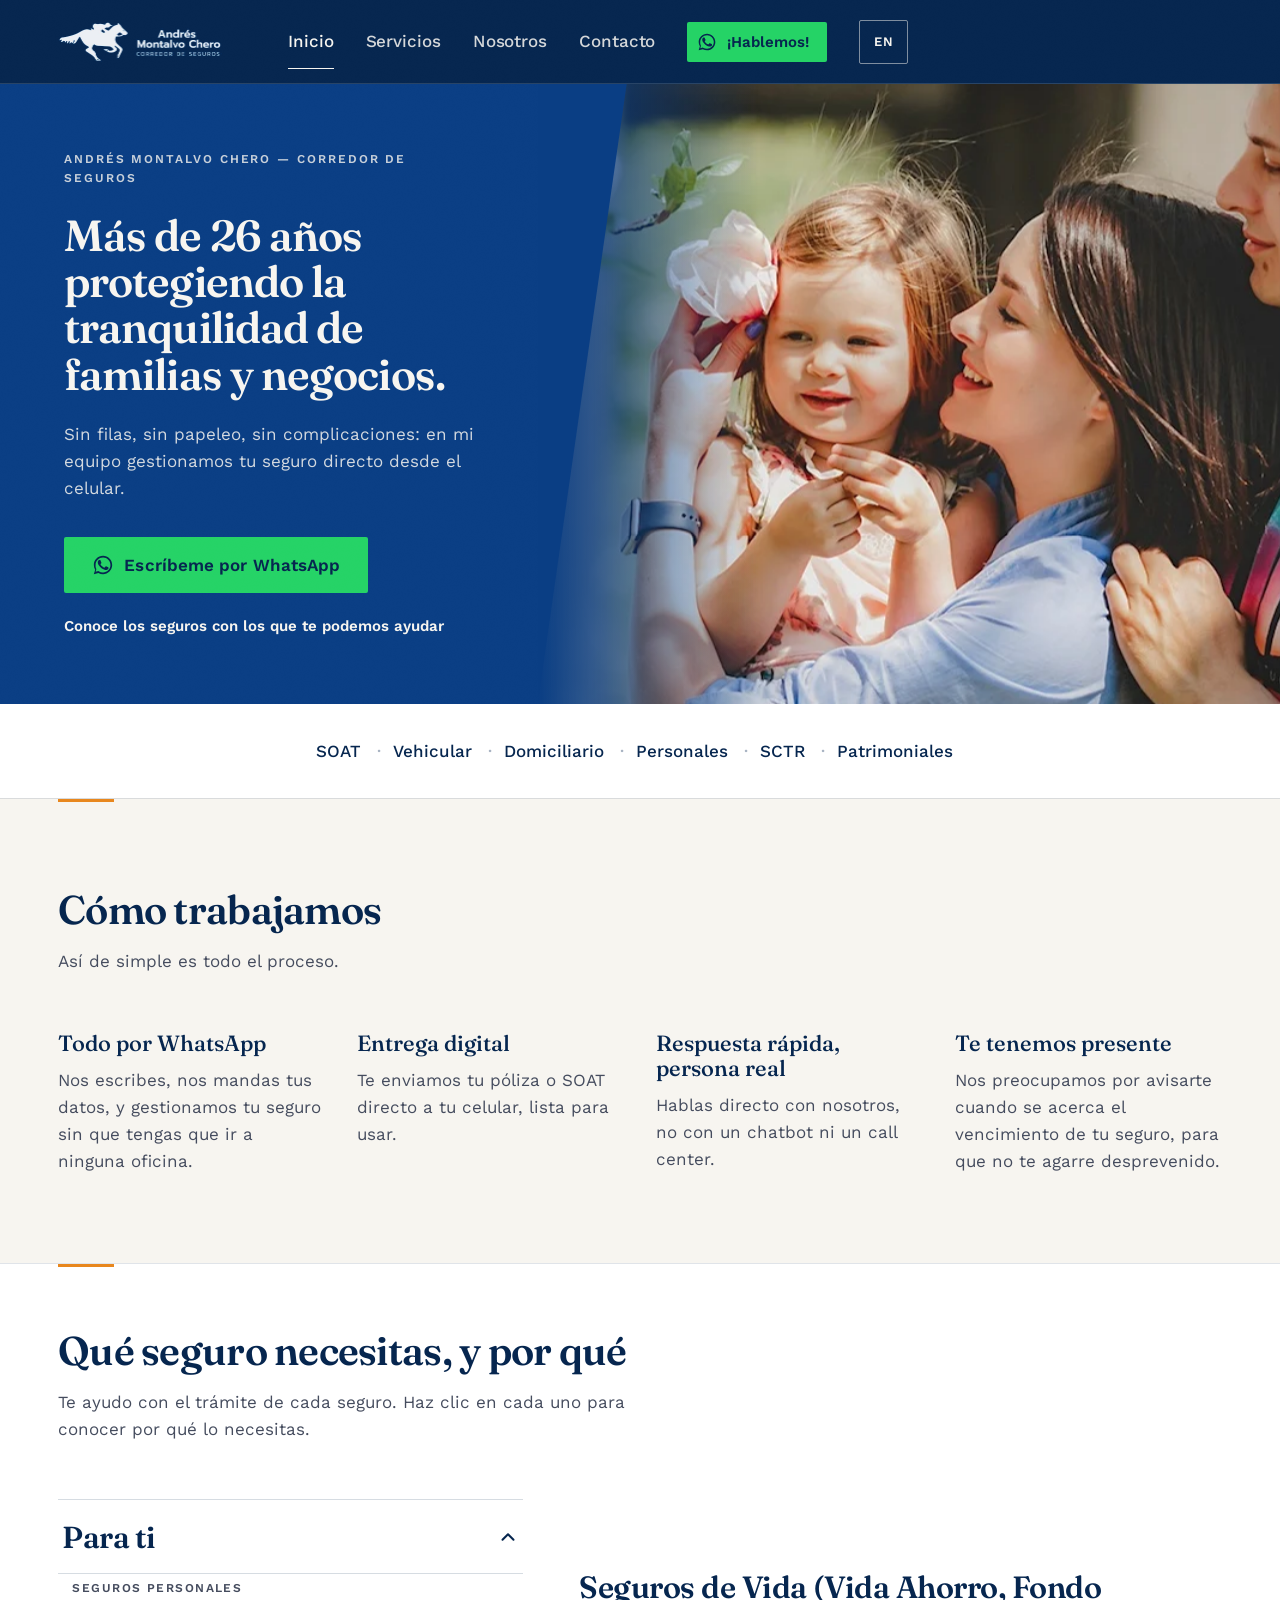
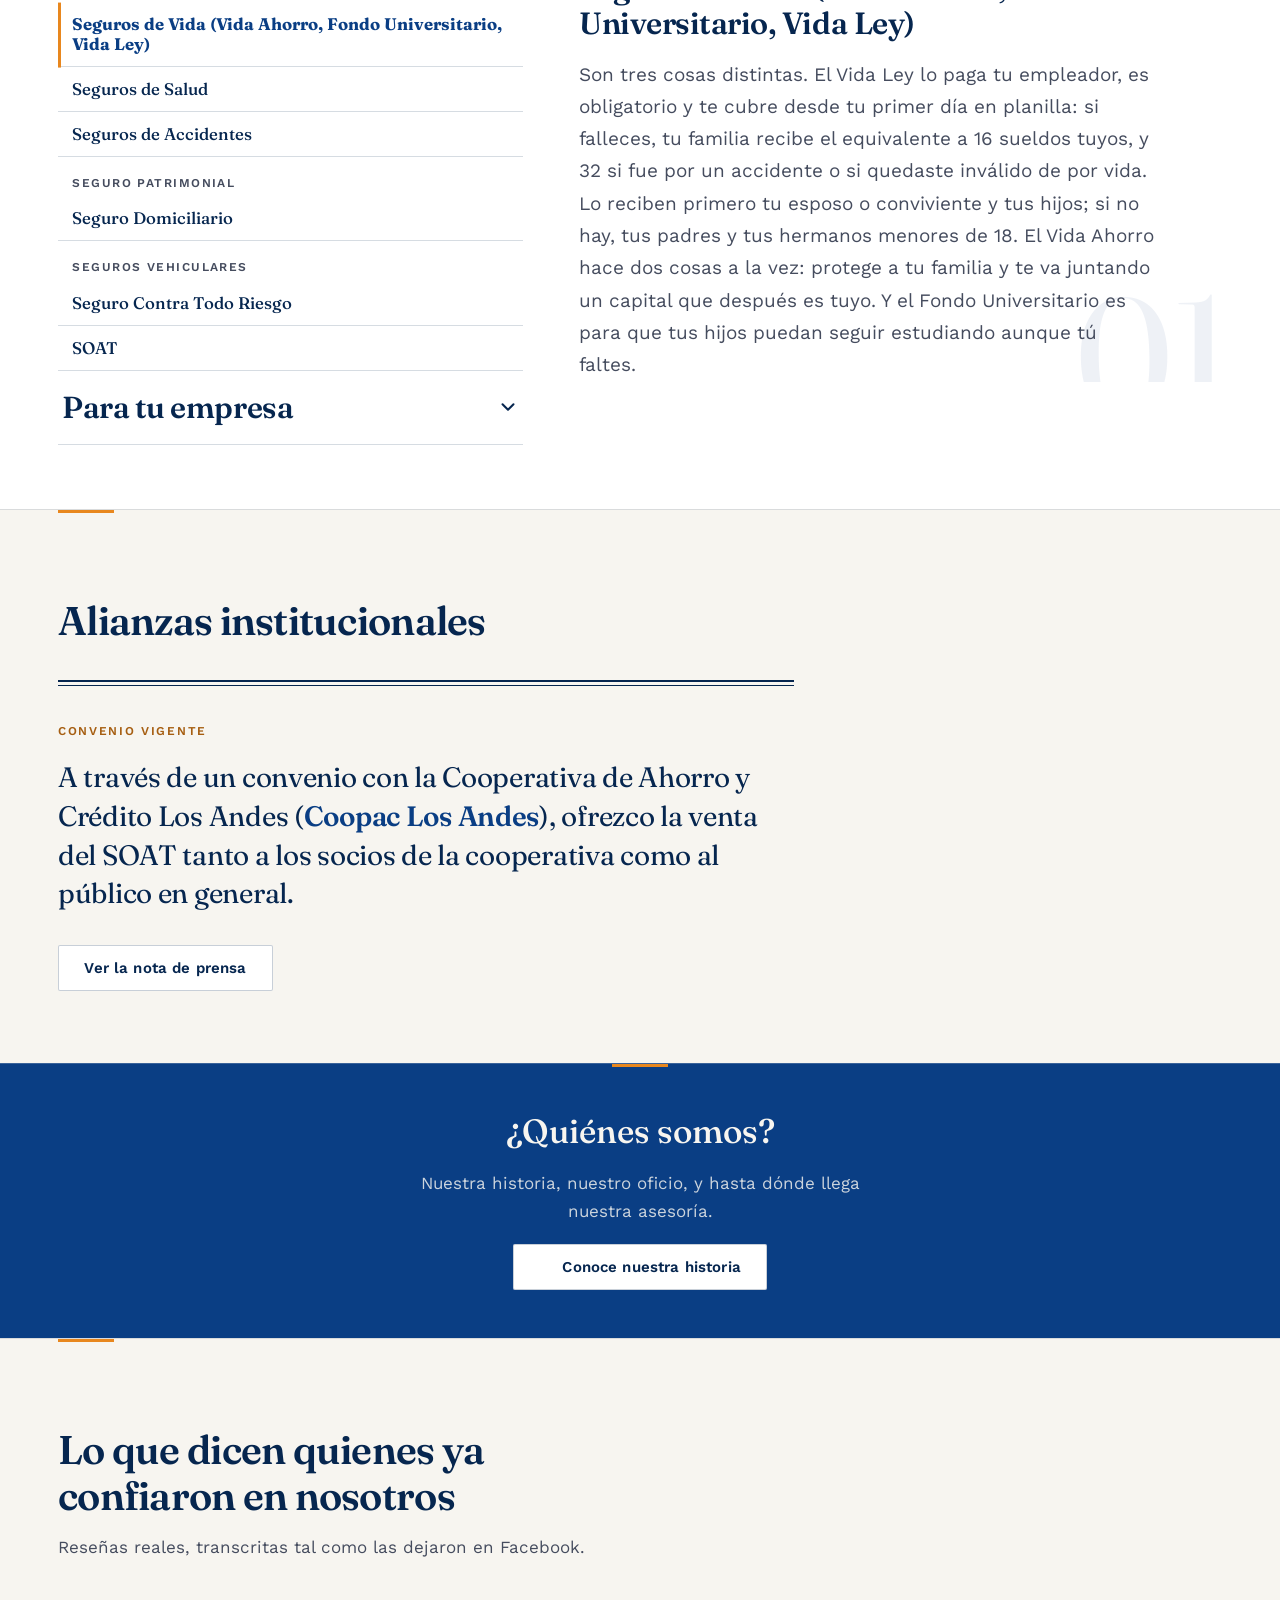
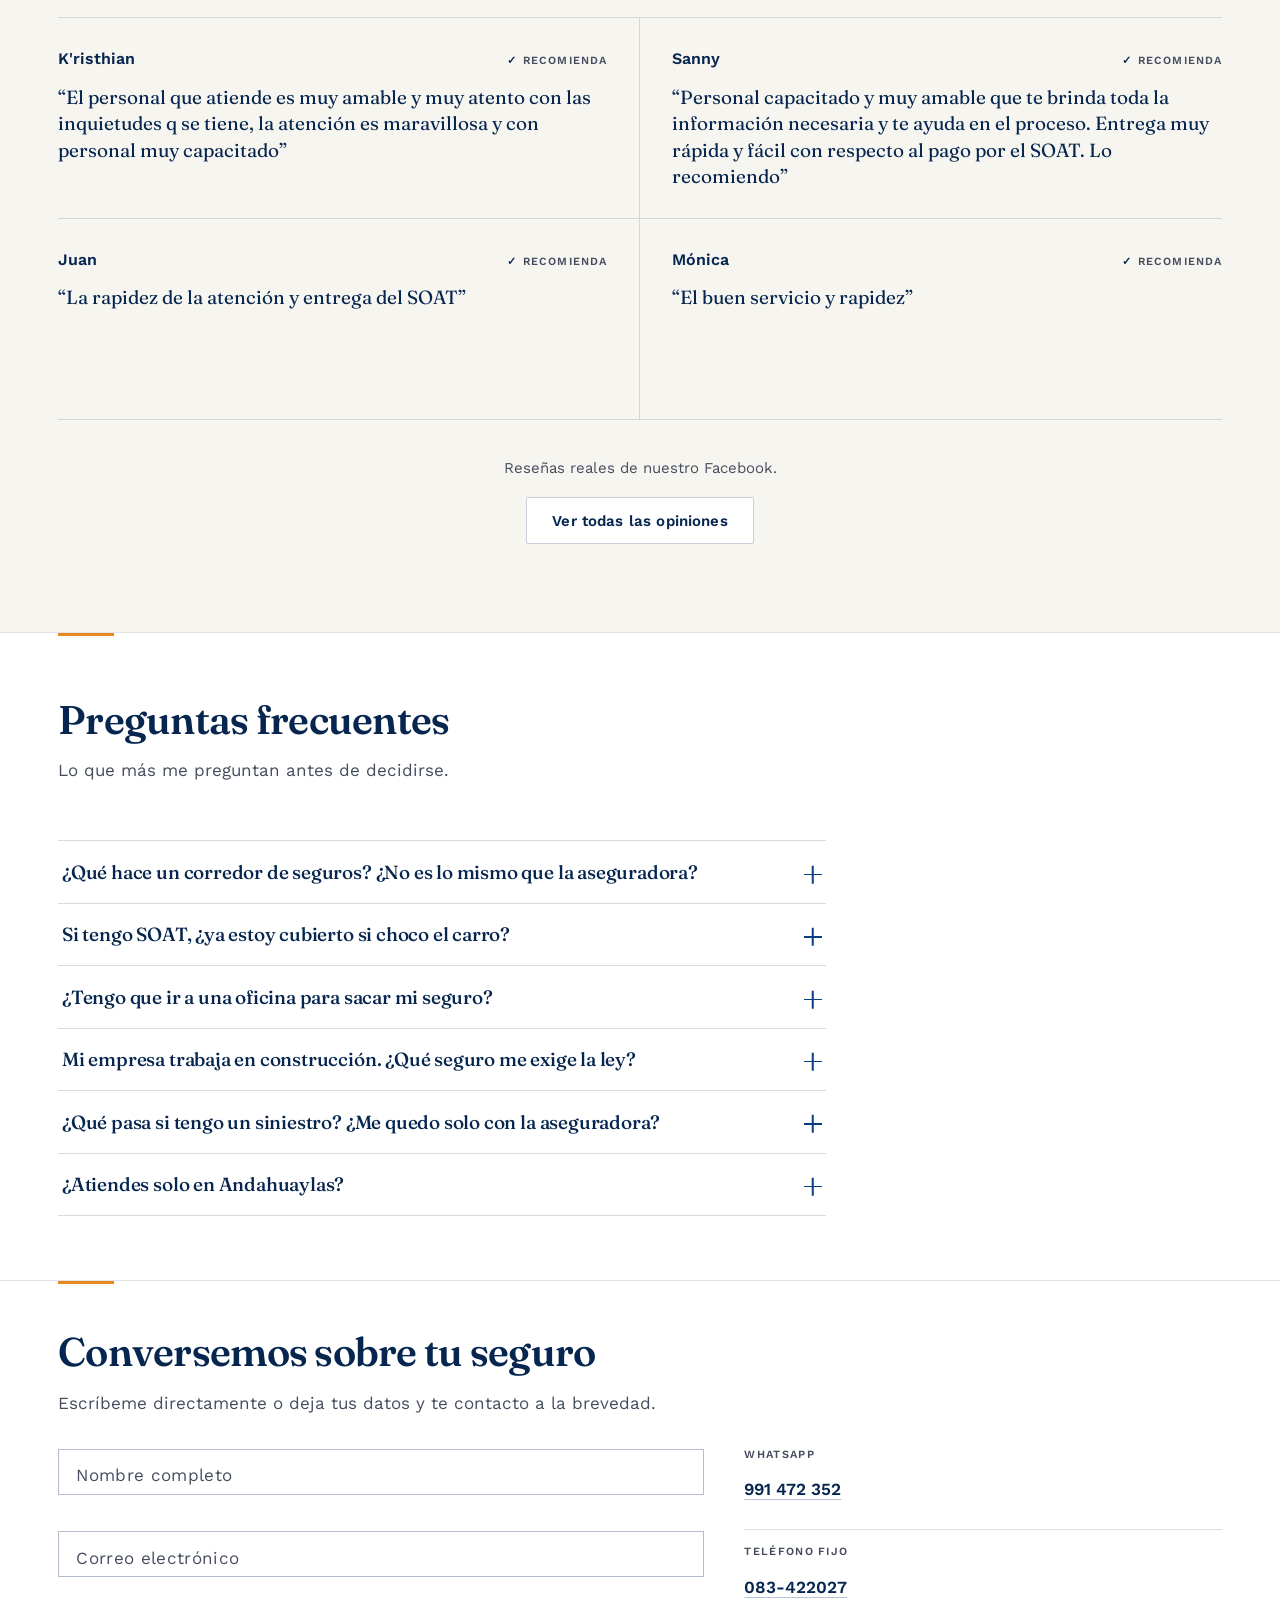
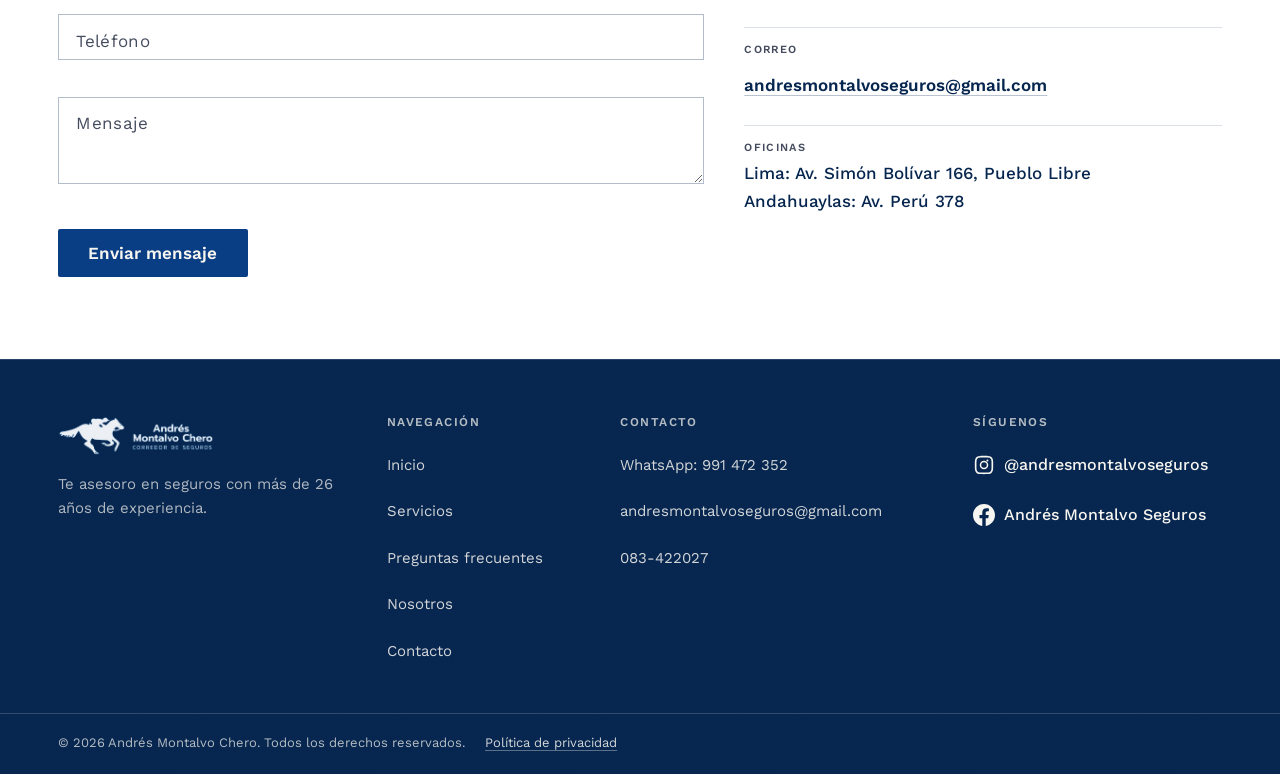
==== commit 1da731bc: "Rediseña el header y reordena la arquitectura de color El header era una barra hueso casi opaca sobr" ====
--- a/index.html
+++ b/index.html
@@ -5,7 +5,7 @@
 <meta name="viewport" content="width=device-width, initial-scale=1.0">
 <title>Andrés Montalvo Chero | Corredor de Seguros en Lima y Andahuaylas</title>
 <meta name="description" content="Corredor de seguros con más de 26 años de experiencia: SOAT, vehicular, personales, patrimoniales y de ingeniería. Andahuaylas, Lima y todo el Perú.">
-<meta name="theme-color" content="#0A3E84">
+<meta name="theme-color" content="#06264F">
 
 <link rel="canonical" href="https://montalvoseguros.com.pe/">
 
@@ -41,7 +41,7 @@
 
 <header class="site-header">
   <a href="#inicio" class="brand" aria-label="Andrés Montalvo Chero, corredor de seguros - ir al inicio">
-    <img src="assets/img/logo-azul.png" alt="Andrés Montalvo Chero, corredor de seguros" class="brand-logo">
+    <img src="assets/img/logo-blanco.png" alt="Andrés Montalvo Chero, corredor de seguros" class="brand-logo">
   </a>
 
   <div class="header-inner">
@@ -648,6 +648,14 @@
   </div>
 </footer>
 
+<!-- Región de avisos. Vive fuera de <main> porque el aviso pertenece a la
+     página, no a la sección donde está el formulario, y tiene que seguir
+     anunciándose aunque el foco se haya movido a otra parte. El contenedor
+     existe siempre en el DOM (aunque esté vacío): una región aria-live que
+     se inserta al mismo tiempo que su contenido no la anuncian de forma
+     fiable los lectores de pantalla. -->
+<div class="toast-region" id="toast-region" role="status" aria-live="polite" aria-atomic="true"></div>
+
 <script src="assets/js/script.js"></script>
 </body>
 </html>
--- a/assets/css/styles.css
+++ b/assets/css/styles.css
@@ -94,6 +94,20 @@
 html {
   scroll-behavior: smooth;
   scroll-padding-top: var(--header-height);
+  /* Red de seguridad para el panel de navegación móvil, que es
+     position:fixed y vive aparcado fuera de pantalla a la derecha
+     (translateX(100%)) mientras está cerrado. En cuanto el header se
+     oculta al bajar -transform: translateY(-100%)-, el header pasa a ser
+     bloque contenedor de sus descendientes fixed, y a partir de ahí el
+     panel entra en el cálculo de scrollWidth: el documento pasa a medir
+     el doble del viewport.
+     Medido en Chrome: ese desborde NO llega a ser desplazable (scrollX se
+     queda en 0 con y sin esta regla), así que hoy no se ve. Se deja igual
+     porque cuesta una línea y evita depender de ese detalle de
+     implementación en otros motores.
+     clip, y no hidden: hidden crearía un contenedor de scroll y rompería
+     el position:sticky del propio header. */
+  overflow-x: clip;
 }
 
 body {
@@ -171,6 +185,7 @@
 
 /* Sobre fondos oscuros, el foco en azul-marca no es legible: se cambia a
    hueso, que mantiene un contraste alto en ambas direcciones. */
+.site-header :focus-visible,
 .hero-copy :focus-visible,
 .site-footer :focus-visible,
 .about-masthead :focus-visible,
@@ -420,6 +435,13 @@
    Header
    -------------------------------------------------------------------------- */
 
+/* La barra era hueso casi opaca sobre un hero azul: lo primero que se veía
+   era una franja pálida, un canto duro, y después el bloque azul. El header
+   no pertenecía al hero, se le montaba encima como una capa de interfaz
+   aparte. En azul-marino deja de ser "chrome" y pasa a ser una banda más
+   del sistema de bloques de color, un tono por debajo del azul de marca.
+   Funciona en las cuatro páginas porque todas abren con un bloque oscuro
+   (hero y masthead en azul-marca, el 404 en azul-marino). */
 .site-header {
   position: sticky;
   top: 0;
@@ -427,9 +449,23 @@
   height: var(--header-height);
   display: flex;
   align-items: center;
-  background: rgba(247, 245, 240, 0.98);
-  border-bottom: 1px solid rgba(6, 38, 79, 0.12);
+  background: var(--azul-marino);
+  border-bottom: 1px solid rgba(247, 245, 240, 0.14);
   transition: transform 0.28s var(--ease);
+}
+
+/* Mismo grano que el resto de bloques sólidos de color, para que la banda
+   pertenezca a la misma superficie y no se lea como un plano plano pegado
+   encima. */
+.site-header::after {
+  content: '';
+  position: absolute;
+  inset: 0;
+  z-index: 0;
+  pointer-events: none;
+  opacity: 0.025;
+  mix-blend-mode: overlay;
+  background-image: url("data:image/svg+xml,%3Csvg xmlns='http://www.w3.org/2000/svg' width='200' height='200'%3E%3Cfilter id='n'%3E%3CfeTurbulence type='fractalNoise' baseFrequency='0.85' numOctaves='2' stitchTiles='stitch'/%3E%3CfeColorMatrix type='saturate' values='0'/%3E%3C/filter%3E%3Crect width='100%25' height='100%25' filter='url(%23n)'/%3E%3C/svg%3E");
 }
 
 .site-header.header-hidden {
@@ -444,15 +480,21 @@
    posiciona de forma absoluta contra .site-header (que ya es la caja
    contenedora por ser position:sticky) en vez de vivir en el flujo del
    contenedor centrado. */
+/* El logo vive fuera de .header-inner a propósito (ver .header-inner), pero
+   antes iba pegado a x=0 mientras TODO el resto del contenido del sitio
+   arrancaba en el margen del contenedor. Era el único elemento que
+   ignoraba la retícula, y no se leía como un full-bleed deliberado sino
+   como un padding que no se aplicó. Ahora se alinea al mismo margen que el
+   contenido: el borde del contenedor centrado más su padding. */
 .brand {
   position: absolute;
   left: 0;
   top: 0;
+  z-index: 1;
   height: 100%;
   display: flex;
   align-items: center;
-  padding-left: 0;
-  margin-left: 0;
+  padding-left: max(var(--container-pad), calc((100vw - var(--container-max)) / 2 + var(--container-pad)));
 }
 
 .brand-logo {
@@ -486,23 +528,20 @@
   z-index: 110;
 }
 
+/* Hueso tanto cerrado como abierto: la barra del header y el panel a
+   pantalla completa son ahora los dos azul-marino. Aquí hubo un bug real:
+   cuando las barras eran azul-marino, la X de cerrar quedaba invisible
+   sobre el panel del mismo color -el botón funcionaba, pero nada indicaba
+   dónde estaba-. */
 .nav-toggle span {
   display: block;
   height: 2px;
   width: 26px;
   margin: 0 auto;
-  background: var(--azul-marino);
+  background: var(--hueso);
   transition: transform 0.25s var(--ease), opacity 0.2s var(--ease), background-color 0.2s var(--ease);
 }
 
-/* Con el menú abierto, el panel a pantalla completa es azul-marino y las
-   barras del botón también eran azul-marino: la X de cerrar quedaba
-   literalmente invisible sobre su propio fondo. El botón seguía siendo
-   clickeable, pero no había nada que indicara dónde. Abierto, las barras
-   pasan a hueso. */
-.nav-toggle[aria-expanded="true"] span {
-  background: var(--hueso);
-}
 
 .nav-toggle[aria-expanded="true"] span:nth-child(1) {
   transform: translateY(7px) rotate(45deg);
@@ -1817,11 +1856,159 @@
 }
 
 /* --------------------------------------------------------------------------
+   Aviso emergente de envío (toast)
+   Mismo vocabulario que el resto del sitio: bloque de color sólido, filete
+   de acento, esquinas casi rectas. Nada de blur, nada de pastilla, nada de
+   sombra flotante difusa; la profundidad la da una sombra corta y cerrada.
+   -------------------------------------------------------------------------- */
+
+.toast-region {
+  position: fixed;
+  z-index: 300;
+  bottom: 1.25rem;
+  left: 1.25rem;
+  right: 1.25rem;
+  display: flex;
+  flex-direction: column;
+  align-items: stretch;
+  gap: 0.6rem;
+  /* El contenedor cubre el ancho de pantalla pero no debe interceptar
+     clics donde no hay aviso; cada aviso los recupera por su cuenta. */
+  pointer-events: none;
+}
+
+.toast {
+  position: relative;
+  display: flex;
+  align-items: flex-start;
+  gap: 0.85rem;
+  padding: 1rem 1.1rem 1rem 1.25rem;
+  background: var(--azul-marino);
+  color: var(--hueso);
+  border-radius: var(--radio);
+  /* El filete de acento reusa el mismo gesto que la marca de inicio de
+     sección: el color dice el resultado sin depender solo del texto. */
+  border-left: 3px solid var(--verde-whatsapp);
+  box-shadow: 0 8px 24px -12px rgba(6, 38, 79, 0.65);
+  pointer-events: auto;
+}
+
+.toast.is-error {
+  border-left-color: var(--naranja-marca);
+}
+
+.toast-icon {
+  flex-shrink: 0;
+  width: 20px;
+  height: 20px;
+  margin-top: 0.1rem;
+  color: var(--verde-whatsapp);
+}
+
+.toast.is-error .toast-icon {
+  color: var(--naranja-marca);
+}
+
+.toast-icon svg {
+  width: 100%;
+  height: 100%;
+  display: block;
+}
+
+.toast-body {
+  flex: 1;
+  min-width: 0;
+}
+
+.toast-title {
+  font-family: var(--font-cuerpo);
+  font-size: var(--fs-2xs);
+  font-weight: 600;
+  letter-spacing: 0.12em;
+  text-transform: uppercase;
+  color: rgba(247, 245, 240, 0.72);
+  margin: 0 0 0.25rem;
+}
+
+.toast-text {
+  font-size: var(--fs-sm);
+  line-height: 1.5;
+  color: var(--hueso);
+  margin: 0;
+}
+
+.toast-close {
+  flex-shrink: 0;
+  display: flex;
+  align-items: center;
+  justify-content: center;
+  width: 44px;
+  height: 44px;
+  margin: -0.6rem -0.5rem -0.6rem 0;
+  padding: 0;
+  background: none;
+  border: none;
+  color: rgba(247, 245, 240, 0.7);
+  font-size: 1.35rem;
+  line-height: 1;
+  transition: color 0.2s var(--ease);
+}
+
+.toast-close:hover {
+  color: var(--hueso);
+}
+
+.toast :focus-visible {
+  outline-color: var(--hueso);
+}
+
+/* Entrada y salida. Bajo prefers-reduced-motion el aviso simplemente
+   aparece y desaparece, sin desplazamiento ni fundido. */
+@media (prefers-reduced-motion: no-preference) {
+  .toast {
+    opacity: 0;
+    transform: translateY(12px);
+    transition: opacity 0.25s var(--ease), transform 0.25s var(--ease);
+  }
+
+  .toast.is-visible {
+    opacity: 1;
+    transform: translateY(0);
+  }
+
+  .toast.is-leaving {
+    opacity: 0;
+    transform: translateY(8px);
+  }
+}
+
+/* Desde tablet el aviso se ancla abajo a la derecha y deja de ocupar todo
+   el ancho: a 1440px una barra de borde a borde se lee como alerta de
+   sistema, no como confirmación de un formulario. */
+@media (min-width: 700px) {
+  .toast-region {
+    left: auto;
+    right: 1.75rem;
+    bottom: 1.75rem;
+    align-items: flex-end;
+    max-width: 24rem;
+  }
+
+  .toast {
+    width: 100%;
+  }
+}
+
+/* --------------------------------------------------------------------------
    Footer
    -------------------------------------------------------------------------- */
 
+/* Header y pie comparten el azul-marino: son los dos extremos que cierran
+   la página. El azul de marca queda reservado para los bloques de
+   CONTENIDO (hero, masthead, teaser de "¿Quiénes somos?"), así que el tono
+   distingue estructura de contenido en vez de repetirse sin criterio. */
 .site-footer {
-  background: var(--azul-marca);
+  background: var(--azul-marino);
   color: var(--hueso);
   border-top: 1px solid rgba(247, 245, 240, 0.15);
 }
@@ -2128,12 +2315,11 @@
    Página 404
    -------------------------------------------------------------------------- */
 
-/* azul-marino, no azul-marca: el footer ya es azul-marca, y con los dos
-   del mismo tono la página del 404 se leía como una sola losa azul
-   continua separada apenas por un filete al 15%. El tono más oscuro
-   devuelve la estructura de dos bloques. */
+/* Azul de marca, entre el header y el pie, que ahora son ambos
+   azul-marino: el cuerpo del 404 queda enmarcado por dos bandas más
+   oscuras en vez de fundirse con una de ellas. */
 .notfound {
-  background: var(--azul-marino);
+  background: var(--azul-marca);
   color: var(--hueso);
   min-height: 60vh;
   display: flex;
@@ -2243,11 +2429,24 @@
     display: none;
   }
 
+  /* El nav se agrupa junto al logo y solo el CTA y el idioma quedan a la
+     derecha. Antes eran dos grupos contra las paredes opuestas con ~620px
+     de vacío en medio, que no leía como minimalismo sino como inacabado;
+     así baja a ~135px y el header se percibe como una unidad. */
+  .header-inner {
+    justify-content: space-between;
+    padding-left: calc(max(var(--container-pad), (100vw - var(--container-max)) / 2 + var(--container-pad)) + 200px);
+  }
+
+  .nav-menu {
+    margin-right: auto;
+  }
+
   .nav-link {
     font-size: var(--fs-md);
     font-family: var(--font-cuerpo);
     font-weight: 500;
-    color: var(--azul-marino);
+    color: rgba(247, 245, 240, 0.86);
   }
 
   .nav-link::after {
@@ -2270,17 +2469,17 @@
   }
 
   .nav-link:hover {
-    color: var(--azul-marca);
+    color: var(--hueso);
   }
 
   .nav-link[aria-current="page"],
   .nav-link.is-active {
-    color: var(--azul-marca);
+    color: var(--hueso);
   }
 
   .nav-cta {
     margin-top: 0;
-    grid-template-columns: 40px 0fr;
+    grid-template-columns: 40px auto;
     height: 40px;
   }
 
@@ -2295,38 +2494,21 @@
   }
 
   .nav-cta-label {
-    padding-right: 0;
-  }
-
-  @media (hover: hover) {
-    .nav-cta:hover,
-    .nav-cta:focus-visible {
-      grid-template-columns: 40px 1fr;
-    }
-
-    .nav-cta:hover .nav-cta-label,
-    .nav-cta:focus-visible .nav-cta-label {
-      padding-right: 1.1rem;
-    }
-  }
-
-  @media (prefers-reduced-motion: no-preference) {
-    .nav-cta {
-      transition: background 0.2s var(--ease), transform 0.2s var(--ease), box-shadow 0.2s var(--ease), grid-template-columns 0.3s var(--ease);
-    }
+    padding-right: 1.1rem;
   }
 
   .lang-toggle {
     margin-top: 0;
-    border-color: var(--azul-marino);
-    color: var(--azul-marino);
+    border-color: rgba(247, 245, 240, 0.5);
+    color: var(--hueso);
     padding: 0.4rem 0.85rem;
     font-size: var(--fs-xs);
   }
 
   .lang-toggle:hover {
-    background: var(--azul-marino);
-    color: var(--hueso);
+    background: var(--hueso);
+    color: var(--azul-marino);
+    border-color: var(--hueso);
   }
 
   /* 42/58 en vez de 35/65. Con la columna de texto al 35% el titular caía
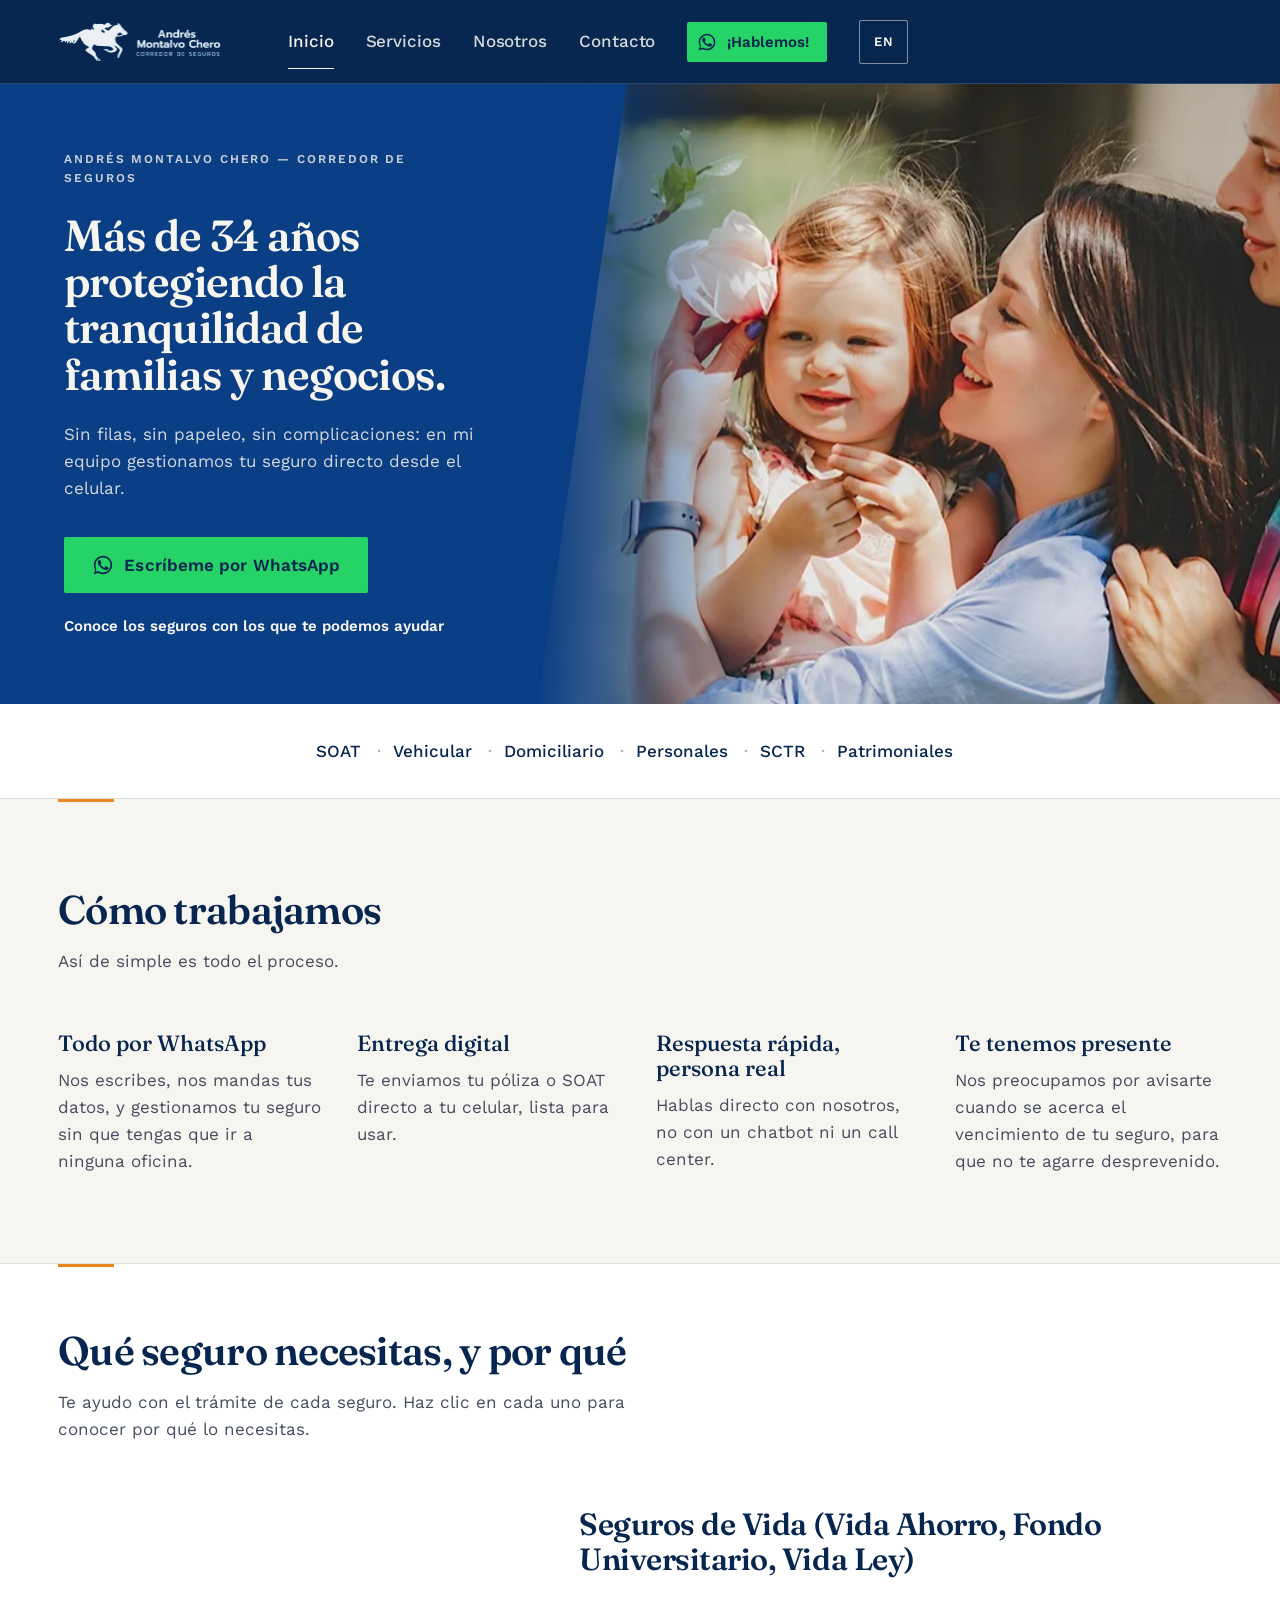
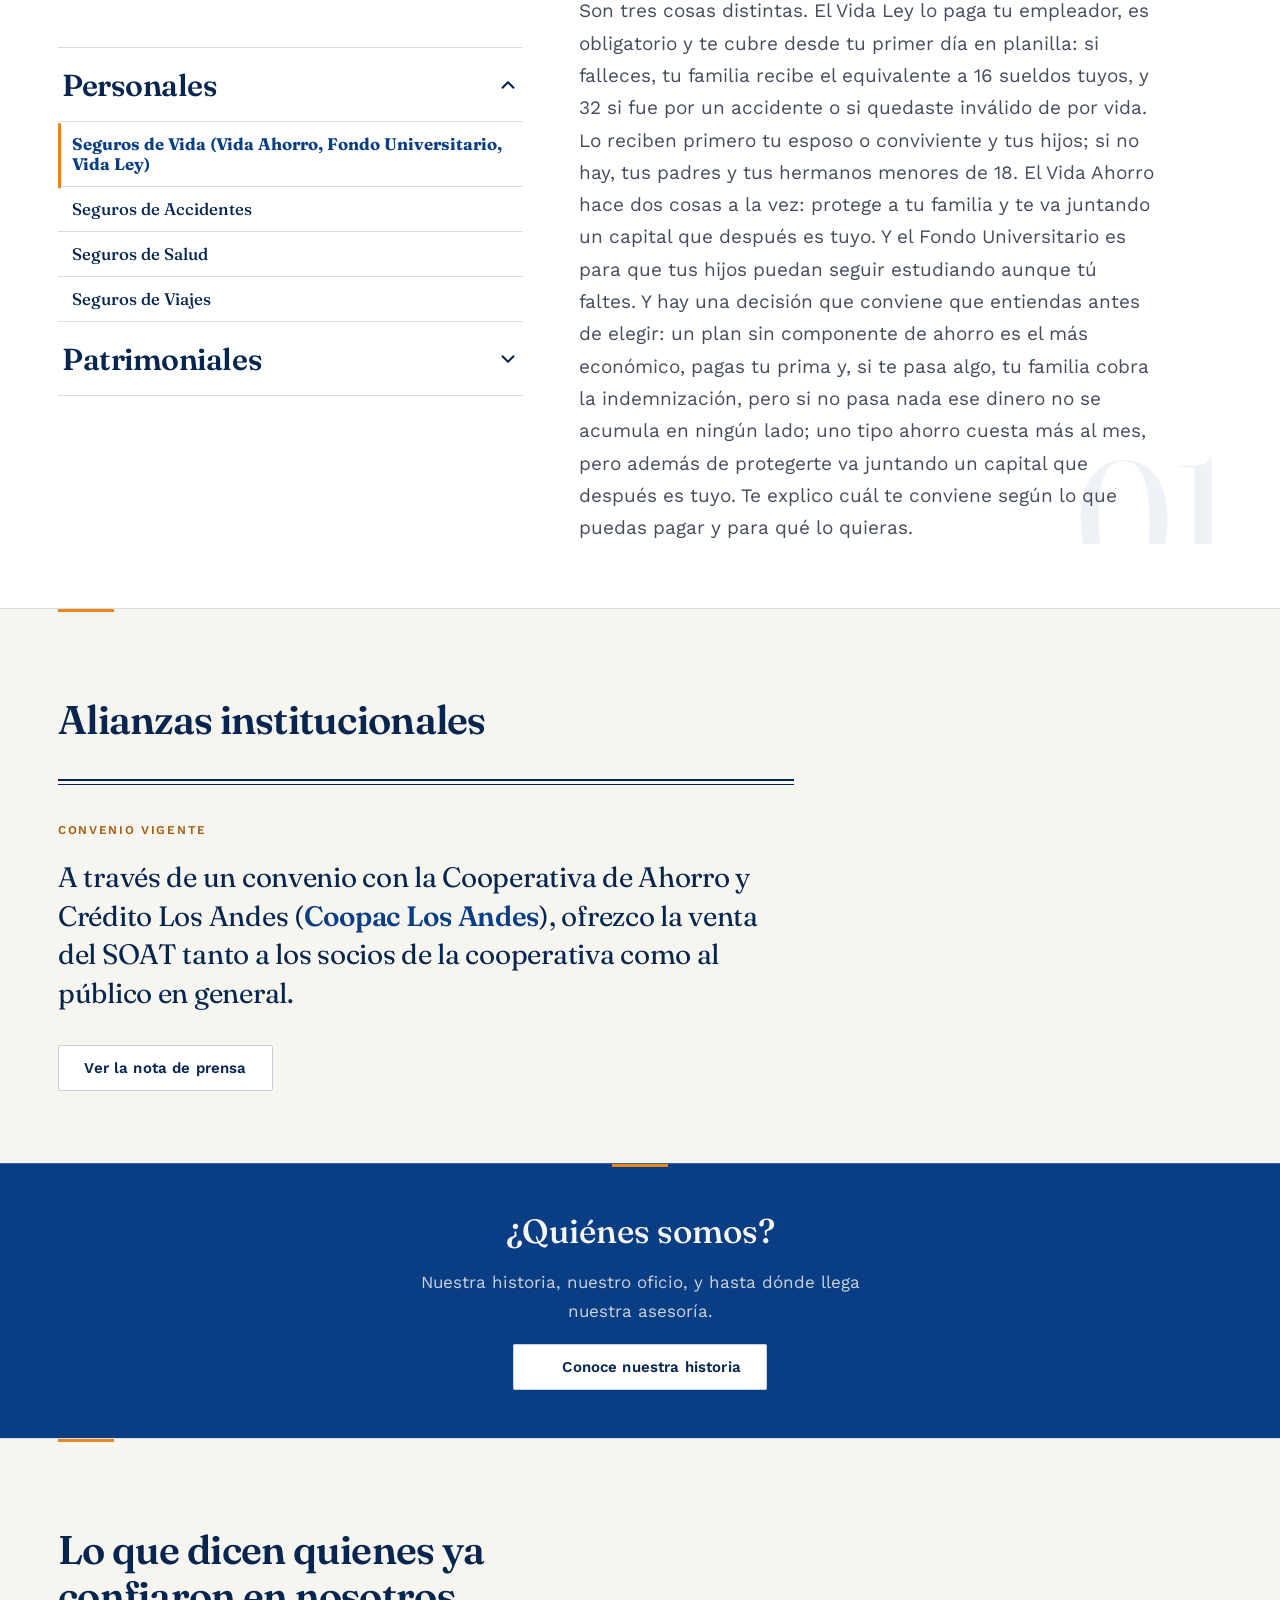
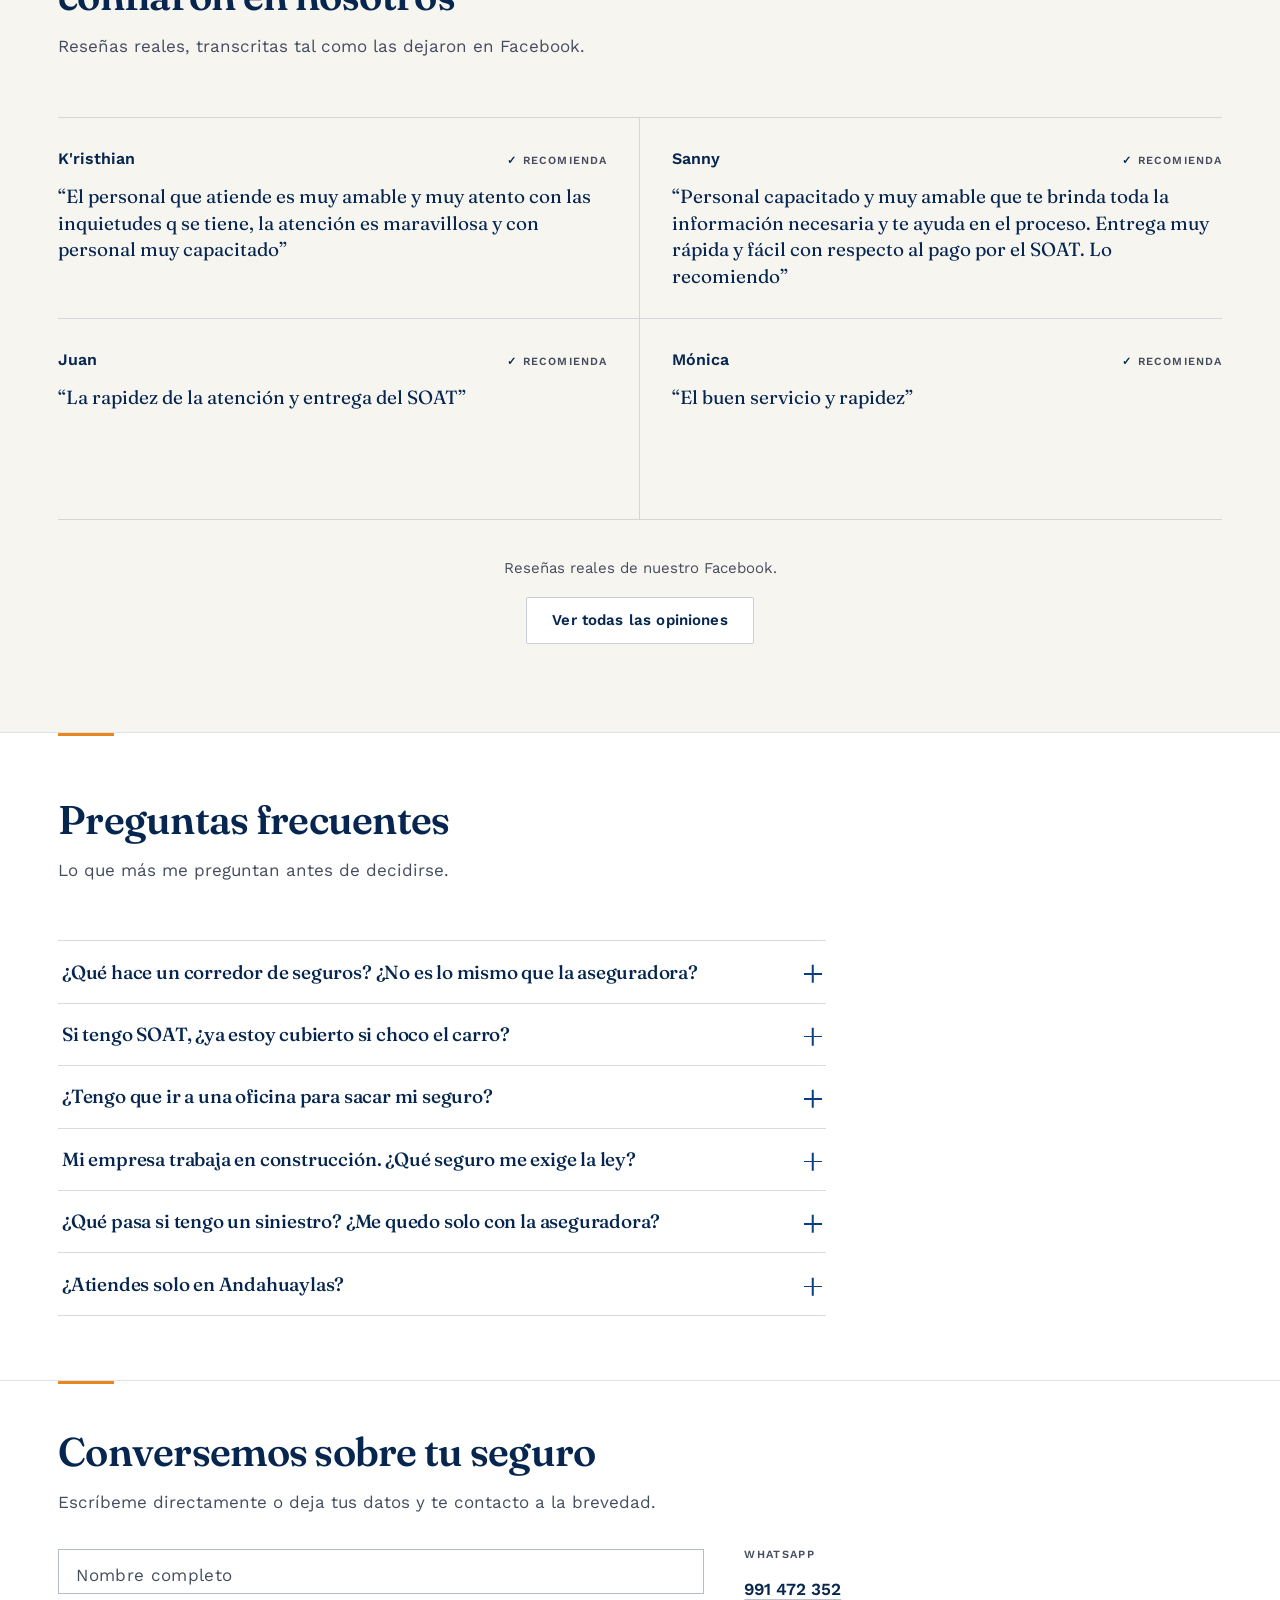
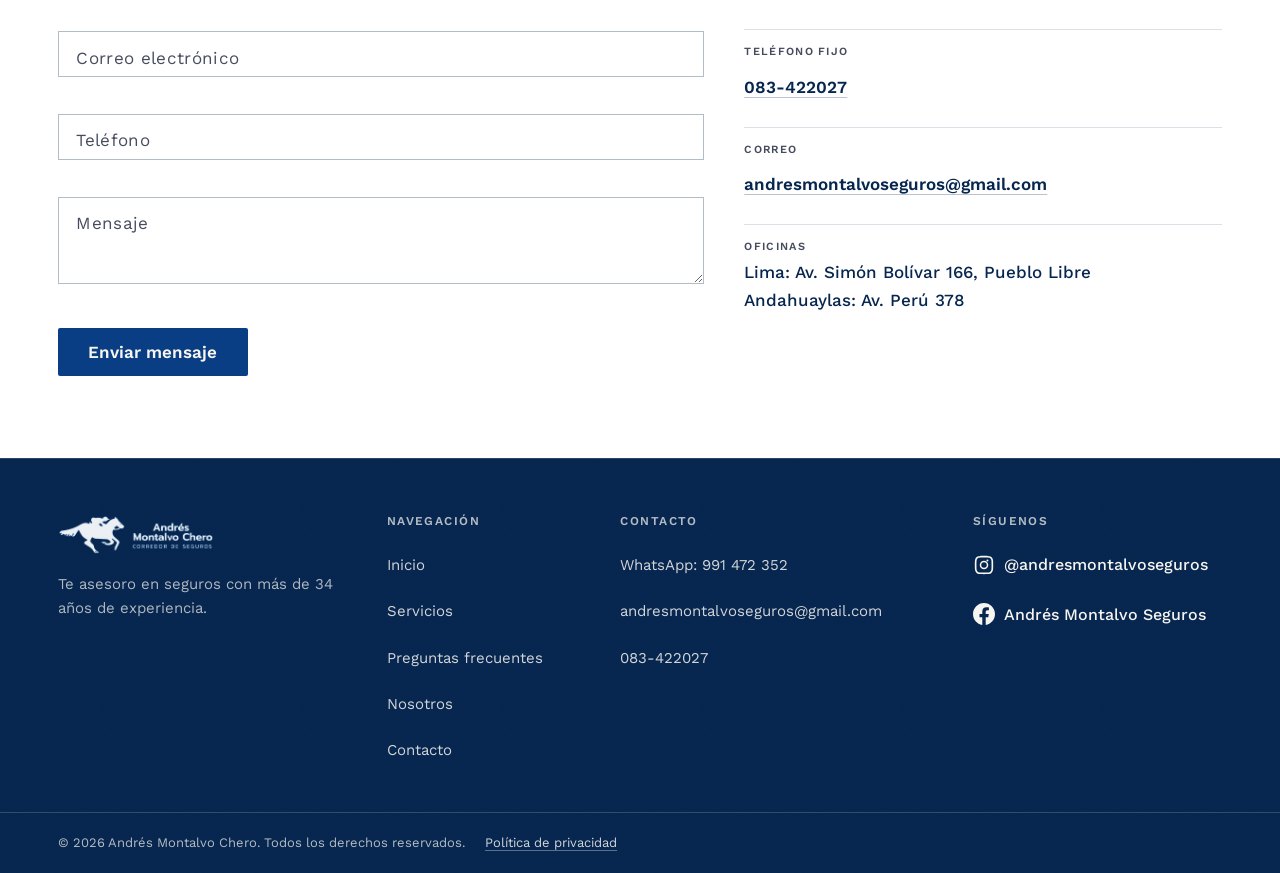
==== commit 2b089227: "Actualiza contenido de seguros y corrige la barra de acento Cambios pedidos por el cliente  - 34 año" ====
--- a/index.html
+++ b/index.html
@@ -4,7 +4,7 @@
 <meta charset="UTF-8">
 <meta name="viewport" content="width=device-width, initial-scale=1.0">
 <title>Andrés Montalvo Chero | Corredor de Seguros en Lima y Andahuaylas</title>
-<meta name="description" content="Corredor de seguros con más de 26 años de experiencia: SOAT, vehicular, personales, patrimoniales y de ingeniería. Andahuaylas, Lima y todo el Perú.">
+<meta name="description" content="Corredor de seguros con más de 34 años de experiencia: SOAT, vehicular, personales, patrimoniales y de ingeniería. Andahuaylas, Lima y todo el Perú.">
 <meta name="theme-color" content="#06264F">
 
 <link rel="canonical" href="https://montalvoseguros.com.pe/">
@@ -70,7 +70,7 @@
       <p class="hero-byline">
         <span data-es="Andrés Montalvo Chero — Corredor de Seguros" data-en="Andrés Montalvo Chero — Insurance Broker">Andrés Montalvo Chero — Corredor de Seguros</span>
       </p>
-      <h1 class="hero-title" id="hero-title" data-es="Más de 26 años protegiendo la tranquilidad de familias y negocios." data-en="More than 26 years protecting the peace of mind of families and businesses.">Más de 26 años protegiendo la tranquilidad de familias y negocios.</h1>
+      <h1 class="hero-title" id="hero-title" data-es="Más de 34 años protegiendo la tranquilidad de familias y negocios." data-en="More than 34 years protecting the peace of mind of families and businesses.">Más de 34 años protegiendo la tranquilidad de familias y negocios.</h1>
       <p class="hero-subtitle" data-es="Sin filas, sin papeleo, sin complicaciones: en mi equipo gestionamos tu seguro directo desde el celular." data-en="No lines, no paperwork, no hassle — my team and I handle your insurance right from your phone.">Sin filas, sin papeleo, sin complicaciones: en mi equipo gestionamos tu seguro directo desde el celular.</p>
       <div class="hero-actions">
         <a href="https://wa.me/51991472352?text=Hola%20Andrés%2C%20quisiera%20información%20sobre%20un%20seguro" target="_blank" rel="noopener noreferrer" class="btn-whatsapp">
@@ -139,14 +139,13 @@
         <div class="servicios-list-wrap">
           <span class="servicios-accent-bar" id="servicios-accent-bar" aria-hidden="true"></span>
 
-          <div class="servicio-group is-open" data-group="personas">
-            <button type="button" class="servicio-group-header" aria-expanded="true" aria-controls="servicio-group-panel-personas" id="servicio-group-trigger-personas">
-              <span class="servicio-group-title" data-es="Para ti" data-en="For you">Para ti</span>
+          <div class="servicio-group is-open" data-group="personales">
+            <button type="button" class="servicio-group-header" aria-expanded="true" aria-controls="servicio-group-panel-personales" id="servicio-group-trigger-personales">
+              <span class="servicio-group-title" data-es="Personales" data-en="Personal">Personales</span>
               <svg class="servicio-group-chevron" viewBox="0 0 16 16" aria-hidden="true"><path d="M4 6l4 4 4-4" fill="none" stroke="currentColor" stroke-width="1.5" stroke-linecap="round" stroke-linejoin="round"/></svg>
             </button>
-            <div class="servicio-group-panel" id="servicio-group-panel-personas" role="region" aria-labelledby="servicio-group-trigger-personas">
+            <div class="servicio-group-panel" id="servicio-group-panel-personales" role="region" aria-labelledby="servicio-group-trigger-personales">
               <div class="servicio-group-panel-inner">
-                <h3 class="servicio-subheading" data-es="Seguros personales" data-en="Personal insurance">Seguros personales</h3>
                 <ul class="servicio-group-list">
                   <li class="servicio-item" data-index="0">
                     <button type="button" class="servicio-trigger" aria-expanded="false" aria-controls="servicio-mobile-0" id="servicio-trigger-0">
@@ -154,128 +153,125 @@
                     </button>
                     <div class="servicio-panel-mobile" id="servicio-mobile-0" role="region" aria-labelledby="servicio-trigger-0" aria-hidden="true">
                       <div class="servicio-panel-mobile-inner">
-                        <p data-es="Son tres cosas distintas. El Vida Ley lo paga tu empleador, es obligatorio y te cubre desde tu primer día en planilla: si falleces, tu familia recibe el equivalente a 16 sueldos tuyos, y 32 si fue por un accidente o si quedaste inválido de por vida. Lo reciben primero tu esposo o conviviente y tus hijos; si no hay, tus padres y tus hermanos menores de 18. El Vida Ahorro hace dos cosas a la vez: protege a tu familia y te va juntando un capital que después es tuyo. Y el Fondo Universitario es para que tus hijos puedan seguir estudiando aunque tú faltes." data-en="These are three different things. Vida Ley is paid by your employer, it is mandatory, and it covers you from your first day on the payroll: if you die, your family receives the equivalent of 16 of your salaries, or 32 if it was an accident or you were left permanently disabled. Your spouse or partner and your children get it first; if there are none, your parents and your siblings under 18. Vida Ahorro does two things at once: it protects your family and builds up savings that later belong to you. And Fondo Universitario is so your children can keep studying even if you are gone.">Son tres cosas distintas. El Vida Ley lo paga tu empleador, es obligatorio y te cubre desde tu primer día en planilla: si falleces, tu familia recibe el equivalente a 16 sueldos tuyos, y 32 si fue por un accidente o si quedaste inválido de por vida. Lo reciben primero tu esposo o conviviente y tus hijos; si no hay, tus padres y tus hermanos menores de 18. El Vida Ahorro hace dos cosas a la vez: protege a tu familia y te va juntando un capital que después es tuyo. Y el Fondo Universitario es para que tus hijos puedan seguir estudiando aunque tú faltes.</p>
+                        <p data-es="Son tres cosas distintas. El Vida Ley lo paga tu empleador, es obligatorio y te cubre desde tu primer día en planilla: si falleces, tu familia recibe el equivalente a 16 sueldos tuyos, y 32 si fue por un accidente o si quedaste inválido de por vida. Lo reciben primero tu esposo o conviviente y tus hijos; si no hay, tus padres y tus hermanos menores de 18. El Vida Ahorro hace dos cosas a la vez: protege a tu familia y te va juntando un capital que después es tuyo. Y el Fondo Universitario es para que tus hijos puedan seguir estudiando aunque tú faltes. Y hay una decisión que conviene que entiendas antes de elegir: un plan sin componente de ahorro es el más económico, pagas tu prima y, si te pasa algo, tu familia cobra la indemnización, pero si no pasa nada ese dinero no se acumula en ningún lado; uno tipo ahorro cuesta más al mes, pero además de protegerte va juntando un capital que después es tuyo. Te explico cuál te conviene según lo que puedas pagar y para qué lo quieras." data-en="These are three different things. Vida Ley is paid by your employer, it is mandatory, and it covers you from your first day on the payroll: if you die, your family receives the equivalent of 16 of your salaries, or 32 if it was an accident or you were left permanently disabled. Your spouse or partner and your children get it first; if there are none, your parents and your siblings under 18. Vida Ahorro does two things at once: it protects your family and builds up savings that later belong to you. And Fondo Universitario is so your children can keep studying even if you are gone. And there is one decision worth understanding before you choose: a plan with no savings component is the cheapest one — you pay your premium and, if something happens to you, your family collects the payout, but if nothing happens that money does not build up anywhere; a savings-type plan costs more each month, but on top of protecting you it builds up capital that later belongs to you. I will explain which one suits you based on what you can pay and what you want it for.">Son tres cosas distintas. El Vida Ley lo paga tu empleador, es obligatorio y te cubre desde tu primer día en planilla: si falleces, tu familia recibe el equivalente a 16 sueldos tuyos, y 32 si fue por un accidente o si quedaste inválido de por vida. Lo reciben primero tu esposo o conviviente y tus hijos; si no hay, tus padres y tus hermanos menores de 18. El Vida Ahorro hace dos cosas a la vez: protege a tu familia y te va juntando un capital que después es tuyo. Y el Fondo Universitario es para que tus hijos puedan seguir estudiando aunque tú faltes. Y hay una decisión que conviene que entiendas antes de elegir: un plan sin componente de ahorro es el más económico, pagas tu prima y, si te pasa algo, tu familia cobra la indemnización, pero si no pasa nada ese dinero no se acumula en ningún lado; uno tipo ahorro cuesta más al mes, pero además de protegerte va juntando un capital que después es tuyo. Te explico cuál te conviene según lo que puedas pagar y para qué lo quieras.</p>
                       </div>
                     </div>
                   </li>
 
                   <li class="servicio-item" data-index="1">
                     <button type="button" class="servicio-trigger" aria-expanded="false" aria-controls="servicio-mobile-1" id="servicio-trigger-1">
-                      <span class="servicio-name" data-es="Seguros de Salud" data-en="Health Insurance">Seguros de Salud</span>
+                      <span class="servicio-name" data-es="Seguros de Accidentes" data-en="Accident Insurance">Seguros de Accidentes</span>
                     </button>
                     <div class="servicio-panel-mobile" id="servicio-mobile-1" role="region" aria-labelledby="servicio-trigger-1" aria-hidden="true">
                       <div class="servicio-panel-mobile-inner">
-                        <p data-es="Es para atenderte en clínica privada sin que la cuenta te asuste. Cubre tus consultas con el doctor, los medicamentos, y si hay que operarte o quedarte internado, también. La idea es que cuando te enfermes pienses en curarte y no en cuánto va a costar. Te ayudo a ver qué plan te conviene según lo que de verdad vas a usar." data-en="This one is so you can get treated at a private clinic without the bill scaring you. It covers your doctor visits, your medication, and if you need surgery or a hospital stay, that too. The idea is that when you get sick you think about getting better, not about what it will cost. I will help you work out which plan makes sense for what you will actually use.">Es para atenderte en clínica privada sin que la cuenta te asuste. Cubre tus consultas con el doctor, los medicamentos, y si hay que operarte o quedarte internado, también. La idea es que cuando te enfermes pienses en curarte y no en cuánto va a costar. Te ayudo a ver qué plan te conviene según lo que de verdad vas a usar.</p>
+                        <p data-es="Un accidente no avisa. Si tienes uno, este seguro paga los gastos médicos y te entrega un dinero si quedas inválido, sea para siempre o solo en parte. Si el accidente es fatal, ese dinero va a tu familia. Vale las 24 horas, todos los días: en el trabajo, en la calle o en tu propia casa." data-en="An accident gives you no warning. If you have one, this insurance pays the medical costs and hands you money if you are left disabled, whether permanently or only partly. If the accident is fatal, that money goes to your family. It applies 24 hours a day, every day: at work, on the street, or in your own home.">Un accidente no avisa. Si tienes uno, este seguro paga los gastos médicos y te entrega un dinero si quedas inválido, sea para siempre o solo en parte. Si el accidente es fatal, ese dinero va a tu familia. Vale las 24 horas, todos los días: en el trabajo, en la calle o en tu propia casa.</p>
                       </div>
                     </div>
                   </li>
 
                   <li class="servicio-item" data-index="2">
                     <button type="button" class="servicio-trigger" aria-expanded="false" aria-controls="servicio-mobile-2" id="servicio-trigger-2">
-                      <span class="servicio-name" data-es="Seguros de Accidentes" data-en="Accident Insurance">Seguros de Accidentes</span>
+                      <span class="servicio-name" data-es="Seguros de Salud" data-en="Health Insurance">Seguros de Salud</span>
                     </button>
                     <div class="servicio-panel-mobile" id="servicio-mobile-2" role="region" aria-labelledby="servicio-trigger-2" aria-hidden="true">
                       <div class="servicio-panel-mobile-inner">
-                        <p data-es="Un accidente no avisa. Si tienes uno, este seguro paga los gastos médicos y te entrega un dinero si quedas inválido, sea para siempre o solo en parte. Si el accidente es fatal, ese dinero va a tu familia. Vale las 24 horas, todos los días: en el trabajo, en la calle o en tu propia casa." data-en="An accident gives you no warning. If you have one, this insurance pays the medical costs and hands you money if you are left disabled, whether permanently or only partly. If the accident is fatal, that money goes to your family. It applies 24 hours a day, every day: at work, on the street, or in your own home.">Un accidente no avisa. Si tienes uno, este seguro paga los gastos médicos y te entrega un dinero si quedas inválido, sea para siempre o solo en parte. Si el accidente es fatal, ese dinero va a tu familia. Vale las 24 horas, todos los días: en el trabajo, en la calle o en tu propia casa.</p>
-                      </div>
-                    </div>
-                  </li>
-                </ul>
-
-                <h3 class="servicio-subheading" data-es="Seguro patrimonial" data-en="Property insurance">Seguro patrimonial</h3>
-                <ul class="servicio-group-list">
+                        <p data-es="Es para atenderte en clínica privada sin que la cuenta te asuste. Cubre tus consultas con el doctor, los medicamentos, y si hay que operarte o quedarte internado, también. La idea es que cuando te enfermes pienses en curarte y no en cuánto va a costar. Te ayudo a ver qué plan te conviene según lo que de verdad vas a usar." data-en="This one is so you can get treated at a private clinic without the bill scaring you. It covers your doctor visits, your medication, and if you need surgery or a hospital stay, that too. The idea is that when you get sick you think about getting better, not about what it will cost. I will help you work out which plan makes sense for what you will actually use.">Es para atenderte en clínica privada sin que la cuenta te asuste. Cubre tus consultas con el doctor, los medicamentos, y si hay que operarte o quedarte internado, también. La idea es que cuando te enfermes pienses en curarte y no en cuánto va a costar. Te ayudo a ver qué plan te conviene según lo que de verdad vas a usar.</p>
+                      </div>
+                    </div>
+                  </li>
+
                   <li class="servicio-item" data-index="3">
                     <button type="button" class="servicio-trigger" aria-expanded="false" aria-controls="servicio-mobile-3" id="servicio-trigger-3">
-                      <span class="servicio-name" data-es="Seguro Domiciliario" data-en="Home Insurance">Seguro Domiciliario</span>
+                      <span class="servicio-name" data-es="Seguros de Viajes" data-en="Travel Insurance">Seguros de Viajes</span>
                     </button>
                     <div class="servicio-panel-mobile" id="servicio-mobile-3" role="region" aria-labelledby="servicio-trigger-3" aria-hidden="true">
                       <div class="servicio-panel-mobile-inner">
-                        <p data-es="Tu casa es probablemente lo que más te ha costado en la vida. Este seguro la cubre si se incendia, si tiembla, si se inunda, si se rompe una tubería o si entran a robarte a la fuerza. También cubre el daño que le hagas a otro sin querer: si una fuga tuya termina malogrando el departamento del vecino, eso lo paga el seguro y no tu bolsillo." data-en="Your home is probably the most expensive thing you will ever own. This insurance covers it if there is a fire, an earthquake, a flood, a burst pipe, or if someone breaks in. It also covers damage you cause someone else by accident: if a leak at your place ends up ruining your neighbor's flat, the insurance pays for that, not you.">Tu casa es probablemente lo que más te ha costado en la vida. Este seguro la cubre si se incendia, si tiembla, si se inunda, si se rompe una tubería o si entran a robarte a la fuerza. También cubre el daño que le hagas a otro sin querer: si una fuga tuya termina malogrando el departamento del vecino, eso lo paga el seguro y no tu bolsillo.</p>
+                        <p data-es="Es el que te acompaña cuando sales del país. Si te enfermas o tienes un accidente durante el viaje, cubre la atención médica allá, que es donde una consulta de emergencia te puede costar lo que no imaginas. Si la cosa es grave, cubre también los gastos de repatriación para traerte de vuelta. Y según el plan que tomes, entran además la cancelación del vuelo o la pérdida de tu equipaje. Dime a dónde viajas y por cuántos días, y vemos qué plan te conviene." data-en="This is the one that goes with you when you leave the country. If you fall ill or have an accident during the trip, it covers your medical care over there, where an emergency visit can cost you more than you would imagine. If it is serious, it also covers repatriation costs to bring you back. And depending on the plan you take, flight cancellation or lost luggage are included too. Tell me where you are traveling and for how many days, and we will work out which plan suits you.">Es el que te acompaña cuando sales del país. Si te enfermas o tienes un accidente durante el viaje, cubre la atención médica allá, que es donde una consulta de emergencia te puede costar lo que no imaginas. Si la cosa es grave, cubre también los gastos de repatriación para traerte de vuelta. Y según el plan que tomes, entran además la cancelación del vuelo o la pérdida de tu equipaje. Dime a dónde viajas y por cuántos días, y vemos qué plan te conviene.</p>
                       </div>
                     </div>
                   </li>
                 </ul>
-
-                <h3 class="servicio-subheading" data-es="Seguros vehiculares" data-en="Vehicle insurance">Seguros vehiculares</h3>
+              </div>
+            </div>
+          </div>
+
+          <div class="servicio-group" data-group="patrimoniales">
+            <button type="button" class="servicio-group-header" aria-expanded="false" aria-controls="servicio-group-panel-patrimoniales" id="servicio-group-trigger-patrimoniales">
+              <span class="servicio-group-title" data-es="Patrimoniales" data-en="Property">Patrimoniales</span>
+              <svg class="servicio-group-chevron" viewBox="0 0 16 16" aria-hidden="true"><path d="M4 6l4 4 4-4" fill="none" stroke="currentColor" stroke-width="1.5" stroke-linecap="round" stroke-linejoin="round"/></svg>
+            </button>
+            <div class="servicio-group-panel" id="servicio-group-panel-patrimoniales" role="region" aria-labelledby="servicio-group-trigger-patrimoniales">
+              <div class="servicio-group-panel-inner">
+                <h3 class="servicio-subheading" data-es="Casa y local" data-en="Home and premises">Casa y local</h3>
                 <ul class="servicio-group-list">
                   <li class="servicio-item" data-index="4">
                     <button type="button" class="servicio-trigger" aria-expanded="false" aria-controls="servicio-mobile-4" id="servicio-trigger-4">
-                      <span class="servicio-name" data-es="Seguro Contra Todo Riesgo" data-en="Comprehensive Vehicle Insurance">Seguro Contra Todo Riesgo</span>
+                      <span class="servicio-name" data-es="Seguro Domiciliario" data-en="Home Insurance">Seguro Domiciliario</span>
                     </button>
                     <div class="servicio-panel-mobile" id="servicio-mobile-4" role="region" aria-labelledby="servicio-trigger-4" aria-hidden="true">
                       <div class="servicio-panel-mobile-inner">
-                        <p data-es="Este es el que cubre tu carro. Si chocas, si te lo roban entero, si te roban una pieza, si te rompen una luna, si te lo rayan o si el clima lo malogra, entra. También cubre el daño que le hagas a otro carro o a una persona, y te manda grúa y auxilio mecánico si quedas varado. Ojo con esto: es distinto del SOAT, y lo ideal es tener los dos." data-en="This is the one that covers your car. If you crash, if it gets stolen whole, if someone takes a part off it, if a window gets smashed, if it gets keyed, or if the weather wrecks it, it is covered. It also covers damage you do to another car or to a person, and it sends a tow truck and roadside help if you break down. Careful with this one: it is not the same as SOAT, and ideally you have both.">Este es el que cubre tu carro. Si chocas, si te lo roban entero, si te roban una pieza, si te rompen una luna, si te lo rayan o si el clima lo malogra, entra. También cubre el daño que le hagas a otro carro o a una persona, y te manda grúa y auxilio mecánico si quedas varado. Ojo con esto: es distinto del SOAT, y lo ideal es tener los dos.</p>
+                        <p data-es="Tu casa es probablemente lo que más te ha costado en la vida. Este seguro la cubre si se incendia, si tiembla, si se inunda, si se rompe una tubería o si entran a robarte a la fuerza. También cubre el daño que le hagas a otro sin querer: si una fuga tuya termina malogrando el departamento del vecino, eso lo paga el seguro y no tu bolsillo." data-en="Your home is probably the most expensive thing you will ever own. This insurance covers it if there is a fire, an earthquake, a flood, a burst pipe, or if someone breaks in. It also covers damage you cause someone else by accident: if a leak at your place ends up ruining your neighbor's flat, the insurance pays for that, not you.">Tu casa es probablemente lo que más te ha costado en la vida. Este seguro la cubre si se incendia, si tiembla, si se inunda, si se rompe una tubería o si entran a robarte a la fuerza. También cubre el daño que le hagas a otro sin querer: si una fuga tuya termina malogrando el departamento del vecino, eso lo paga el seguro y no tu bolsillo.</p>
                       </div>
                     </div>
                   </li>
 
                   <li class="servicio-item" data-index="5">
                     <button type="button" class="servicio-trigger" aria-expanded="false" aria-controls="servicio-mobile-5" id="servicio-trigger-5">
-                      <span class="servicio-name">SOAT</span>
+                      <span class="servicio-name" data-es="Seguro para Oficinas" data-en="Office Insurance">Seguro para Oficinas</span>
                     </button>
                     <div class="servicio-panel-mobile" id="servicio-mobile-5" role="region" aria-labelledby="servicio-trigger-5" aria-hidden="true">
                       <div class="servicio-panel-mobile-inner">
-                        <p data-es="El SOAT es obligatorio: si manejas sin él, estás en falta. Sirve para una sola cosa, pero importante: si hay un accidente, paga la atención médica de los heridos. De todos, no solo tuya: los que iban contigo y también el peatón que se cruzó. Lo que no paga es tu carro abollado, y por eso no reemplaza al seguro vehicular. Te lo tramito y te llega al celular." data-en="SOAT is mandatory: drive without it and you are breaking the law. It does one thing, but an important one: if there is an accident, it pays for the medical care of anyone hurt. Everyone, not just you: whoever was riding with you and the pedestrian who stepped out too. What it does not pay for is your dented car, which is why it does not replace car insurance. I handle the paperwork and it reaches your phone.">El SOAT es obligatorio: si manejas sin él, estás en falta. Sirve para una sola cosa, pero importante: si hay un accidente, paga la atención médica de los heridos. De todos, no solo tuya: los que iban contigo y también el peatón que se cruzó. Lo que no paga es tu carro abollado, y por eso no reemplaza al seguro vehicular. Te lo tramito y te llega al celular.</p>
-                      </div>
-                    </div>
-                  </li>
-                </ul>
-              </div>
-            </div>
-          </div>
-
-          <div class="servicio-group" data-group="empresa">
-            <button type="button" class="servicio-group-header" aria-expanded="false" aria-controls="servicio-group-panel-empresa" id="servicio-group-trigger-empresa">
-              <span class="servicio-group-title" data-es="Para tu empresa" data-en="For your business">Para tu empresa</span>
-              <svg class="servicio-group-chevron" viewBox="0 0 16 16" aria-hidden="true"><path d="M4 6l4 4 4-4" fill="none" stroke="currentColor" stroke-width="1.5" stroke-linecap="round" stroke-linejoin="round"/></svg>
-            </button>
-            <div class="servicio-group-panel" id="servicio-group-panel-empresa" role="region" aria-labelledby="servicio-group-trigger-empresa">
-              <div class="servicio-group-panel-inner">
-                <h3 class="servicio-subheading" data-es="Seguros patrimoniales" data-en="Property insurance">Seguros patrimoniales</h3>
-                <ul class="servicio-group-list">
+                        <p data-es="Piensa en todo lo que hay dentro de tu oficina: computadoras, muebles, documentos. Este seguro los cubre si hay un incendio, si entran a robar, si se inunda o si tiembla. Y normalmente también cubre lo que le pase a la gente que entra: si un cliente se resbala y se lastima adentro, no lo terminas pagando tú." data-en="Think about everything inside your office: computers, furniture, paperwork. This insurance covers it if there is a fire, a break-in, a flood, or an earthquake. And it usually also covers what happens to the people who walk in: if a client slips and gets hurt on your premises, you are not the one left paying.">Piensa en todo lo que hay dentro de tu oficina: computadoras, muebles, documentos. Este seguro los cubre si hay un incendio, si entran a robar, si se inunda o si tiembla. Y normalmente también cubre lo que le pase a la gente que entra: si un cliente se resbala y se lastima adentro, no lo terminas pagando tú.</p>
+                      </div>
+                    </div>
+                  </li>
+
                   <li class="servicio-item" data-index="6">
                     <button type="button" class="servicio-trigger" aria-expanded="false" aria-controls="servicio-mobile-6" id="servicio-trigger-6">
-                      <span class="servicio-name" data-es="Seguro para Oficinas" data-en="Office Insurance">Seguro para Oficinas</span>
+                      <span class="servicio-name" data-es="Seguro para Negocios" data-en="Business Insurance">Seguro para Negocios</span>
                     </button>
                     <div class="servicio-panel-mobile" id="servicio-mobile-6" role="region" aria-labelledby="servicio-trigger-6" aria-hidden="true">
                       <div class="servicio-panel-mobile-inner">
-                        <p data-es="Piensa en todo lo que hay dentro de tu oficina: computadoras, muebles, documentos. Este seguro los cubre si hay un incendio, si entran a robar, si se inunda o si tiembla. Y normalmente también cubre lo que le pase a la gente que entra: si un cliente se resbala y se lastima adentro, no lo terminas pagando tú." data-en="Think about everything inside your office: computers, furniture, paperwork. This insurance covers it if there is a fire, a break-in, a flood, or an earthquake. And it usually also covers what happens to the people who walk in: if a client slips and gets hurt on your premises, you are not the one left paying.">Piensa en todo lo que hay dentro de tu oficina: computadoras, muebles, documentos. Este seguro los cubre si hay un incendio, si entran a robar, si se inunda o si tiembla. Y normalmente también cubre lo que le pase a la gente que entra: si un cliente se resbala y se lastima adentro, no lo terminas pagando tú.</p>
-                      </div>
-                    </div>
-                  </li>
-
+                        <p data-es="Es un seguro que junta varias protecciones en una sola. Cubre incendio, asalto o robo, sismo, inundación o tubería rota, lunas rotas, y también destrozos si hay disturbios en la calle. Incluye algo que pocos esperan: si un trabajador que maneja tu plata te roba, eso también está cubierto. Y si tu negocio le causa un daño a un cliente, el seguro responde. Cuéntame de qué es tu negocio y armo la cobertura que te sirve." data-en="This is one policy that bundles several protections together. It covers fire, robbery or theft, earthquake, flooding or a burst pipe, broken windows, and damage from riots in the street. It includes something most people do not expect: if an employee who handles your money steals from you, that is covered too. And if your business causes harm to a customer, the insurance responds. Tell me what your business does and I will put together the coverage that fits.">Es un seguro que junta varias protecciones en una sola. Cubre incendio, asalto o robo, sismo, inundación o tubería rota, lunas rotas, y también destrozos si hay disturbios en la calle. Incluye algo que pocos esperan: si un trabajador que maneja tu plata te roba, eso también está cubierto. Y si tu negocio le causa un daño a un cliente, el seguro responde. Cuéntame de qué es tu negocio y armo la cobertura que te sirve.</p>
+                      </div>
+                    </div>
+                  </li>
+                </ul>
+
+                <h3 class="servicio-subheading" data-es="Seguro vehicular" data-en="Vehicle insurance">Seguro vehicular</h3>
+                <ul class="servicio-group-list">
                   <li class="servicio-item" data-index="7">
                     <button type="button" class="servicio-trigger" aria-expanded="false" aria-controls="servicio-mobile-7" id="servicio-trigger-7">
-                      <span class="servicio-name" data-es="Seguro para Negocios" data-en="Business Insurance">Seguro para Negocios</span>
+                      <span class="servicio-name" data-es="Seguro Contra Todo Riesgo" data-en="Comprehensive Vehicle Insurance">Seguro Contra Todo Riesgo</span>
                     </button>
                     <div class="servicio-panel-mobile" id="servicio-mobile-7" role="region" aria-labelledby="servicio-trigger-7" aria-hidden="true">
                       <div class="servicio-panel-mobile-inner">
-                        <p data-es="Es un seguro que junta varias protecciones en una sola. Cubre incendio, asalto o robo, sismo, inundación o tubería rota, lunas rotas, y también destrozos si hay disturbios en la calle. Incluye algo que pocos esperan: si un trabajador que maneja tu plata te roba, eso también está cubierto. Y si tu negocio le causa un daño a un cliente, el seguro responde. Cuéntame de qué es tu negocio y armo la cobertura que te sirve." data-en="This is one policy that bundles several protections together. It covers fire, robbery or theft, earthquake, flooding or a burst pipe, broken windows, and damage from riots in the street. It includes something most people do not expect: if an employee who handles your money steals from you, that is covered too. And if your business causes harm to a customer, the insurance responds. Tell me what your business does and I will put together the coverage that fits.">Es un seguro que junta varias protecciones en una sola. Cubre incendio, asalto o robo, sismo, inundación o tubería rota, lunas rotas, y también destrozos si hay disturbios en la calle. Incluye algo que pocos esperan: si un trabajador que maneja tu plata te roba, eso también está cubierto. Y si tu negocio le causa un daño a un cliente, el seguro responde. Cuéntame de qué es tu negocio y armo la cobertura que te sirve.</p>
-                      </div>
-                    </div>
-                  </li>
-                </ul>
-
-                <h3 class="servicio-subheading" data-es="Seguros de ingeniería" data-en="Engineering insurance">Seguros de ingeniería</h3>
-                <ul class="servicio-group-list">
+                        <p data-es="Este es el que cubre tu carro. Si chocas, si te lo roban entero, si te roban una pieza, si te rompen una luna, si te lo rayan o si el clima lo malogra, entra. También cubre el daño que le hagas a otro carro o a una persona, y te manda grúa y auxilio mecánico si quedas varado. Ojo con esto: es distinto del SOAT, y lo ideal es tener los dos." data-en="This is the one that covers your car. If you crash, if it gets stolen whole, if someone takes a part off it, if a window gets smashed, if it gets keyed, or if the weather wrecks it, it is covered. It also covers damage you do to another car or to a person, and it sends a tow truck and roadside help if you break down. Careful with this one: it is not the same as SOAT, and ideally you have both.">Este es el que cubre tu carro. Si chocas, si te lo roban entero, si te roban una pieza, si te rompen una luna, si te lo rayan o si el clima lo malogra, entra. También cubre el daño que le hagas a otro carro o a una persona, y te manda grúa y auxilio mecánico si quedas varado. Ojo con esto: es distinto del SOAT, y lo ideal es tener los dos.</p>
+                      </div>
+                    </div>
+                  </li>
+
                   <li class="servicio-item" data-index="8">
                     <button type="button" class="servicio-trigger" aria-expanded="false" aria-controls="servicio-mobile-8" id="servicio-trigger-8">
-                      <span class="servicio-name">Seguro TREC</span>
+                      <span class="servicio-name">SOAT</span>
                     </button>
                     <div class="servicio-panel-mobile" id="servicio-mobile-8" role="region" aria-labelledby="servicio-trigger-8" aria-hidden="true">
                       <div class="servicio-panel-mobile-inner">
-                        <p data-es="Si trabajas con maquinaria pesada, como grúas o excavadoras, esto la cubre mientras está trabajando en obra: si se malogra por un accidente, si se incendia o si te la roban. Son máquinas caras, y sin seguro una sola pérdida te puede parar toda la obra." data-en="If you work with heavy machinery, things like cranes or excavators, this covers it while it is working on site: if it is damaged in an accident, if it catches fire, or if it gets stolen. These are expensive machines, and without insurance a single loss can bring your whole project to a stop.">Si trabajas con maquinaria pesada, como grúas o excavadoras, esto la cubre mientras está trabajando en obra: si se malogra por un accidente, si se incendia o si te la roban. Son máquinas caras, y sin seguro una sola pérdida te puede parar toda la obra.</p>
-                      </div>
-                    </div>
-                  </li>
-
+                        <p data-es="El SOAT es obligatorio: si manejas sin él, estás en falta. Sirve para una sola cosa, pero importante: si hay un accidente, paga la atención médica de los heridos. De todos, no solo tuya: los que iban contigo y también el peatón que se cruzó. Lo que no paga es tu carro abollado, y por eso no reemplaza al seguro vehicular. Te lo tramito y te llega al celular." data-en="SOAT is mandatory: drive without it and you are breaking the law. It does one thing, but an important one: if there is an accident, it pays for the medical care of anyone hurt. Everyone, not just you: whoever was riding with you and the pedestrian who stepped out too. What it does not pay for is your dented car, which is why it does not replace car insurance. I handle the paperwork and it reaches your phone.">El SOAT es obligatorio: si manejas sin él, estás en falta. Sirve para una sola cosa, pero importante: si hay un accidente, paga la atención médica de los heridos. De todos, no solo tuya: los que iban contigo y también el peatón que se cruzó. Lo que no paga es tu carro abollado, y por eso no reemplaza al seguro vehicular. Te lo tramito y te llega al celular.</p>
+                      </div>
+                    </div>
+                  </li>
+                </ul>
+
+                <h3 class="servicio-subheading" data-es="Obras e ingeniería" data-en="Construction and engineering">Obras e ingeniería</h3>
+                <ul class="servicio-group-list">
                   <li class="servicio-item" data-index="9">
                     <button type="button" class="servicio-trigger" aria-expanded="false" aria-controls="servicio-mobile-9" id="servicio-trigger-9">
                       <span class="servicio-name">Seguro CAR</span>
                     </button>
                     <div class="servicio-panel-mobile" id="servicio-mobile-9" role="region" aria-labelledby="servicio-trigger-9" aria-hidden="true">
                       <div class="servicio-panel-mobile-inner">
-                        <p data-es="Es el seguro de la obra mientras se está construyendo. Cubre lo que ya levantaste, los materiales que tienes guardados en obra y las máquinas, si algo les pasa por accidente. Suma sismo, inundación, huelgas y terrorismo, y también responde si la obra le causa un daño a alguien de afuera. Es el que necesitas si eres contratista y estás construyendo." data-en="This is the insurance for a building project while it is going up. It covers what you have already built, the materials stored on site, and the machines, if something happens to them by accident. It adds earthquake, flooding, strikes, and terrorism, and it also responds if the project causes harm to someone outside it. This is the one you need if you are a contractor doing construction.">Es el seguro de la obra mientras se está construyendo. Cubre lo que ya levantaste, los materiales que tienes guardados en obra y las máquinas, si algo les pasa por accidente. Suma sismo, inundación, huelgas y terrorismo, y también responde si la obra le causa un daño a alguien de afuera. Es el que necesitas si eres contratista y estás construyendo.</p>
+                        <p data-es="Es el seguro de la obra mientras se está construyendo. Cubre lo que ya levantaste, los materiales que tienes guardados en obra y las máquinas, si algo les pasa por accidente. Suma sismo, inundación, huelgas y terrorismo, y también responde si la obra le causa un daño a alguien de afuera. Es el que necesitas si eres contratista y estás construyendo. Un ejemplo concreto de eso último: si una excavación tuya termina agrietando la pared del vecino, es la responsabilidad civil que ya viene incluida en el CAR la que responde por ese daño." data-en="This is the insurance for a building project while it is going up. It covers what you have already built, the materials stored on site, and the machines, if something happens to them by accident. It adds earthquake, flooding, strikes, and terrorism, and it also responds if the project causes harm to someone outside it. This is the one you need if you are a contractor doing construction. A concrete example of that last part: if one of your excavations ends up cracking the neighbor's wall, it is the civil liability already included in CAR that answers for that damage.">Es el seguro de la obra mientras se está construyendo. Cubre lo que ya levantaste, los materiales que tienes guardados en obra y las máquinas, si algo les pasa por accidente. Suma sismo, inundación, huelgas y terrorismo, y también responde si la obra le causa un daño a alguien de afuera. Es el que necesitas si eres contratista y estás construyendo. Un ejemplo concreto de eso último: si una excavación tuya termina agrietando la pared del vecino, es la responsabilidad civil que ya viene incluida en el CAR la que responde por ese daño.</p>
                       </div>
                     </div>
                   </li>
@@ -293,9 +289,20 @@
 
                   <li class="servicio-item" data-index="11">
                     <button type="button" class="servicio-trigger" aria-expanded="false" aria-controls="servicio-mobile-11" id="servicio-trigger-11">
+                      <span class="servicio-name">Seguro TREC</span>
+                    </button>
+                    <div class="servicio-panel-mobile" id="servicio-mobile-11" role="region" aria-labelledby="servicio-trigger-11" aria-hidden="true">
+                      <div class="servicio-panel-mobile-inner">
+                        <p data-es="Si trabajas con maquinaria pesada, como grúas o excavadoras, esto la cubre mientras está trabajando en obra: si se malogra por un accidente, si se incendia o si te la roban. Son máquinas caras, y sin seguro una sola pérdida te puede parar toda la obra." data-en="If you work with heavy machinery, things like cranes or excavators, this covers it while it is working on site: if it is damaged in an accident, if it catches fire, or if it gets stolen. These are expensive machines, and without insurance a single loss can bring your whole project to a stop.">Si trabajas con maquinaria pesada, como grúas o excavadoras, esto la cubre mientras está trabajando en obra: si se malogra por un accidente, si se incendia o si te la roban. Son máquinas caras, y sin seguro una sola pérdida te puede parar toda la obra.</p>
+                      </div>
+                    </div>
+                  </li>
+
+                  <li class="servicio-item" data-index="12">
+                    <button type="button" class="servicio-trigger" aria-expanded="false" aria-controls="servicio-mobile-12" id="servicio-trigger-12">
                       <span class="servicio-name">Seguro SCTR</span>
                     </button>
-                    <div class="servicio-panel-mobile" id="servicio-mobile-11" role="region" aria-labelledby="servicio-trigger-11" aria-hidden="true">
+                    <div class="servicio-panel-mobile" id="servicio-mobile-12" role="region" aria-labelledby="servicio-trigger-12" aria-hidden="true">
                       <div class="servicio-panel-mobile-inner">
                         <p data-es="Si tu empresa trabaja en algo riesgoso, como minería, construcción, maquinaria pesada, transporte de carga o pasajeros, agricultura, pesca o industria química, la ley te obliga a tener este seguro para tus trabajadores. Lo pagas tú como empleador y vale desde el primer día que entran. Son dos partes: una cubre la atención médica si alguien se accidenta o se enferma por el trabajo, sin tope de gasto; la otra le da una pensión si queda inválido, o a su familia si fallece, más los gastos del sepelio." data-en="If your company works in something risky, like mining, construction, heavy machinery, freight or passenger transport, farming, fishing, or chemicals, the law requires you to carry this insurance for your workers. You pay for it as the employer and it applies from their first day. It comes in two parts: one covers medical care if someone is hurt or falls ill because of the job, with no spending cap; the other pays them a pension if they are left disabled, or pays their family if they die, plus funeral costs.">Si tu empresa trabaja en algo riesgoso, como minería, construcción, maquinaria pesada, transporte de carga o pasajeros, agricultura, pesca o industria química, la ley te obliga a tener este seguro para tus trabajadores. Lo pagas tú como empleador y vale desde el primer día que entran. Son dos partes: una cubre la atención médica si alguien se accidenta o se enferma por el trabajo, sin tope de gasto; la otra le da una pensión si queda inválido, o a su familia si fallece, más los gastos del sepelio.</p>
                       </div>
@@ -423,7 +430,7 @@
   </section>
 
   <!-- FAQ: cada respuesta se apoya únicamente en información que ya estaba
-       verificada en el sitio (las descripciones de los 12 seguros, "Cómo
+       verificada en el sitio (las descripciones de los 13 seguros, "Cómo
        trabajamos", y las secciones de sobre-nosotros.html). No se introduce
        ninguna cobertura, cifra ni condición nueva. -->
   <section class="faq section-mark" id="preguntas">
@@ -605,7 +612,7 @@
   <div class="section-inner footer-columns">
     <div class="footer-col footer-col-brand">
       <img src="assets/img/logo-blanco.png" alt="Andrés Montalvo Chero, corredor de seguros" class="footer-logo" loading="lazy">
-      <p class="footer-tagline" data-es="Te asesoro en seguros con más de 26 años de experiencia." data-en="I've been advising on insurance for more than 26 years.">Te asesoro en seguros con más de 26 años de experiencia.</p>
+      <p class="footer-tagline" data-es="Te asesoro en seguros con más de 34 años de experiencia." data-en="I've been advising on insurance for more than 34 years.">Te asesoro en seguros con más de 34 años de experiencia.</p>
     </div>
 
     <nav class="footer-col" aria-label="Navegación">
--- a/assets/css/styles.css
+++ b/assets/css/styles.css
@@ -973,8 +973,8 @@
   border-top: 1px solid rgba(6, 38, 79, 0.16);
 }
 
-/* Los 12 servicios se agrupan en dos categorías plegables ("Para ti" /
-   "Para tu empresa") para que la lista no abrume de entrada: la mayoría
+/* Los 13 servicios se agrupan en dos categorías plegables ("Personales" /
+   "Patrimoniales") para que la lista no abrume de entrada: la mayoría
    de visitantes solo necesita la primera, así que arranca abierta,
    mientras la de empresa arranca cerrada. Reusa la misma técnica de
    "cortina" (grid-template-rows 0fr → 1fr) que ya usa el acordeón móvil
@@ -1051,9 +1051,11 @@
   opacity: 1;
 }
 
-/* Subtítulo de categoría dentro de un grupo (p.ej. "Seguros personales"
-   dentro de "Para ti"): marca visualmente los sub-bloques de servicios
-   sin introducir un tercer nivel de acordeón, solo un rótulo. */
+/* Subtítulo de categoría dentro de un grupo (p.ej. "Seguro vehicular"
+   dentro de "Patrimoniales"): marca visualmente los sub-bloques de
+   servicios sin introducir un tercer nivel de acordeón, solo un rótulo.
+   Es lo que hace que SOAT y Contra Todo Riesgo se lean como las dos caras
+   de un mismo tema y no como dos categorías paralelas sin relación. */
 .servicio-subheading {
   font-family: var(--font-cuerpo);
   font-size: var(--fs-2xs);
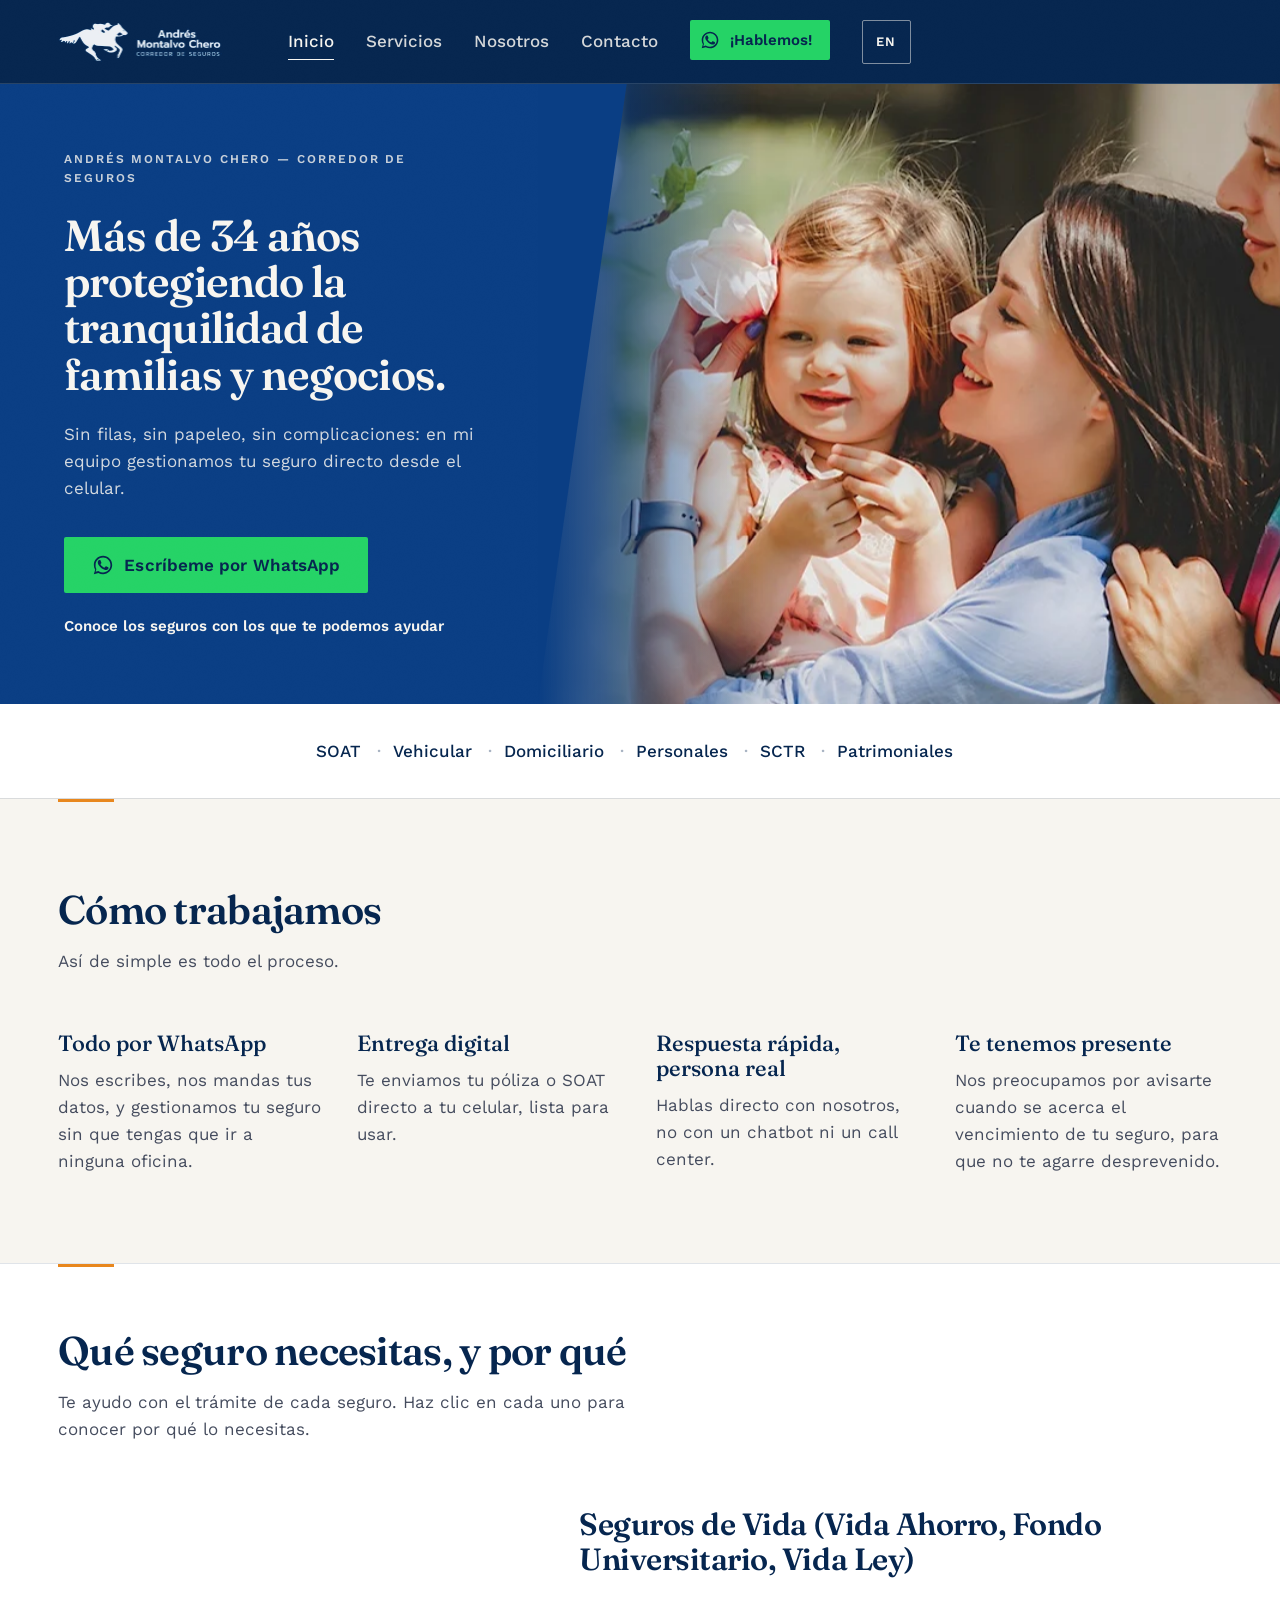
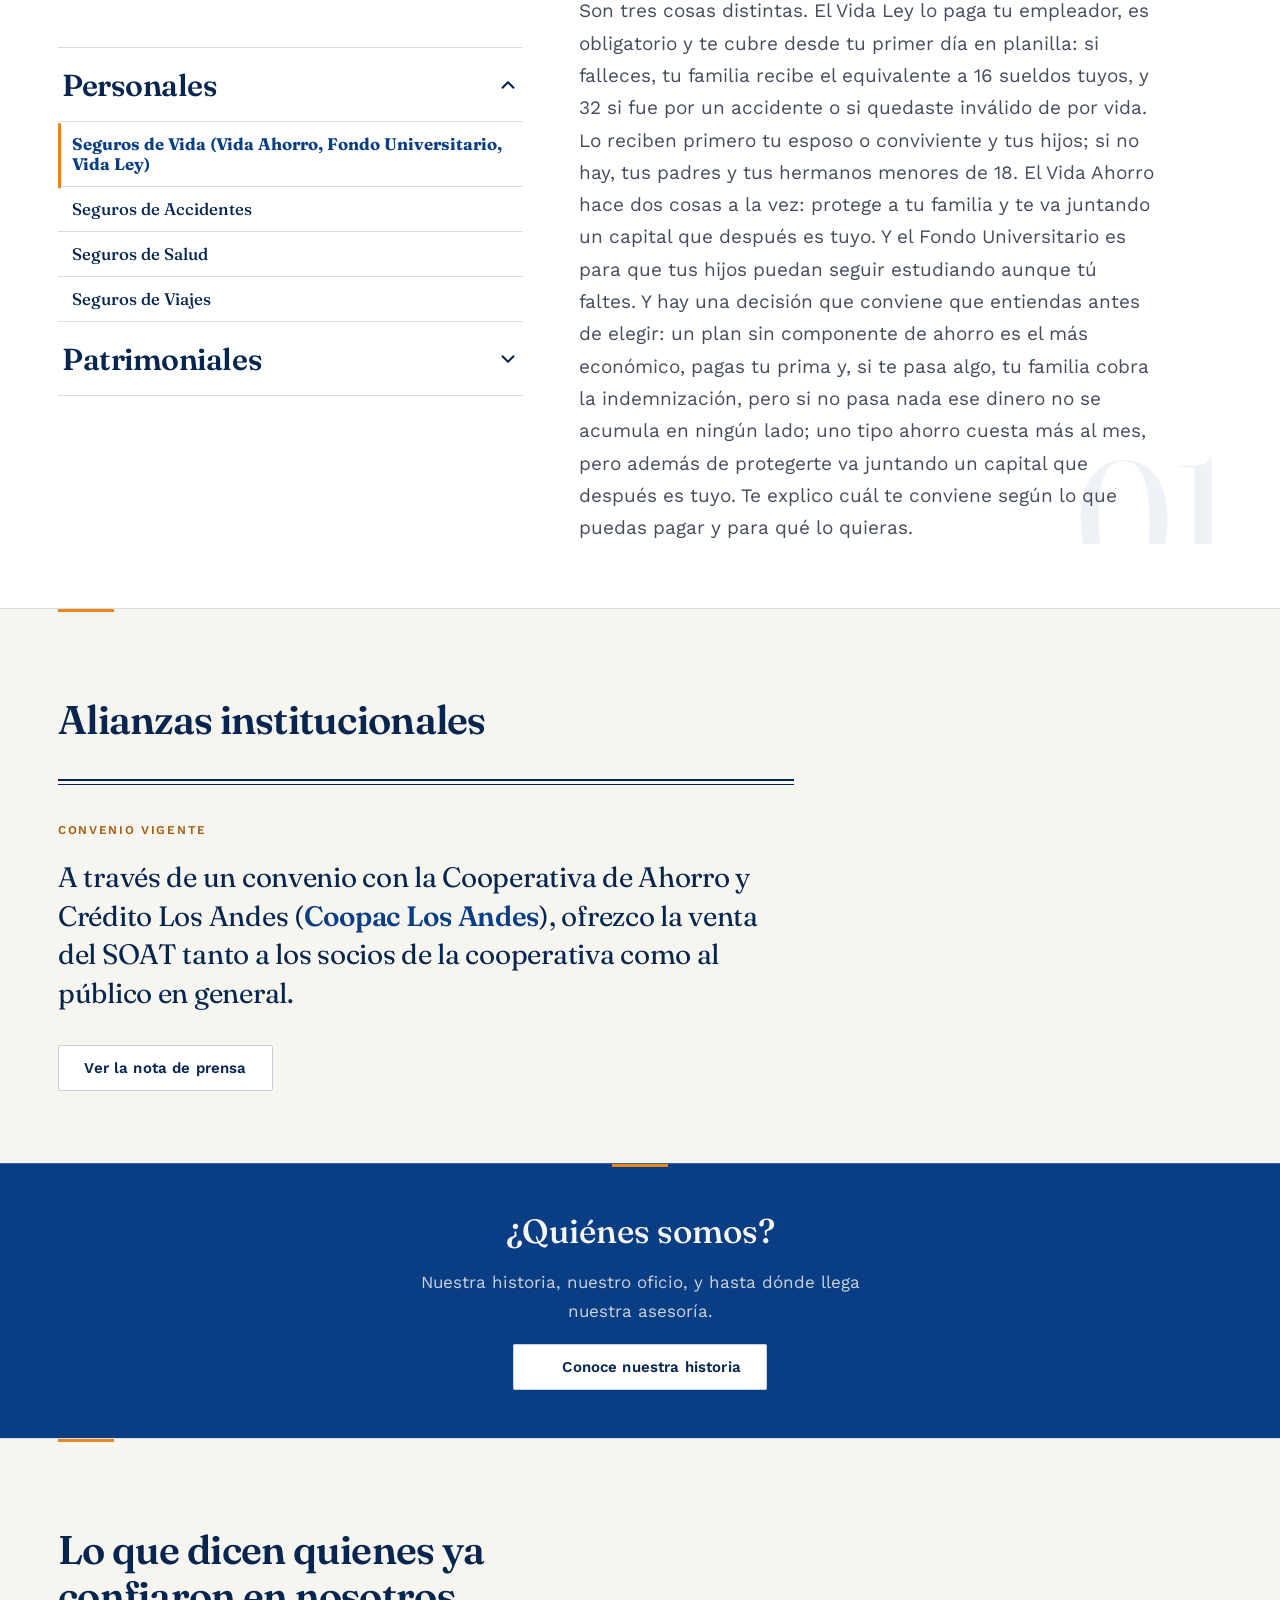
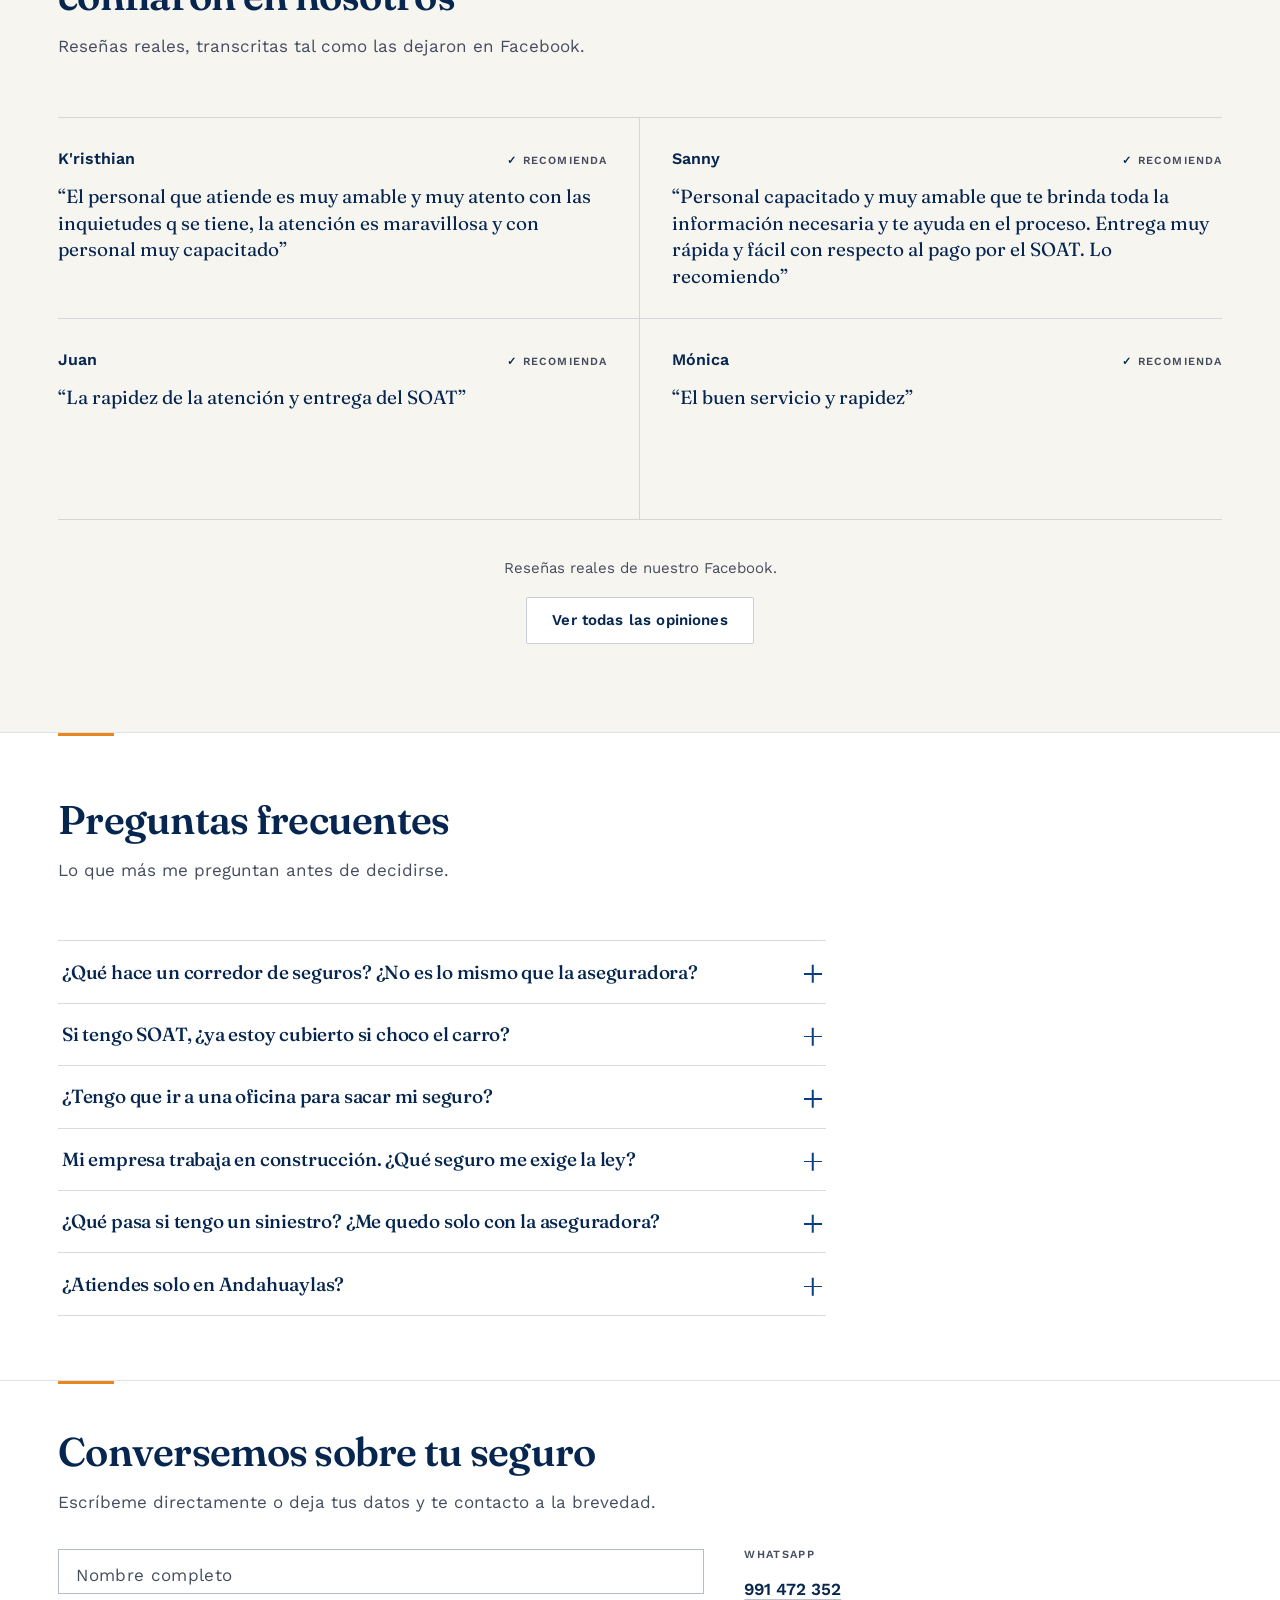
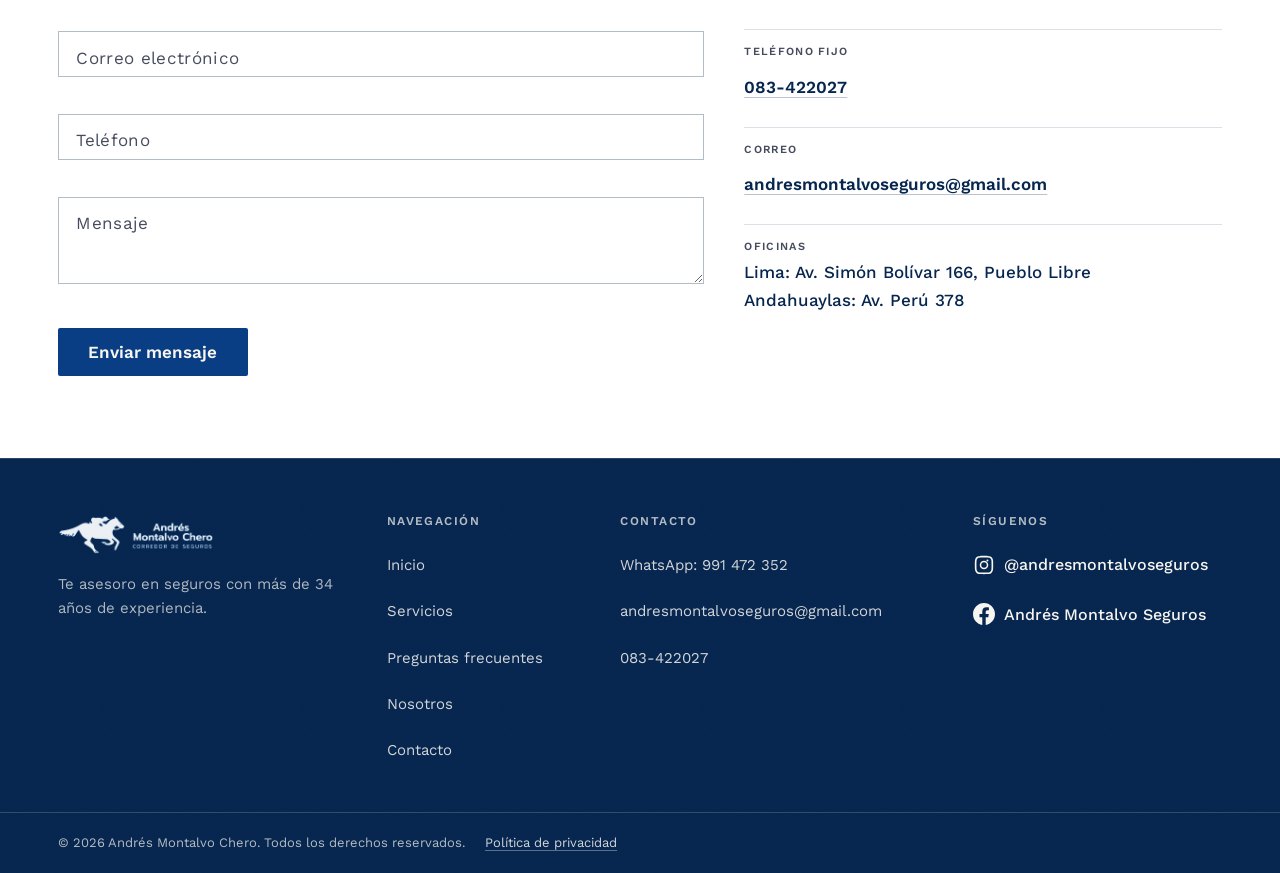
==== commit c651f9ee: "Arregla y rediseña el panel de navegación móvil El bug de la X  El panel es position:fixed y vive de" ====
--- a/index.html
+++ b/index.html
@@ -50,10 +50,21 @@
     </button>
 
     <nav class="nav-menu" id="nav-menu">
-      <a href="#inicio" class="nav-link" data-section="inicio" data-es="Inicio" data-en="Home">Inicio</a>
-      <a href="#servicios" class="nav-link" data-section="servicios" data-es="Servicios" data-en="Services">Servicios</a>
-      <a href="sobre-nosotros.html" class="nav-link" data-section="nosotros" data-es="Nosotros" data-en="About">Nosotros</a>
-      <a href="#contacto" class="nav-link" data-section="contacto" data-es="Contacto" data-en="Contact">Contacto</a>
+      <button type="button" class="nav-close" id="nav-close" data-aria-es="Cerrar menú" data-aria-en="Close menu" aria-label="Cerrar menú">
+        <span class="nav-close-mark" aria-hidden="true"></span>
+      </button>
+
+      <div class="nav-panel-head" aria-hidden="true">
+        <img src="assets/img/logo-blanco.png" alt="" class="nav-panel-logo">
+      </div>
+
+      <div class="nav-links">
+        <a href="#inicio" class="nav-link" data-section="inicio"><span class="nav-link-num" aria-hidden="true">01</span><span class="nav-link-text" data-es="Inicio" data-en="Home">Inicio</span></a>
+      <a href="#servicios" class="nav-link" data-section="servicios"><span class="nav-link-num" aria-hidden="true">02</span><span class="nav-link-text" data-es="Servicios" data-en="Services">Servicios</span></a>
+      <a href="sobre-nosotros.html" class="nav-link" data-section="nosotros"><span class="nav-link-num" aria-hidden="true">03</span><span class="nav-link-text" data-es="Nosotros" data-en="About">Nosotros</span></a>
+      <a href="#contacto" class="nav-link" data-section="contacto"><span class="nav-link-num" aria-hidden="true">04</span><span class="nav-link-text" data-es="Contacto" data-en="Contact">Contacto</span></a>
+      </div>
+
       <a href="https://wa.me/51991472352" target="_blank" rel="noopener noreferrer" class="nav-cta" data-aria-es="Escríbeme por WhatsApp" data-aria-en="Message me on WhatsApp" aria-label="Escríbeme por WhatsApp">
         <span class="nav-cta-icon"><svg viewBox="0 0 24 24" aria-hidden="true"><path fill="currentColor" d="M17.47 14.38c-.29-.15-1.71-.84-1.97-.94-.27-.1-.46-.15-.66.15-.19.29-.75.94-.92 1.13-.17.19-.34.22-.63.07-.29-.15-1.22-.45-2.32-1.43-.86-.77-1.44-1.71-1.61-2-.17-.29-.02-.45.13-.6.13-.13.29-.34.44-.51.15-.17.19-.29.29-.48.1-.19.05-.36-.02-.51-.07-.15-.66-1.59-.9-2.18-.24-.57-.48-.49-.66-.5h-.56c-.19 0-.51.07-.78.36-.27.29-1.02 1-1.02 2.43 0 1.43 1.04 2.82 1.19 3.01.15.19 2.05 3.13 4.97 4.39.69.3 1.23.48 1.65.61.69.22 1.32.19 1.82.11.55-.08 1.71-.7 1.95-1.37.24-.68.24-1.26.17-1.38-.07-.12-.26-.19-.55-.34z"/><path fill="currentColor" d="M12.02 2C6.5 2 2.02 6.48 2.02 12c0 1.87.5 3.62 1.44 5.13L2 22l4.98-1.4A9.96 9.96 0 0 0 12.02 22C17.53 22 22 17.52 22 12S17.53 2 12.02 2zm0 18.11c-1.68 0-3.29-.46-4.69-1.32l-.34-.2-3 .84.8-2.94-.22-.35A8.1 8.1 0 0 1 3.9 12c0-4.48 3.65-8.12 8.12-8.12S20.14 7.52 20.14 12s-3.65 8.11-8.12 8.11z"/></svg></span>
         <span class="nav-cta-label" data-es="¡Hablemos!" data-en="Let's talk!">¡Hablemos!</span>
--- a/assets/css/styles.css
+++ b/assets/css/styles.css
@@ -53,6 +53,11 @@
      de cercanía) ni pastillas de 999px (el gesto SaaS que este negocio
      justamente no es). */
   --radio: 2px;
+
+  /* Área segura de iOS (notch y barra de gestos). Van como variables y no
+     inline para poder simularlas en pruebas: basta redefinirlas. */
+  --safe-top: env(safe-area-inset-top, 0px);
+  --safe-bottom: env(safe-area-inset-bottom, 0px);
 
   /* Layout */
   --container-max: 1220px;
@@ -472,6 +477,26 @@
   transform: translateY(-100%);
 }
 
+/* El panel de navegación es position:fixed y vive DENTRO del header. Un
+   ancestro con transform crea bloque contenedor para sus descendientes
+   fixed, así que mientras el header lleva su translateY de ocultarse, el
+   panel deja de anclarse al viewport y pasa a anclarse al header: colapsa
+   de la altura de pantalla a los 84px del header y su contenido -la X de
+   cerrar incluida- se va por encima del borde superior.
+   Medido: con el transform activo el panel pasaba de 844px de alto a 83px,
+   y la X de y=20 a y=-24. En iOS Safari la ventana en que eso ocurre es
+   mucho más ancha que en Chrome, porque la barra de direcciones entra y
+   sale al hacer scroll y el header se oculta y reaparece constantemente;
+   de ahí el síntoma que reportó el cliente (la X no aparecía hasta
+   deslizar un poco hacia arriba, que es justo lo que limpia el transform).
+   Anular transform y transition mientras el menú está abierto elimina el
+   bloque contenedor de raíz, en vez de depender de que el header no esté
+   animándose en ese instante. */
+body.menu-open .site-header {
+  transform: none;
+  transition: none;
+}
+
 /* El logo vive fuera de .header-inner a propósito: .header-inner está
    centrado con max-width y padding a ambos lados (igual que el resto de
    secciones), así que cualquier elemento dentro de él hereda ese espacio
@@ -555,36 +580,191 @@
   transform: translateY(-7px) rotate(-45deg);
 }
 
+/* Panel de navegación móvil.
+   Antes era un bloque azul liso con cuatro links centrados: correcto pero
+   anónimo, el mismo menú que trae cualquier plantilla. Ahora reusa el
+   vocabulario que ya existe en el sitio -numeración como el índice de
+   sobre-nosotros, filetes finos como servicios y testimonios, Fraunces a
+   tamaño de display, naranja como acento- para que se lea como una página
+   más del mismo diseño y no como un componente de interfaz aparte.
+   100dvh, no 100vh: en iOS la barra de direcciones cambia de alto al
+   hacer scroll y vh se queda con la altura grande, dejando el pie del
+   panel por debajo del borde visible. */
 .nav-menu {
   position: fixed;
   inset: 0;
+  height: 100dvh;
   background: var(--azul-marino);
   display: flex;
   flex-direction: column;
-  align-items: flex-start;
-  justify-content: center;
-  gap: 1.75rem;
-  padding: 2rem 2rem;
+  align-items: stretch;
+  justify-content: flex-start;
+  gap: 0;
+  padding: calc(var(--safe-top) + 1.5rem) 1.75rem calc(var(--safe-bottom) + 1.75rem);
   transform: translateX(100%);
   transition: transform 0.35s var(--ease);
   z-index: 105;
+  overflow-y: auto;
+  overscroll-behavior: contain;
 }
 
 .nav-menu.is-open {
   transform: translateX(0);
 }
 
+/* Cabecera propia del panel: el logo vuelve a estar visible mientras el
+   menú está abierto (antes el panel lo tapaba y no quedaba ninguna marca
+   de dónde estabas). */
+.nav-panel-head {
+  display: flex;
+  align-items: center;
+  height: 44px;
+  flex-shrink: 0;
+}
+
+.nav-panel-logo {
+  height: 38px;
+  width: auto;
+}
+
+/* La X vive DENTRO del panel, no en el header. Además de ser lo correcto
+   semánticamente -cierra este panel-, la hace inmune a cualquier
+   posicionamiento raro del header: el panel siempre está anclado al
+   viewport. */
+.nav-close {
+  position: absolute;
+  top: calc(var(--safe-top) + 1.5rem);
+  right: 1.5rem;
+  width: 44px;
+  height: 44px;
+  display: flex;
+  align-items: center;
+  justify-content: center;
+  background: none;
+  border: none;
+  padding: 0;
+  z-index: 2;
+}
+
+/* La X se construye con los dos pseudo-elementos del mismo contenedor,
+   cada uno rotado sobre su propio centro. Antes el trazo era el propio
+   contenedor y el segundo su ::before, así que la rotación del segundo se
+   componía sobre la del primero y los brazos no cerraban. */
+.nav-close-mark {
+  position: relative;
+  display: block;
+  width: 22px;
+  height: 22px;
+}
+
+.nav-close-mark::before,
+.nav-close-mark::after {
+  content: '';
+  position: absolute;
+  top: 50%;
+  left: 0;
+  width: 100%;
+  height: 1.5px;
+  background: var(--hueso);
+}
+
+.nav-close-mark::before { transform: rotate(45deg); }
+.nav-close-mark::after { transform: rotate(-45deg); }
+
+@media (prefers-reduced-motion: no-preference) {
+  .nav-close-mark::before,
+  .nav-close-mark::after { transition: background-color 0.2s var(--ease); }
+}
+
+.nav-close:hover .nav-close-mark::before,
+.nav-close:hover .nav-close-mark::after { background: var(--naranja-marca); }
+
+.nav-links {
+  display: flex;
+  flex-direction: column;
+  margin-top: 2.5rem;
+  border-top: 1px solid rgba(247, 245, 240, 0.16);
+}
+
 .nav-link {
   position: relative;
   display: flex;
-  align-items: center;
-  /* 44px de área de toque en el panel móvil: el texto solo daba 38px. */
+  align-items: baseline;
+  gap: 1rem;
   min-height: 44px;
-  font-size: 1.5rem;
+  padding: 1.05rem 0;
+  border-bottom: 1px solid rgba(247, 245, 240, 0.16);
+  font-size: clamp(1.75rem, 8vw, 2.4rem);
   font-family: var(--font-titulares);
   font-weight: 500;
+  letter-spacing: -0.015em;
+  line-height: 1.05;
   color: var(--hueso);
-  letter-spacing: -0.005em;
+}
+
+/* Numeración: el mismo recurso del índice de sobre-nosotros y del panel
+   de lectura de servicios. Es lo que ata el menú al resto del sitio. */
+.nav-link-num {
+  flex-shrink: 0;
+  font-family: var(--font-cuerpo);
+  font-size: var(--fs-2xs);
+  font-weight: 600;
+  letter-spacing: 0.12em;
+  /* 0.45 daba 3.88:1 sobre el azul-marino, por debajo del 4.5:1 de AA.
+     A 0.55 llega a 5.10:1 y el número sigue leyéndose como dato
+     secundario: lo que lo subordina es el tamaño y la versalita, no que
+     esté desteñido. */
+  color: rgba(247, 245, 240, 0.55);
+  transition: color 0.2s var(--ease);
+}
+
+.nav-link[aria-current="page"] .nav-link-num,
+.nav-link.is-active .nav-link-num {
+  color: var(--naranja-marca);
+}
+
+/* Entrada escalonada: los links no aparecen de golpe con el panel, entran
+   uno detrás de otro una vez que la cortina ya se abrió. El desfase es
+   corto (55ms) para que se lea como un gesto y no como una espera. */
+@media (prefers-reduced-motion: no-preference) {
+  .nav-link,
+  .nav-menu .nav-cta,
+  .nav-menu .lang-toggle {
+    opacity: 0;
+  }
+
+  .nav-menu.is-open .nav-link,
+  .nav-menu.is-open .nav-cta,
+  .nav-menu.is-open .lang-toggle {
+    animation: navEntrar 0.42s var(--ease) forwards;
+  }
+
+  .nav-menu.is-open .nav-link:nth-child(1) { animation-delay: 0.16s; }
+  .nav-menu.is-open .nav-link:nth-child(2) { animation-delay: 0.215s; }
+  .nav-menu.is-open .nav-link:nth-child(3) { animation-delay: 0.27s; }
+  .nav-menu.is-open .nav-link:nth-child(4) { animation-delay: 0.325s; }
+  .nav-menu.is-open .nav-cta { animation-delay: 0.4s; }
+  .nav-menu.is-open .lang-toggle { animation-delay: 0.45s; }
+}
+
+@keyframes navEntrar {
+  from { opacity: 0; transform: translateX(18px); }
+  to { opacity: 1; transform: translateX(0); }
+}
+
+/* El pie del panel empuja hacia abajo para que el CTA y el idioma queden
+   al alcance del pulgar, no flotando a media pantalla. */
+.nav-menu .nav-cta {
+  position: relative;
+  z-index: 1;
+  margin-top: auto;
+  align-self: flex-start;
+}
+
+.nav-menu .lang-toggle {
+  position: relative;
+  z-index: 1;
+  margin-top: 1.1rem;
 }
 
 .nav-link[aria-current="page"],
@@ -2420,9 +2600,26 @@
     background: none;
     flex-direction: row;
     align-items: center;
+    height: auto;
     padding: 0;
     transform: none;
     gap: 2rem;
+    overflow: visible;
+  }
+
+  /* La cabecera del panel y la X solo existen como pantalla completa en
+     mobile; en desktop el nav es una fila más del header. */
+  .nav-panel-head,
+  .nav-close,
+  .nav-link-num {
+    display: none;
+  }
+
+  /* display: contents deja que los cuatro links vuelvan a ser hijos
+     directos del flex del nav, sin que el contenedor que necesitan en
+     mobile introduzca un nivel extra en la fila de desktop. */
+  .nav-links {
+    display: contents;
   }
 
   /* El grano solo tiene sentido sobre el panel azul-marino a pantalla
@@ -2445,10 +2642,26 @@
   }
 
   .nav-link {
+    display: inline-flex;
+    align-items: center;
+    min-height: 0;
+    padding: 0;
+    border-bottom: none;
     font-size: var(--fs-md);
     font-family: var(--font-cuerpo);
     font-weight: 500;
+    letter-spacing: 0;
+    line-height: 1.6;
     color: rgba(247, 245, 240, 0.86);
+    opacity: 1;
+    animation: none;
+  }
+
+  .nav-menu .nav-cta,
+  .nav-menu .lang-toggle {
+    opacity: 1;
+    animation: none;
+    margin-top: 0;
   }
 
   .nav-link::after {
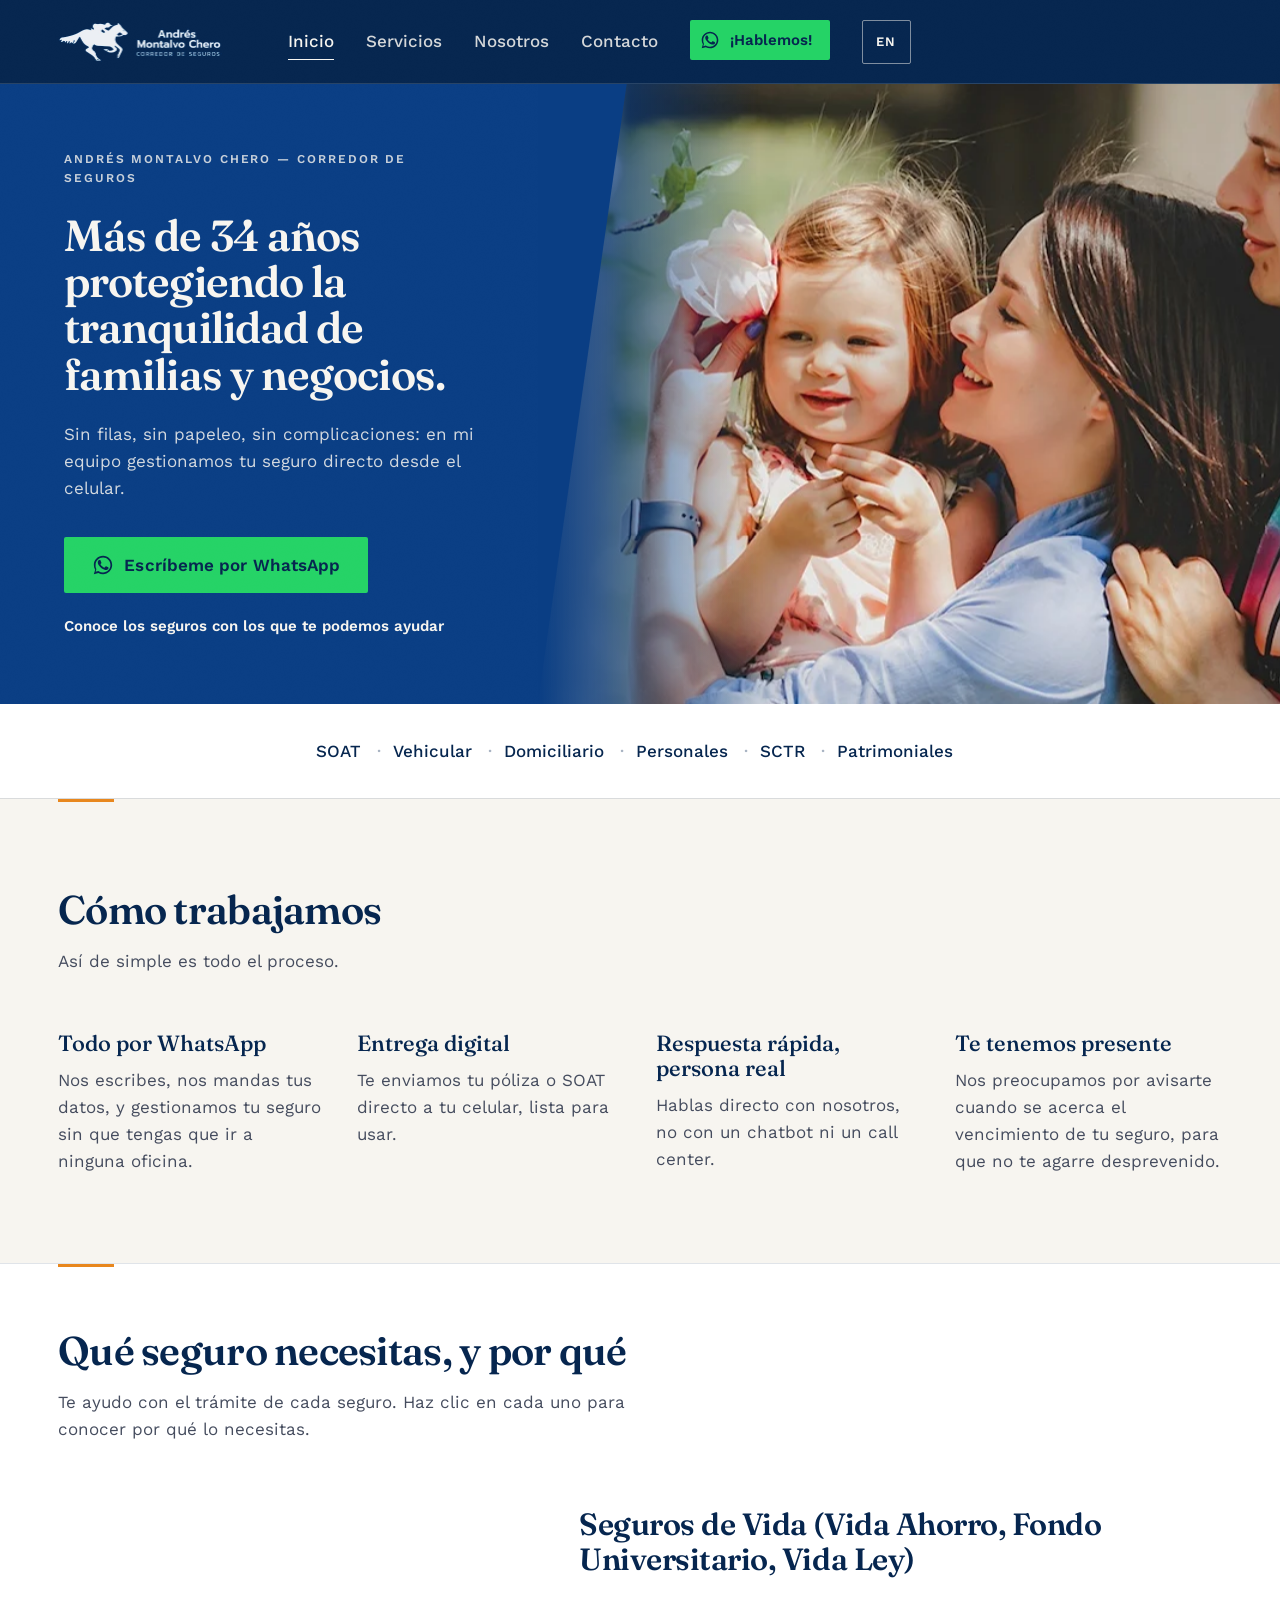
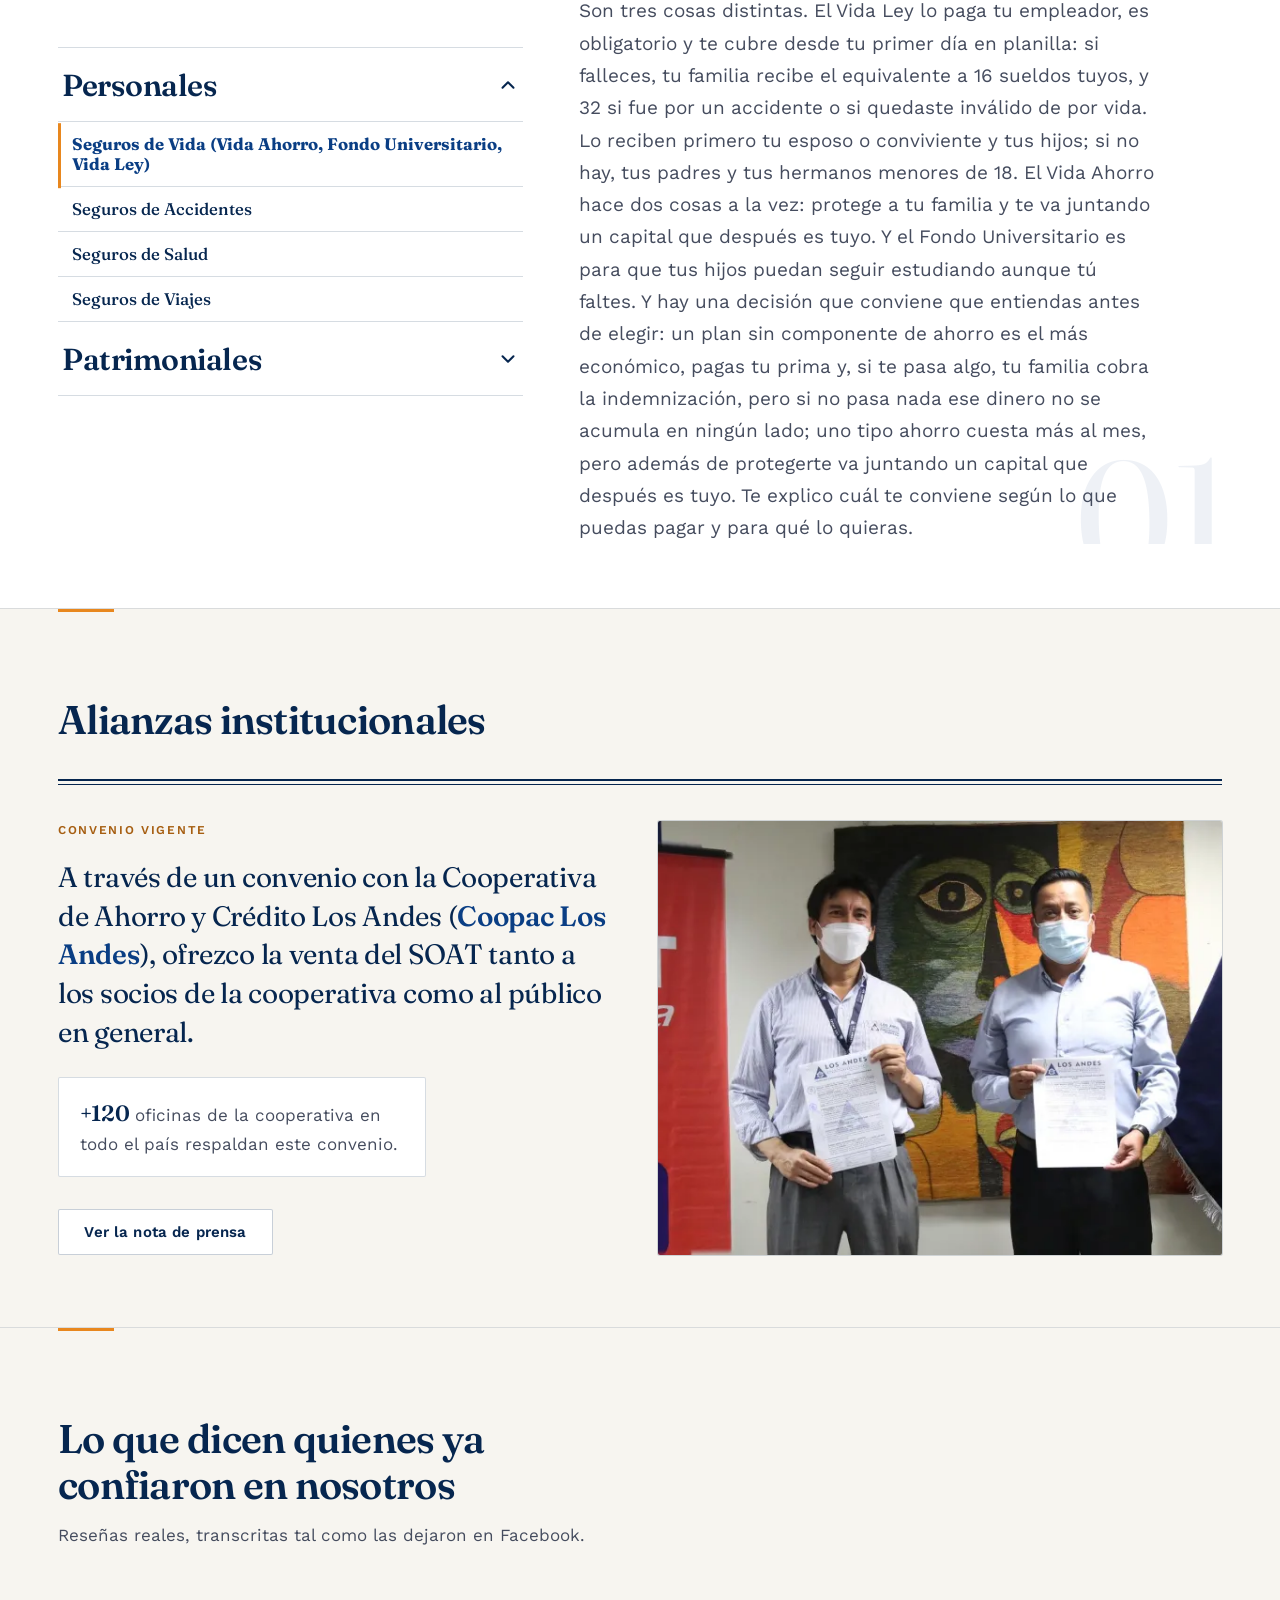
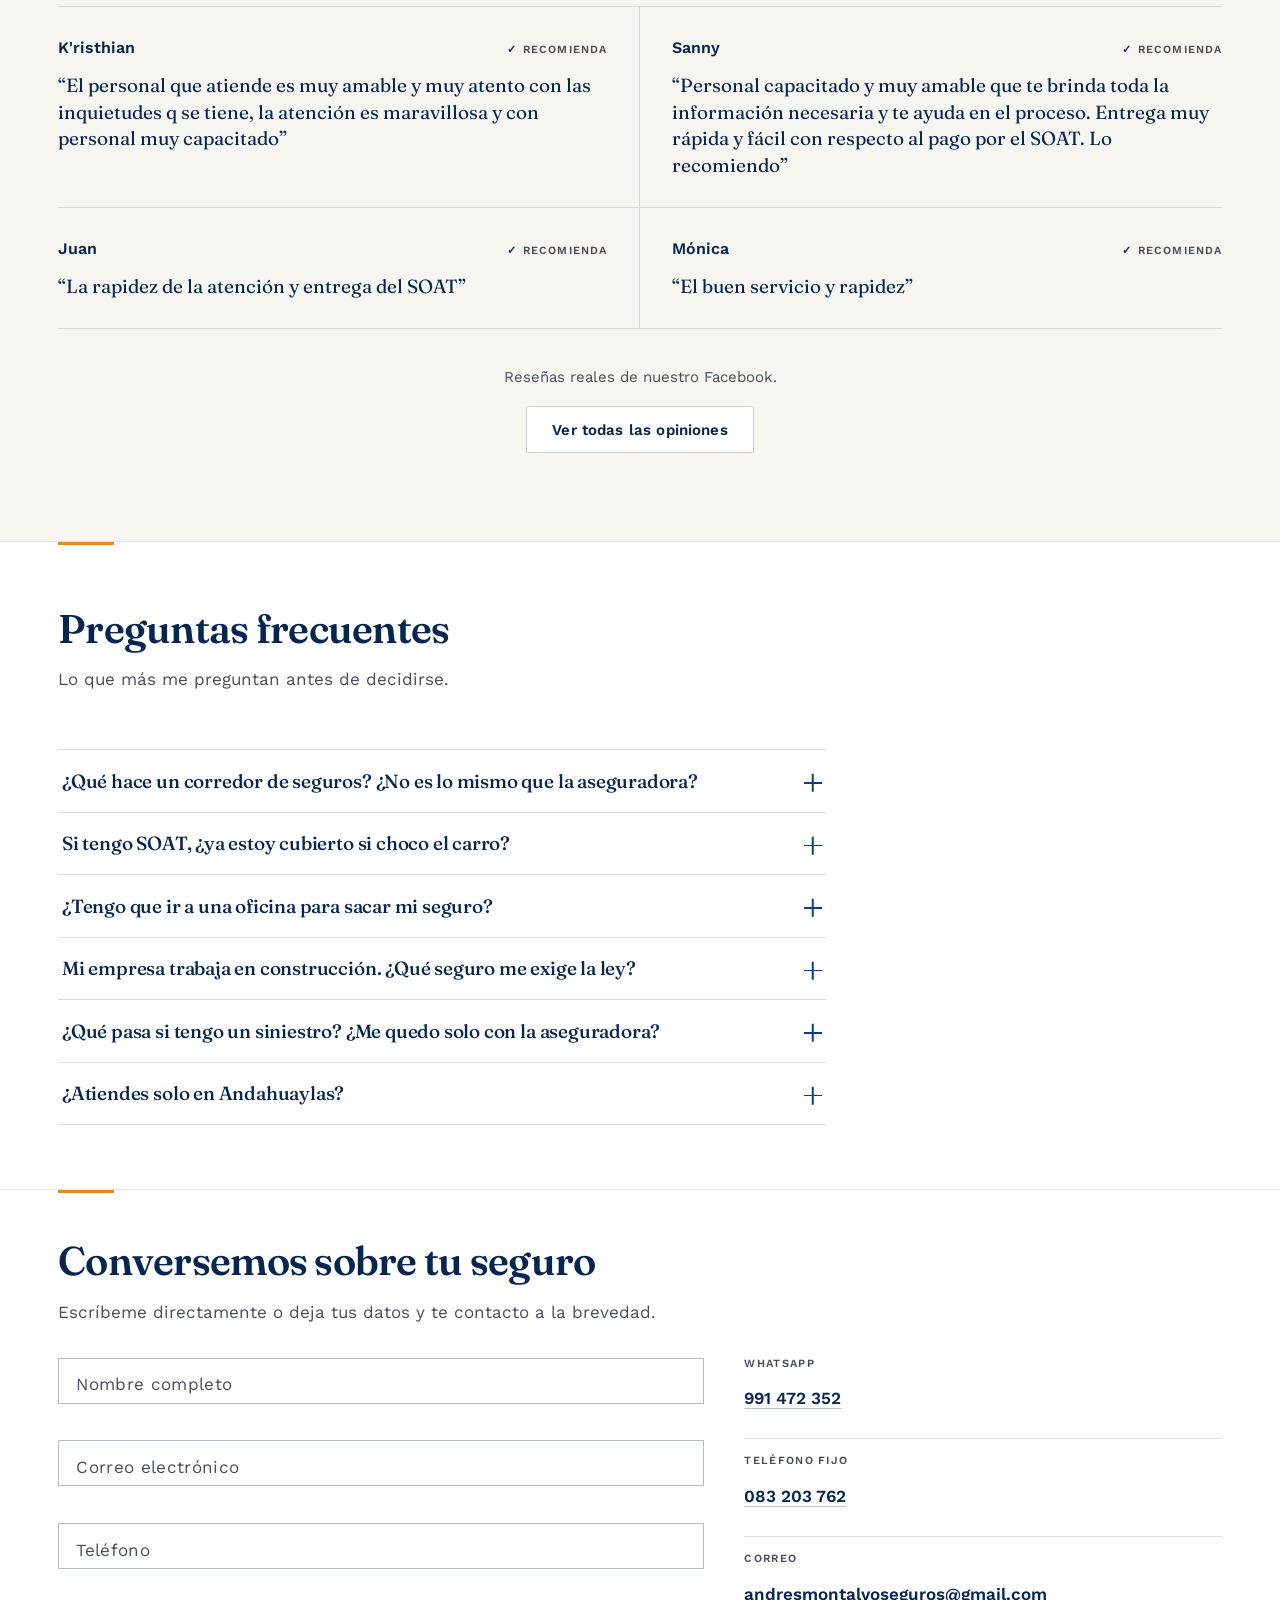
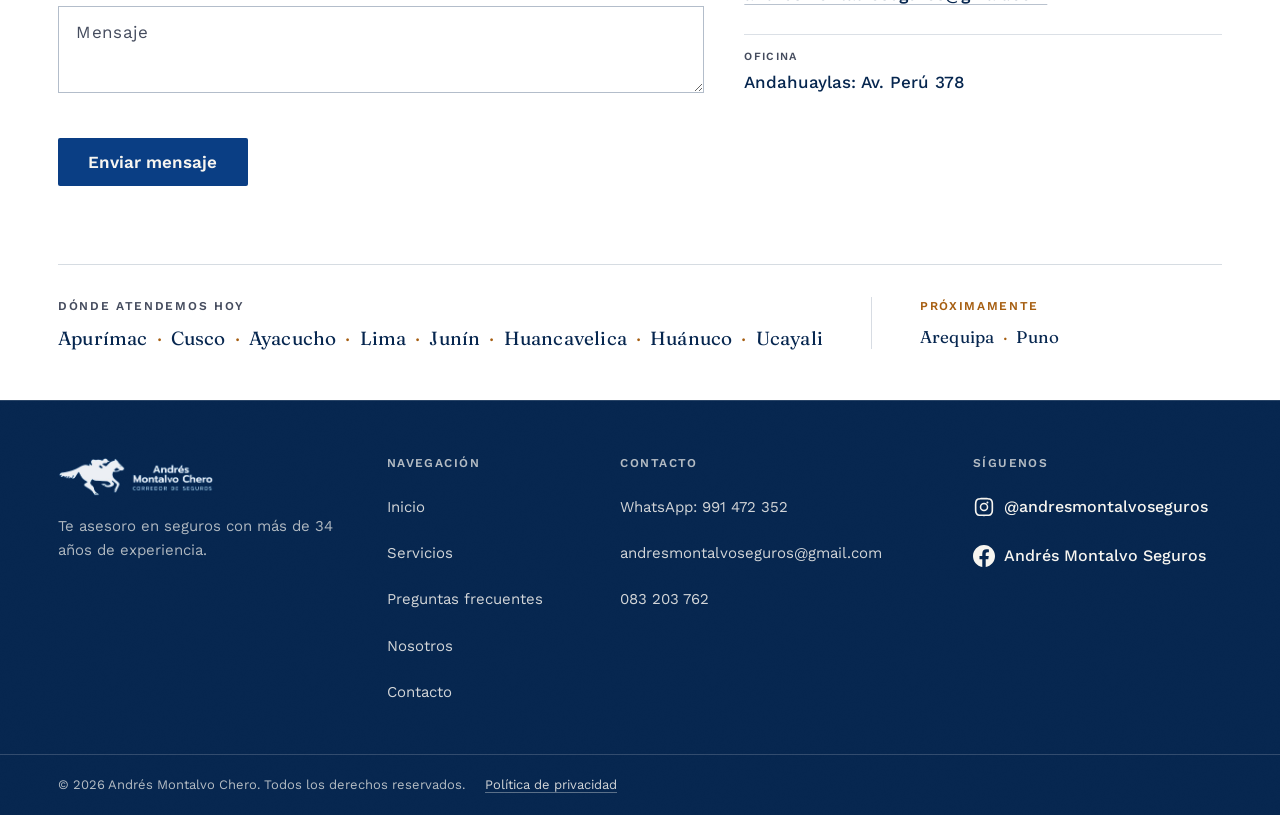
==== commit 2f743b87: "Corrige datos de contacto y rehace la sección de alianzas Datos de contacto y cobertura  - El teléfo" ====
--- a/index.html
+++ b/index.html
@@ -3,8 +3,8 @@
 <head>
 <meta charset="UTF-8">
 <meta name="viewport" content="width=device-width, initial-scale=1.0">
-<title>Andrés Montalvo Chero | Corredor de Seguros en Lima y Andahuaylas</title>
-<meta name="description" content="Corredor de seguros con más de 34 años de experiencia: SOAT, vehicular, personales, patrimoniales y de ingeniería. Andahuaylas, Lima y todo el Perú.">
+<title>Andrés Montalvo Chero | Corredor de Seguros en Andahuaylas y Lima</title>
+<meta name="description" content="Corredor de seguros con más de 34 años de experiencia: SOAT, vehicular, personales, patrimoniales y de ingeniería. Sede en Andahuaylas, atención en todo el Perú.">
 <meta name="theme-color" content="#06264F">
 
 <link rel="canonical" href="https://montalvoseguros.com.pe/">
@@ -35,7 +35,7 @@
 
 <link rel="stylesheet" href="assets/css/styles.css">
 </head>
-<body data-title-es="Andrés Montalvo Chero | Corredor de Seguros en Lima y Andahuaylas" data-title-en="Andrés Montalvo Chero | Insurance Broker in Lima &amp; Andahuaylas">
+<body data-title-es="Andrés Montalvo Chero | Corredor de Seguros en Andahuaylas y Lima" data-title-en="Andrés Montalvo Chero | Insurance Broker in Andahuaylas &amp; Lima">
 
 <a class="skip-link" href="#contenido" data-es="Saltar al contenido" data-en="Skip to content">Saltar al contenido</a>
 
@@ -345,29 +345,23 @@
       </div>
 
       <div class="alianzas-constancia">
-        <p class="alianzas-eyebrow" data-es="Convenio vigente" data-en="Active agreement">Convenio vigente</p>
-
-        <p class="alianzas-statement"><span data-es="A través de un convenio con la Cooperativa de Ahorro y Crédito Los Andes (" data-en="Through an agreement with Cooperativa de Ahorro y Crédito Los Andes (">A través de un convenio con la Cooperativa de Ahorro y Crédito Los Andes (</span><span class="alianzas-nombre">Coopac Los Andes</span><span data-es="), ofrezco la venta del SOAT tanto a los socios de la cooperativa como al público en general." data-en="), I offer SOAT sales to both the cooperative's members and the general public.">), ofrezco la venta del SOAT tanto a los socios de la cooperativa como al público en general.</span></p>
+        <div class="alianzas-cuerpo">
+          <p class="alianzas-eyebrow" data-es="Convenio vigente" data-en="Active agreement">Convenio vigente</p>
+
+          <p class="alianzas-statement"><span data-es="A través de un convenio con la Cooperativa de Ahorro y Crédito Los Andes (" data-en="Through an agreement with Cooperativa de Ahorro y Crédito Los Andes (">A través de un convenio con la Cooperativa de Ahorro y Crédito Los Andes (</span><span class="alianzas-nombre">Coopac Los Andes</span><span data-es="), ofrezco la venta del SOAT tanto a los socios de la cooperativa como al público en general." data-en="), I offer SOAT sales to both the cooperative's members and the general public.">), ofrezco la venta del SOAT tanto a los socios de la cooperativa como al público en general.</span></p>
+
+          <p class="alianzas-dato"><span class="alianzas-dato-num">+120</span><span data-es=" oficinas de la cooperativa en todo el país respaldan este convenio." data-en=" offices of the cooperative across the country stand behind this agreement."> oficinas de la cooperativa en todo el país respaldan este convenio.</span></p>
+        </div>
+
+        <figure class="alianzas-foto">
+          <img src="assets/img/convenio.webp" width="1100" height="462" loading="lazy" decoding="async" alt="Firma del convenio con Coopac Los Andes: dos representantes sostienen el documento firmado, junto al estandarte de la cooperativa y un banner de SOAT de La Positiva.">
+        </figure>
 
         <a href="https://cooperativalosandes.com.pe/coopac-los-andes-firma-convenio-para-ofrecer-el-servicio-de-venta-de-del-seguro-obligatorio-de-accidentes-de-tr-nsito-8211-soat" target="_blank" rel="noopener noreferrer" class="btn-pill">
           <span class="btn-pill-inner">
             <span data-es="Ver la nota de prensa" data-en="See the press release">Ver la nota de prensa</span>
           </span>
         </a>
-      </div>
-    </div>
-  </section>
-
-  <section class="about-teaser section-mark section-mark-dark">
-    <div class="section-inner about-teaser-inner">
-      <h2 data-es="¿Quiénes somos?" data-en="Who we are">¿Quiénes somos?</h2>
-      <p data-es="Nuestra historia, nuestro oficio, y hasta dónde llega nuestra asesoría." data-en="Our story, our craft, and how far our advisory work reaches.">Nuestra historia, nuestro oficio, y hasta dónde llega nuestra asesoría.</p>
-      <a href="sobre-nosotros.html" class="btn-pill btn-caballo">
-        <span class="btn-pill-inner">
-          <span class="btn-caballo-icon" aria-hidden="true"><img src="assets/img/icono-caballo-azul.png" alt=""></span>
-          <span data-es="Conoce nuestra historia" data-en="Learn our story">Conoce nuestra historia</span>
-        </span>
-      </a>
     </div>
   </section>
 
@@ -531,7 +525,7 @@
           </h3>
           <div class="faq-panel" id="faq-panel-6" role="region" aria-labelledby="faq-trigger-6">
             <div class="faq-panel-inner">
-              <p data-es="Andahuaylas es mi base de operaciones, pero mi asesoría no se queda ahí: atiendo también en Lima, Arequipa, Piura, Huancayo y Chiclayo, de forma presencial y remota, con el mismo seguimiento cercano sin importar la distancia. Tengo oficinas en Lima (Av. Simón Bolívar 166, Pueblo Libre) y en Andahuaylas (Av. Perú 378)." data-en="Andahuaylas is my home base, but my advisory work does not stop there: I also serve Lima, Arequipa, Piura, Huancayo, and Chiclayo, both in person and remotely, with the same close follow-up regardless of distance. I have offices in Lima (Av. Simón Bolívar 166, Pueblo Libre) and in Andahuaylas (Av. Perú 378).">Andahuaylas es mi base de operaciones, pero mi asesoría no se queda ahí: atiendo también en Lima, Arequipa, Piura, Huancayo y Chiclayo, de forma presencial y remota, con el mismo seguimiento cercano sin importar la distancia. Tengo oficinas en Lima (Av. Simón Bolívar 166, Pueblo Libre) y en Andahuaylas (Av. Perú 378).</p>
+              <p data-es="Andahuaylas, en Apurímac, es mi sede principal, pero mi asesoría no se queda ahí. Atiendo en Apurímac, Cusco, Ayacucho, Lima, Junín y Huancavelica, además de Huánuco y Ucayali, de forma presencial y remota, con el mismo seguimiento cercano sin importar la distancia. Arequipa y Puno entran próximamente. Mi oficina está en Andahuaylas, Av. Perú 378." data-en="Andahuaylas, in Apurímac, is my main office, but my advisory work does not stop there. I serve Apurímac, Cusco, Ayacucho, Lima, Junín and Huancavelica, plus Huánuco and Ucayali, both in person and remotely, with the same close follow-up regardless of distance. Arequipa and Puno are coming soon. My office is in Andahuaylas, Av. Perú 378.">Andahuaylas, en Apurímac, es mi sede principal, pero mi asesoría no se queda ahí. Atiendo en Apurímac, Cusco, Ayacucho, Lima, Junín y Huancavelica, además de Huánuco y Ucayali, de forma presencial y remota, con el mismo seguimiento cercano sin importar la distancia. Arequipa y Puno entran próximamente. Mi oficina está en Andahuaylas, Av. Perú 378.</p>
             </div>
           </div>
         </div>
@@ -599,7 +593,7 @@
 
           <div class="direct-info">
             <h3 data-es="Teléfono fijo" data-en="Landline">Teléfono fijo</h3>
-            <p><a href="tel:+5183422027">083-422027</a></p>
+            <p><a href="tel:+5183203762">083 203 762</a></p>
           </div>
 
           <div class="direct-info">
@@ -608,9 +602,26 @@
           </div>
 
           <div class="direct-info">
-            <h3 data-es="Oficinas" data-en="Offices">Oficinas</h3>
-            <p>Lima: Av. Simón Bolívar 166, Pueblo Libre</p>
+            <h3 data-es="Oficina" data-en="Office">Oficina</h3>
             <p>Andahuaylas: Av. Perú 378</p>
+          </div>
+        </div>
+      </div>
+
+      <!-- Cobertura: vive junto a los datos de contacto y no en "Quiénes
+           somos", porque la pregunta "¿atiende en mi zona?" se hace en el
+           mismo momento que "¿cómo lo contacto?". A ancho completo y no
+           dentro de la columna derecha: son ocho regiones y esa columna
+           es de 0.85fr. -->
+      <div class="cobertura-zonas">
+        <div class="coverage-groups">
+          <div class="coverage-group">
+            <p class="coverage-label" data-es="Dónde atendemos hoy" data-en="Where we work today">Dónde atendemos hoy</p>
+            <p class="coverage-list">Apurímac <span aria-hidden="true">&middot;</span> Cusco <span aria-hidden="true">&middot;</span> Ayacucho <span aria-hidden="true">&middot;</span> Lima <span aria-hidden="true">&middot;</span> Junín <span aria-hidden="true">&middot;</span> Huancavelica <span aria-hidden="true">&middot;</span> Huánuco <span aria-hidden="true">&middot;</span> Ucayali</p>
+          </div>
+          <div class="coverage-group coverage-group-soon">
+            <p class="coverage-label" data-es="Próximamente" data-en="Coming soon">Próximamente</p>
+            <p class="coverage-list">Arequipa <span aria-hidden="true">&middot;</span> Puno</p>
           </div>
         </div>
       </div>
@@ -642,7 +653,7 @@
       <div class="footer-links">
         <a href="https://wa.me/51991472352" target="_blank" rel="noopener noreferrer">WhatsApp: 991 472 352</a>
         <a href="mailto:andresmontalvoseguros@gmail.com">andresmontalvoseguros@gmail.com</a>
-        <a href="tel:+5183422027">083-422027</a>
+        <a href="tel:+5183203762">083 203 762</a>
       </div>
     </div>
 
--- a/assets/css/styles.css
+++ b/assets/css/styles.css
@@ -1428,12 +1428,17 @@
    corriendo sobre un cable. El motivo se queda donde sí funciona -el
    botón de "¿Quiénes somos?"-, que además era el punto: usarlo una vez,
    no repetirlo. */
+/* Sin max-width: el bloque ocupa el ancho completo de la sección, igual
+   que las retículas de servicios, testimonios y contacto. Estuvo limitado
+   a 58rem dentro de un contenedor de ~1164px, lo que dejaba unos 236px
+   muertos a la derecha y hacía que la sección entera se leyera apretada
+   contra el margen izquierdo, desalineada del resto de la página. */
 .alianzas-constancia {
   position: relative;
-  max-width: 46rem;
   padding: 2.5rem 0 0;
   border-top: 2px solid var(--azul-marino);
 }
+
 
 .alianzas-constancia::before {
   content: '';
@@ -1458,6 +1463,12 @@
 /* El convenio se lee a tamaño de titular, no de párrafo: es el dato con
    más peso institucional del sitio y antes iba al mismo cuerpo que
    cualquier otro texto de apoyo. */
+.alianzas-constancia > .btn-pill {
+  margin-top: 2rem;
+  align-self: start;
+  justify-self: start;
+}
+
 .alianzas-statement {
   font-family: var(--font-titulares);
   font-size: clamp(1.35rem, 2.5vw, 1.75rem);
@@ -1465,13 +1476,129 @@
   line-height: 1.38;
   letter-spacing: -0.01em;
   color: var(--azul-marino);
-  margin: 0 0 2rem;
+  margin: 0;
 }
 
 .alianzas-nombre {
   font-weight: 600;
   color: var(--azul-marca);
 }
+
+/* El dato de las 120 oficinas. Era una oración más dentro del enunciado y
+   se perdía. Ahora usa el mismo recurso que el resto de números del sitio
+   -Fraunces, tabular-nums, como el contador de años de sobre-nosotros- con
+   la cifra a tamaño de display y la frase como contexto secundario a su
+   lado. No es una "stat card": no hay caja, ni sombra, ni fondo propio;
+   solo un filete fino arriba, igual que separa todo lo demás. */
+/* El dato, recuadrado. Aquí llegó a haber un rótulo en versalita
+   ("MÁS DE") sobre una cifra grande: ese apilado etiqueta-sobre-número es
+   el patrón de métrica de cualquier panel de SaaS, y metido en una caja
+   seguía siéndolo. Ahora es una frase corrida y la cifra se destaca
+   dentro de ella -Fraunces sobre el sans del cuerpo, un punto más grande,
+   sin cambiar de línea-, que es como un periódico resalta un número
+   dentro de un texto. La presencia la da la caja; el número solo tiene
+   que leerse, no gritar.
+   La caja usa el mismo filete fino, el mismo radio de 2px y el mismo
+   blanco sobre hueso que el botón que tiene debajo. */
+.alianzas-dato {
+  margin: 1.6rem 0 0;
+  /* La caja se ajusta al texto en vez de estirarse a toda la columna. Con
+     el ancho completo (552px) y el texto balanceado ocupando unos 330,
+     quedaban más de 200px de blanco muerto a la derecha DENTRO del
+     recuadro, que es justo lo que delataba la caja como un contenedor
+     vacío en vez de un apunte al margen. */
+  max-width: 23rem;
+  padding: 1.1rem 1.3rem;
+  background: var(--blanco);
+  border: 1px solid rgba(6, 38, 79, 0.16);
+  border-radius: var(--radio);
+  font-size: var(--fs-md);
+  line-height: 1.6;
+  color: var(--texto-muted);
+  /* text-wrap: balance reparte el texto en renglones de ancho parecido en
+     vez de llenar el primero hasta el borde y dejar el último corto. En un
+     bloque de dos o tres líneas como este es la diferencia entre una caja
+     que se ve compuesta y una con un escalón a la derecha. Donde no esté
+     soportado, el texto simplemente fluye como siempre. */
+  text-wrap: balance;
+}
+
+.alianzas-dato-num {
+  font-family: var(--font-titulares);
+  font-size: 1.3em;
+  font-weight: 600;
+  letter-spacing: -0.015em;
+  font-variant-numeric: tabular-nums;
+  font-variation-settings: 'SOFT' 0, 'WONK' 1;
+  color: var(--azul-marino);
+}
+
+/* La foto del convenio. Sin marco ni sombra: filete fino y esquinas casi
+   rectas, el mismo tratamiento que el resto del bloque. El pie no es
+   visible -la imagen ya se explica con su alt y con el texto de al lado-,
+   así que la figure no lleva figcaption. */
+.alianzas-foto {
+  margin: 2rem 0 0;
+}
+
+.alianzas-foto img {
+  width: 100%;
+  height: auto;
+  border-radius: var(--radio);
+  box-shadow: 0 0 0 1px rgba(6, 38, 79, 0.16);
+}
+
+/* Desde 860px el bloque se abre en dos columnas: el texto y el dato a la
+   izquierda, la foto de la firma a la derecha, y el botón debajo del
+   texto. El filete doble sigue cruzando ambas columnas por arriba, que es
+   lo que mantiene la foto dentro del documento y no pegada encima. */
+@media (min-width: 860px) {
+  .alianzas-constancia {
+    display: grid;
+    grid-template-columns: 1fr 1.02fr;
+    column-gap: 3rem;
+    align-items: start;
+  }
+
+  .alianzas-cuerpo,
+  .alianzas-constancia > .btn-pill {
+    grid-column: 1;
+  }
+
+  /* La foto llena la columna de arriba abajo en vez de flotar como
+     miniatura: se estira a todo el alto del bloque de texto y la imagen
+     se recorta con object-fit para llenarlo sin deformarse. El origen es
+     muy panorámico (2.38:1) y el hueco es casi cuadrado, así que el
+     recorte es fuerte; object-position 47% centra el encuadre en las dos
+     personas y el documento firmado -el asunto de la foto- y conserva el
+     borde del estandarte de la cooperativa a la derecha. */
+  .alianzas-foto {
+    grid-column: 2;
+    grid-row: 1 / span 2;
+    align-self: stretch;
+    margin: 0;
+    position: relative;
+    /* Suelo por si la columna de texto quedara muy corta; el alto real lo
+       manda la retícula. */
+    min-height: 24rem;
+  }
+
+  /* La imagen se saca del flujo: si participara del cálculo de alto, su
+     propia altura entraría en el dimensionado de las filas y el
+     height:100% se resolvería contra un alto que ella misma define.
+     Absoluta, la retícula fija el alto del hueco y la imagen lo llena. */
+  .alianzas-foto img {
+    position: absolute;
+    inset: 0;
+    width: 100%;
+    height: 100%;
+    object-fit: cover;
+    object-position: 47% center;
+  }
+}
+
+/* En mobile la foto conserva su proporción panorámica: apilada bajo el
+   texto, a ancho completo, no hay nada que rellenar. */
 
 
 /* --------------------------------------------------------------------------
@@ -1538,23 +1665,21 @@
 
 /* Matriz 2x2: 1 columna en mobile, 2 columnas x 2 filas desde tablet,
    con líneas finas como únicos separadores (sin cajas, sin sombras). */
-/* grid-auto-rows: 1fr empareja las filas. Las cuatro reseñas son reales y
-   de largo muy distinto ("El buen servicio y rapidez" contra cuatro
-   renglones), así que sin esto la matriz 2x2 queda coja: la fila de abajo
-   con la mitad de altura que la de arriba. Con filas parejas el aire
-   sobrante se reparte igual y el conjunto se lee como una retícula
-   deliberada en vez de un descuadre. */
+/* Las filas se dimensionan según su contenido. Aquí llegó a haber un
+   grid-auto-rows: 1fr para emparejarlas, pero las dos reseñas cortas
+   ("El buen servicio y rapidez" son cuatro palabras) quedaban entonces
+   con 109px de aire muerto debajo, y esa fila de abajo se leía como un
+   hueco antes del botón. Las filas desiguales no descuadran nada: los
+   filetes separan cada reseña y el conjunto se lee como una lista, que es
+   lo que es. */
 .testimonios-grid {
   display: grid;
   grid-template-columns: 1fr;
-  grid-auto-rows: 1fr;
   border-top: 1px solid rgba(6, 38, 79, 0.14);
   margin-bottom: 2.25rem;
 }
 
 .testimonio-card {
-  display: flex;
-  flex-direction: column;
   padding: 1.75rem 0;
   border-bottom: 1px solid rgba(6, 38, 79, 0.14);
 }
@@ -2480,17 +2605,99 @@
   max-width: 40rem;
 }
 
+/* Zonas de cobertura en dos bloques: donde atiende hoy y lo que viene.
+   La jerarquía no la da el color -teñir las próximas de gris claro las
+   dejaría por debajo de AA- sino el rótulo en versalita y el tamaño:
+   las vigentes van a cuerpo de párrafo destacado, las próximas un paso
+   por debajo, y ambas en la misma tinta legible. */
+.coverage-groups {
+  display: flex;
+  flex-direction: column;
+  gap: 1.6rem;
+  margin-top: 1.6rem;
+}
+
+/* El bloque de zonas cierra la sección de contacto, separado del grid por
+   un filete fino: primero cómo contactarme, después dónde atiendo. Va a
+   ancho completo porque son ocho regiones y la columna derecha del grid
+   (0.85fr) las partiría en demasiadas líneas. */
+.cobertura-zonas {
+  margin-top: 2.75rem;
+  padding-top: 2rem;
+  border-top: 1px solid rgba(6, 38, 79, 0.16);
+}
+
+.cobertura-zonas .coverage-groups {
+  margin-top: 0;
+}
+
+.coverage-label {
+  font-family: var(--font-cuerpo);
+  font-size: var(--fs-2xs);
+  font-weight: 600;
+  letter-spacing: 0.14em;
+  text-transform: uppercase;
+  color: var(--texto-muted);
+  margin: 0 0 0.5rem;
+}
+
+.coverage-group-soon .coverage-label {
+  color: var(--naranja-texto);
+}
+
 .coverage-list {
-  margin-top: 1.4rem;
+  margin: 0;
   font-family: var(--font-titulares);
   font-size: var(--fs-lg);
   color: var(--azul-marino);
   letter-spacing: 0.01em;
+  line-height: 1.5;
+}
+
+.coverage-group-soon .coverage-list {
+  font-size: var(--fs-md);
 }
 
 .coverage-list span {
   color: var(--naranja-texto);
   margin: 0 0.3rem;
+}
+
+@media (min-width: 700px) {
+  .coverage-groups {
+    flex-direction: row;
+    gap: 2.25rem;
+    align-items: flex-start;
+  }
+
+  .coverage-group {
+    flex: 1 1 auto;
+    min-width: 0;
+  }
+
+  /* Filete de separación entre los dos bloques, el mismo recurso de
+     línea fina que usa el resto del sitio. El bloque de "próximamente"
+     no se encoge: son dos nombres cortos y no tiene por qué partirse. */
+  .coverage-group-soon {
+    flex: 0 0 auto;
+    padding-left: 2.25rem;
+    border-left: 1px solid rgba(6, 38, 79, 0.16);
+  }
+
+  /* En contacto hay ancho de sobra: la lista de hoy se queda con el
+     espacio que necesita y "próximamente" se apoya a la derecha, en vez
+     de repartirse a partes iguales. */
+  .cobertura-zonas .coverage-group {
+    flex: 0 1 auto;
+  }
+
+  .cobertura-zonas .coverage-groups {
+    gap: 3rem;
+  }
+
+  .cobertura-zonas .coverage-group-soon {
+    padding-left: 3rem;
+  }
 }
 
 /* --------------------------------------------------------------------------
